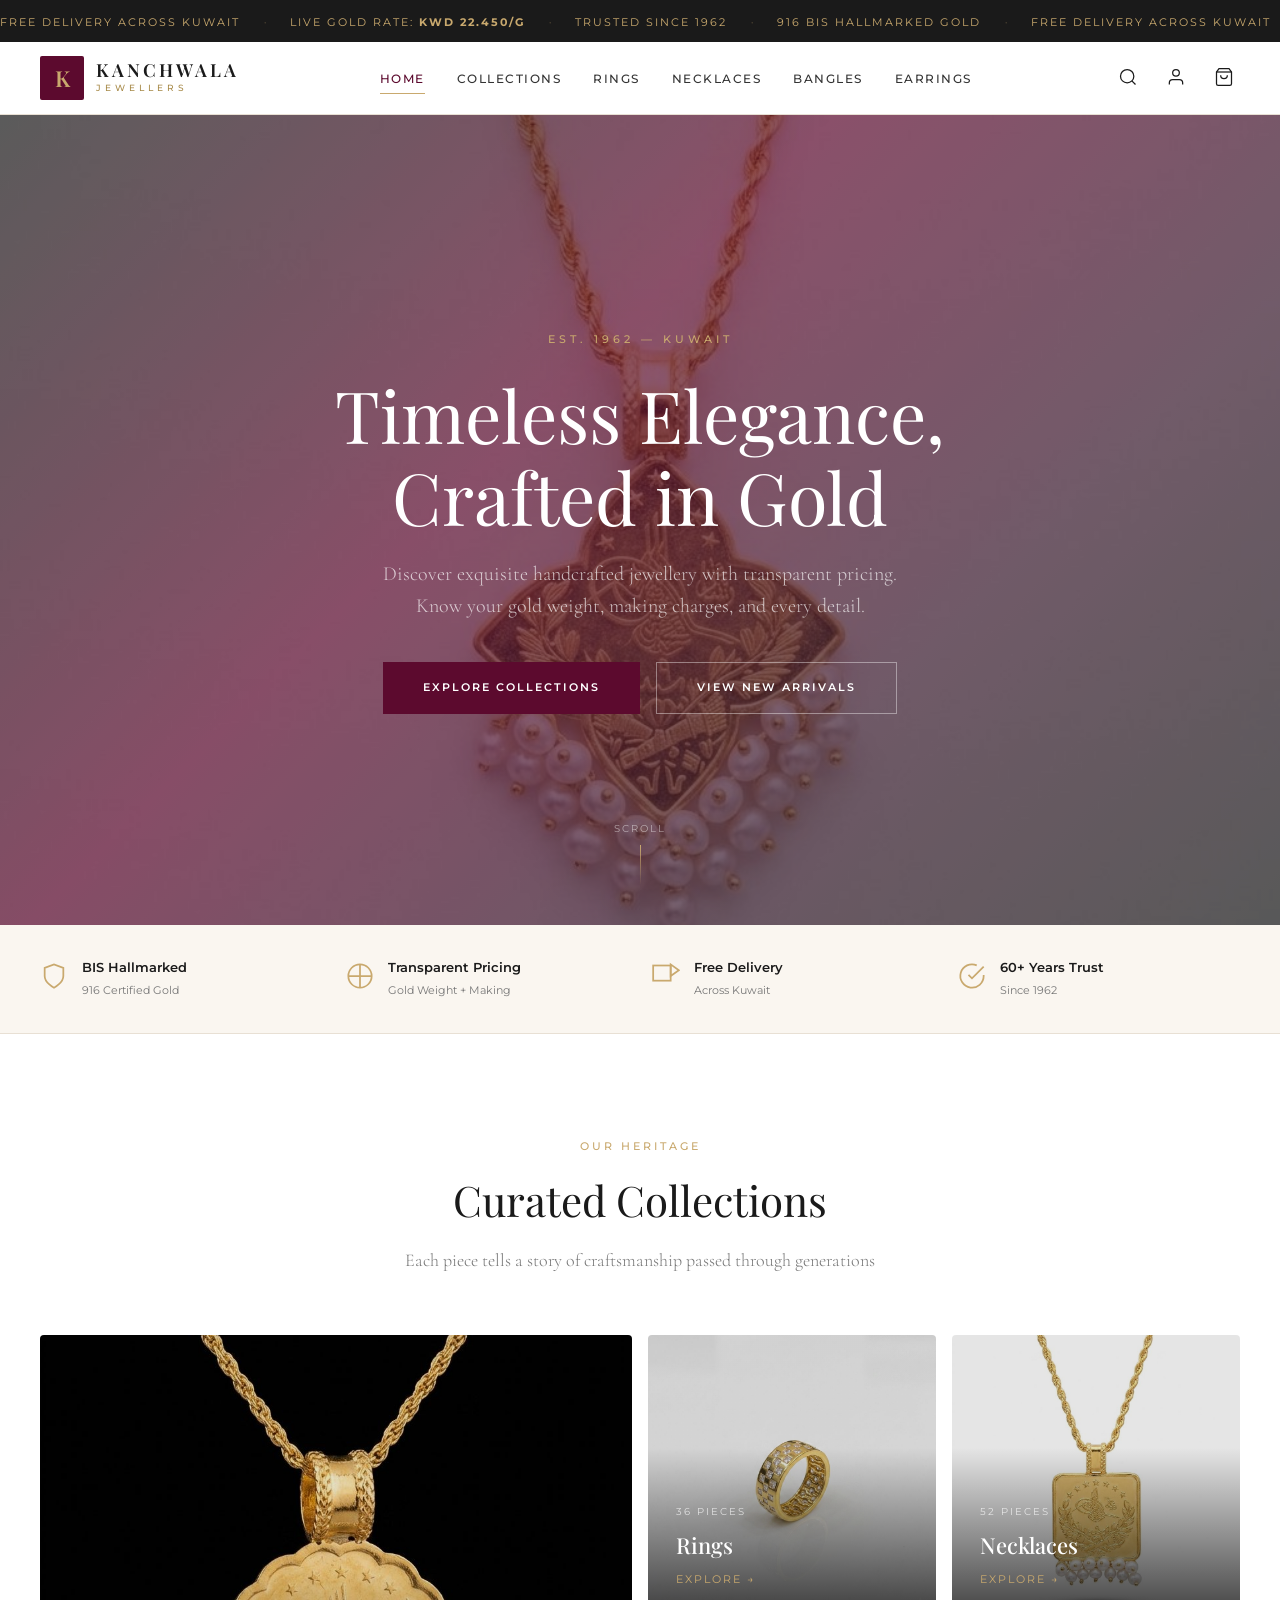
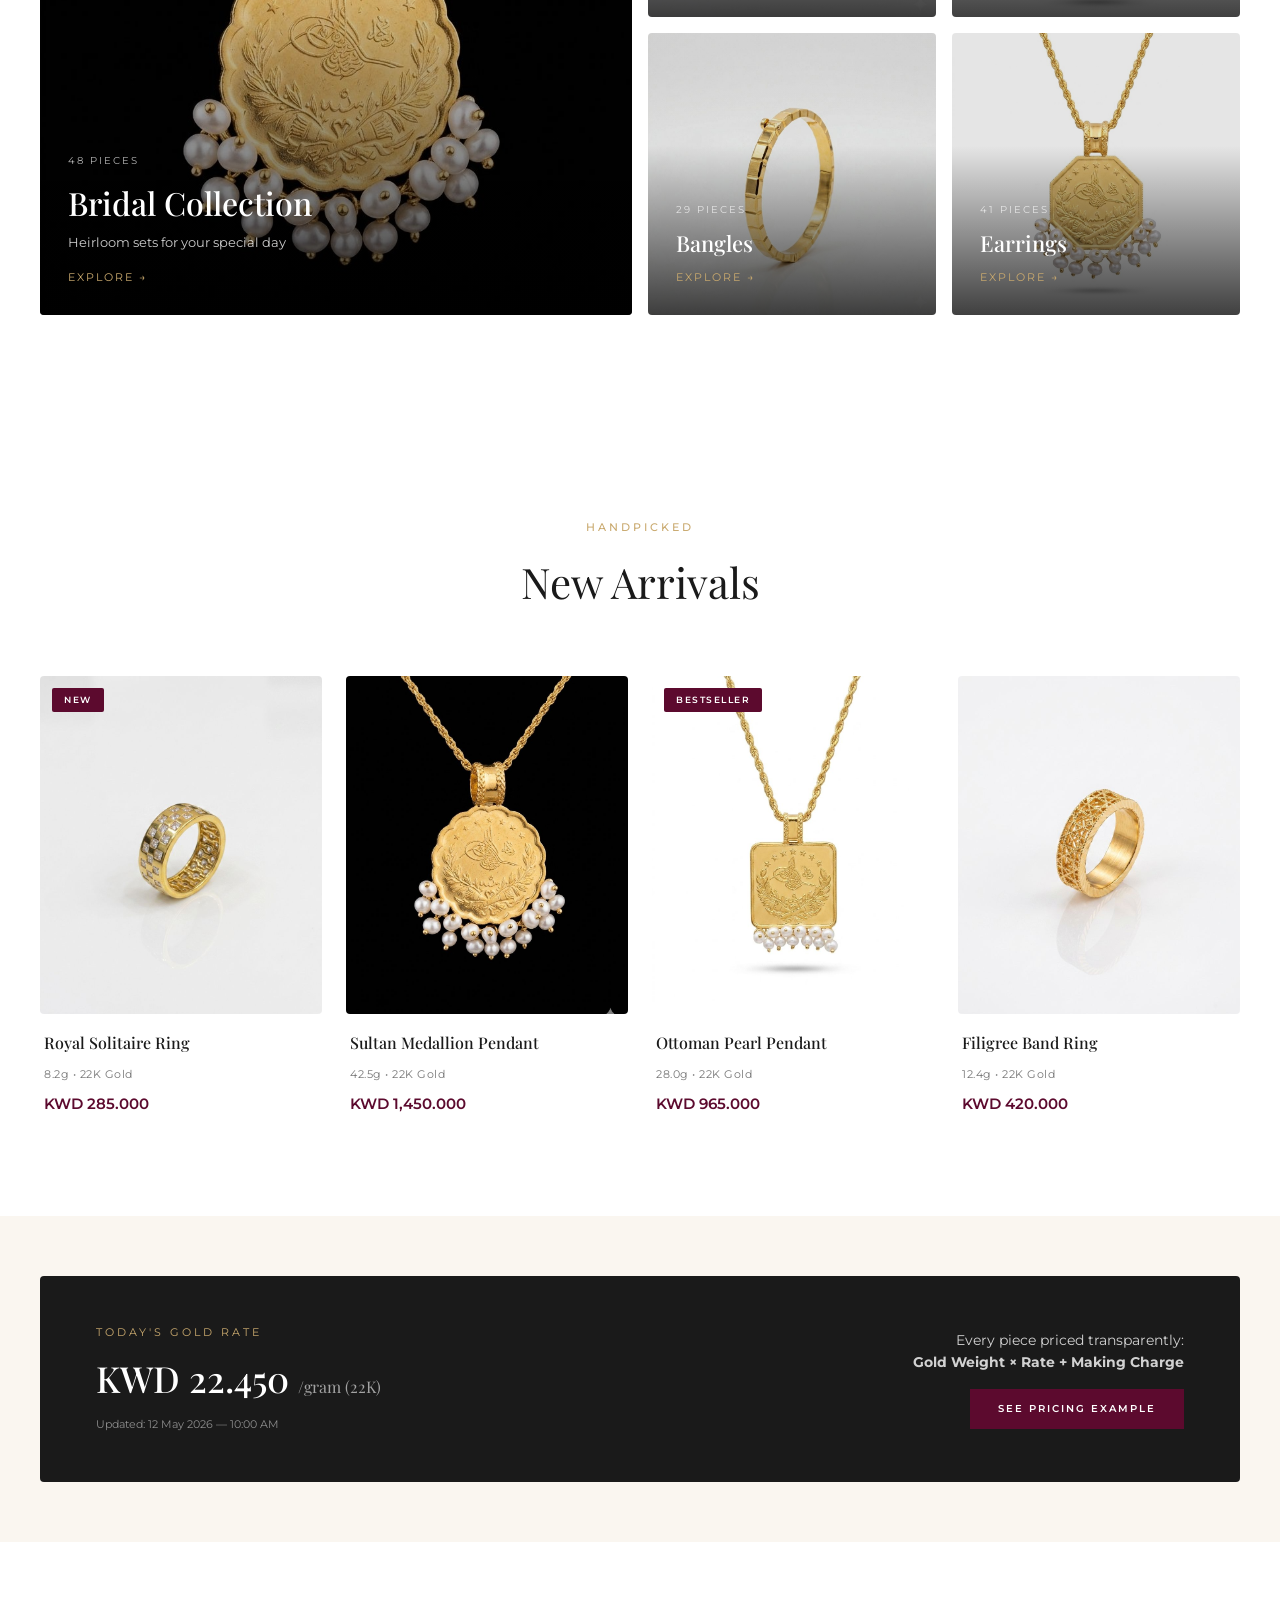
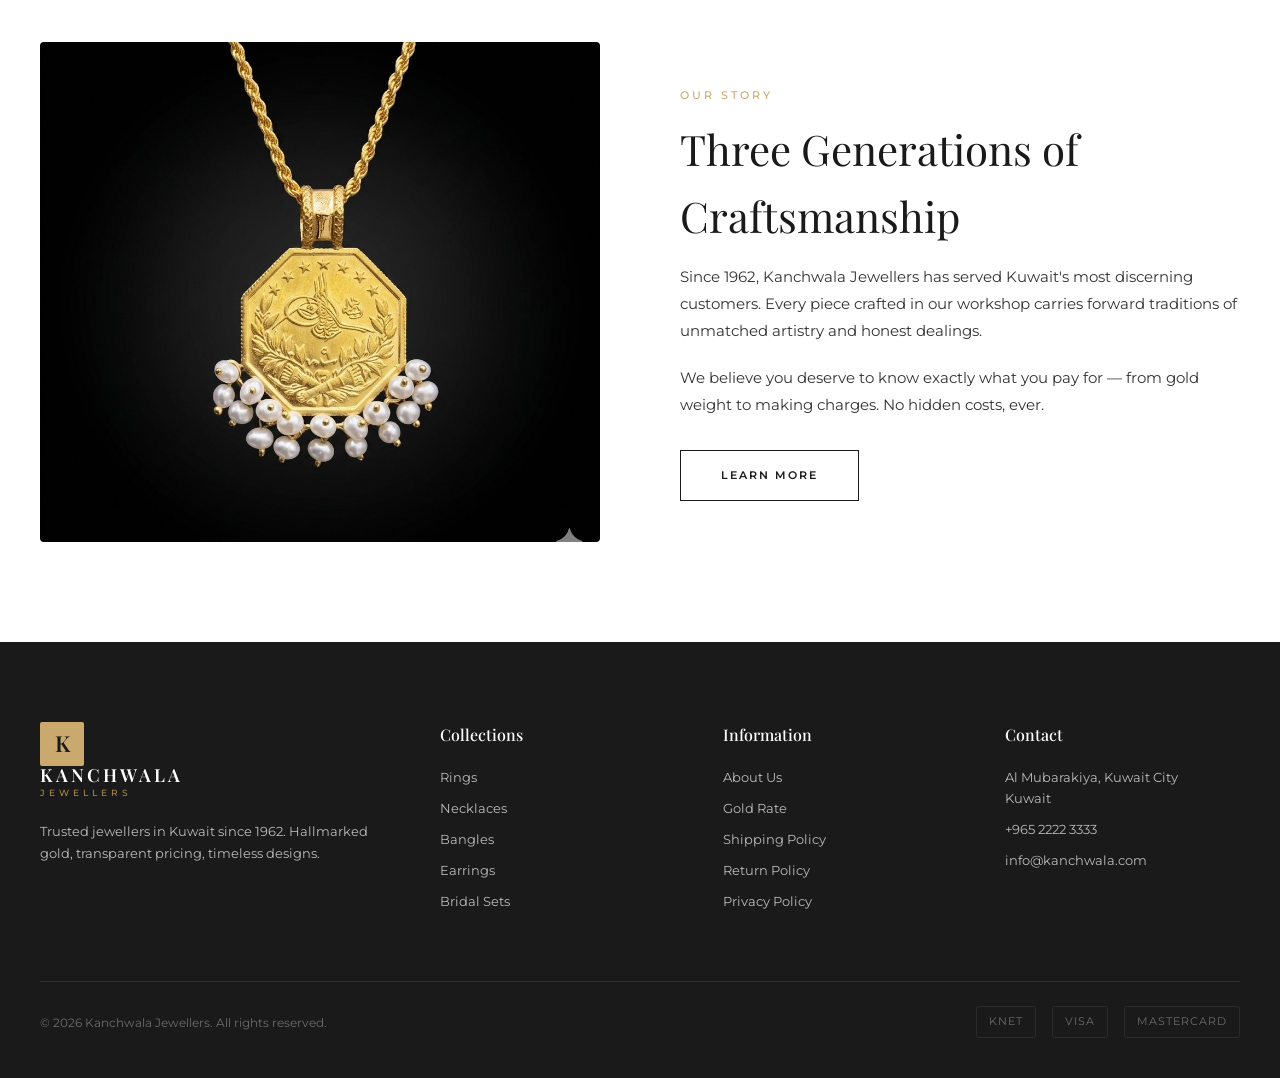
==== index.html @ 2671627a "Initial commit: Kanchwala Jewellers luxury Shopify demo 3-page luxury jewellery website (home, colle" ====
<!DOCTYPE html>
<html lang="en" dir="ltr">
<head>
  <meta charset="UTF-8">
  <meta name="viewport" content="width=device-width, initial-scale=1.0">
  <title>Kanchwala Jewellers | Luxury Gold Jewellery in Kuwait</title>
  <link rel="preconnect" href="https://fonts.googleapis.com">
  <link href="https://fonts.googleapis.com/css2?family=Playfair+Display:ital,wght@0,400;0,500;0,600;0,700;1,400&family=Cormorant+Garamond:wght@300;400;500;600&family=Montserrat:wght@300;400;500;600&display=swap" rel="stylesheet">
  <link rel="stylesheet" href="styles.css">
</head>
<body>

  <!-- Scrollable Announcement Bar -->
  <div class="announcement-bar">
    <div class="announcement-bar__track">
      <div class="announcement-bar__slide">Free Delivery Across Kuwait</div>
      <div class="announcement-bar__divider">&bull;</div>
      <div class="announcement-bar__slide">Live Gold Rate: <strong>KWD 22.450/g</strong></div>
      <div class="announcement-bar__divider">&bull;</div>
      <div class="announcement-bar__slide">Trusted Since 1962</div>
      <div class="announcement-bar__divider">&bull;</div>
      <div class="announcement-bar__slide">916 BIS Hallmarked Gold</div>
      <div class="announcement-bar__divider">&bull;</div>
      <div class="announcement-bar__slide">Free Delivery Across Kuwait</div>
      <div class="announcement-bar__divider">&bull;</div>
      <div class="announcement-bar__slide">Live Gold Rate: <strong>KWD 22.450/g</strong></div>
      <div class="announcement-bar__divider">&bull;</div>
      <div class="announcement-bar__slide">Trusted Since 1962</div>
      <div class="announcement-bar__divider">&bull;</div>
      <div class="announcement-bar__slide">916 BIS Hallmarked Gold</div>
    </div>
  </div>

  <!-- Header -->
  <header class="header">
    <div class="header__container">
      <button class="header__menu-toggle" aria-label="Menu" onclick="toggleMobileMenu()">
        <span></span><span></span><span></span>
      </button>
      <a href="index.html" class="header__logo">
        <div class="logo-mark">K</div>
        <div class="logo-text">
          <span class="logo-name">KANCHWALA</span>
          <span class="logo-tagline">JEWELLERS</span>
        </div>
      </a>
      <nav class="header__nav" id="mainNav">
        <a href="index.html" class="active">Home</a>
        <a href="collection.html">Collections</a>
        <a href="product.html">Rings</a>
        <a href="#">Necklaces</a>
        <a href="#">Bangles</a>
        <a href="#">Earrings</a>
      </nav>
      <div class="header__actions">
        <button class="header__icon" aria-label="Search">
          <svg width="20" height="20" viewBox="0 0 24 24" fill="none" stroke="currentColor" stroke-width="1.5"><circle cx="11" cy="11" r="8"/><path d="m21 21-4.35-4.35"/></svg>
        </button>
        <button class="header__icon" aria-label="Account">
          <svg width="20" height="20" viewBox="0 0 24 24" fill="none" stroke="currentColor" stroke-width="1.5"><path d="M20 21v-2a4 4 0 0 0-4-4H8a4 4 0 0 0-4 4v2"/><circle cx="12" cy="7" r="4"/></svg>
        </button>
        <button class="header__icon header__cart-btn" aria-label="Cart" onclick="openCart()">
          <svg width="20" height="20" viewBox="0 0 24 24" fill="none" stroke="currentColor" stroke-width="1.5"><path d="M6 2 3 6v14a2 2 0 0 0 2 2h14a2 2 0 0 0 2-2V6l-3-4Z"/><path d="M3 6h18"/><path d="M16 10a4 4 0 0 1-8 0"/></svg>
          <span class="cart-count" id="cartCount">0</span>
        </button>
      </div>
    </div>
  </header>

  <!-- Mobile Menu -->
  <div class="mobile-menu" id="mobileMenu">
    <div class="mobile-menu__overlay" onclick="toggleMobileMenu()"></div>
    <div class="mobile-menu__panel">
      <button class="mobile-menu__close" onclick="toggleMobileMenu()">&times;</button>
      <nav class="mobile-menu__nav">
        <a href="index.html">Home</a>
        <a href="collection.html">Collections</a>
        <a href="product.html">Rings</a>
        <a href="#">Necklaces</a>
        <a href="#">Bangles</a>
        <a href="#">Earrings</a>
      </nav>
    </div>
  </div>

  <!-- Hero Section -->
  <section class="hero">
    <div class="hero__bg">
      <div class="hero__gradient"></div>
    </div>
    <div class="hero__content">
      <span class="hero__label">Est. 1962 — Kuwait</span>
      <h1 class="hero__title">Timeless Elegance,<br>Crafted in Gold</h1>
      <p class="hero__subtitle">Discover exquisite handcrafted jewellery with transparent pricing.<br>Know your gold weight, making charges, and every detail.</p>
      <div class="hero__actions">
        <a href="collection.html" class="btn btn--primary">Explore Collections</a>
        <a href="product.html" class="btn btn--outline">View New Arrivals</a>
      </div>
    </div>
    <div class="hero__scroll-indicator">
      <span>Scroll</span>
      <div class="hero__scroll-line"></div>
    </div>
  </section>

  <!-- Trust Bar -->
  <section class="trust-bar">
    <div class="container">
      <div class="trust-bar__grid">
        <div class="trust-item">
          <div class="trust-item__icon">
            <svg width="28" height="28" viewBox="0 0 24 24" fill="none" stroke="currentColor" stroke-width="1.5"><path d="M12 22s8-4 8-10V5l-8-3-8 3v7c0 6 8 10 8 10z"/></svg>
          </div>
          <div>
            <strong>BIS Hallmarked</strong>
            <span>916 Certified Gold</span>
          </div>
        </div>
        <div class="trust-item">
          <div class="trust-item__icon">
            <svg width="28" height="28" viewBox="0 0 24 24" fill="none" stroke="currentColor" stroke-width="1.5"><path d="M12 2v20M2 12h20"/><circle cx="12" cy="12" r="10"/></svg>
          </div>
          <div>
            <strong>Transparent Pricing</strong>
            <span>Gold Weight + Making</span>
          </div>
        </div>
        <div class="trust-item">
          <div class="trust-item__icon">
            <svg width="28" height="28" viewBox="0 0 24 24" fill="none" stroke="currentColor" stroke-width="1.5"><rect x="1" y="3" width="15" height="13"/><polygon points="23 7 16 12 16 2 23 7"/></svg>
          </div>
          <div>
            <strong>Free Delivery</strong>
            <span>Across Kuwait</span>
          </div>
        </div>
        <div class="trust-item">
          <div class="trust-item__icon">
            <svg width="28" height="28" viewBox="0 0 24 24" fill="none" stroke="currentColor" stroke-width="1.5"><path d="M22 11.08V12a10 10 0 1 1-5.93-9.14"/><polyline points="22 4 12 14.01 9 11.01"/></svg>
          </div>
          <div>
            <strong>60+ Years Trust</strong>
            <span>Since 1962</span>
          </div>
        </div>
      </div>
    </div>
  </section>

  <!-- Featured Collections -->
  <section class="section featured-collections">
    <div class="container">
      <div class="section__header">
        <span class="section__label">Our Heritage</span>
        <h2 class="section__title">Curated Collections</h2>
        <p class="section__desc">Each piece tells a story of craftsmanship passed through generations</p>
      </div>
      <div class="collections-grid">
        <a href="collection.html" class="collection-card collection-card--large">
          <div class="collection-card__image collection-bg--bridal">
            <div class="collection-card__overlay"></div>
            <div class="collection-card__content">
              <span class="collection-card__count">48 Pieces</span>
              <h3>Bridal Collection</h3>
              <p>Heirloom sets for your special day</p>
              <span class="collection-card__link">Explore &rarr;</span>
            </div>
          </div>
        </a>
        <a href="collection.html" class="collection-card">
          <div class="collection-card__image collection-bg--rings">
            <div class="collection-card__overlay"></div>
            <div class="collection-card__content">
              <span class="collection-card__count">36 Pieces</span>
              <h3>Rings</h3>
              <span class="collection-card__link">Explore &rarr;</span>
            </div>
          </div>
        </a>
        <a href="collection.html" class="collection-card">
          <div class="collection-card__image collection-bg--necklaces">
            <div class="collection-card__overlay"></div>
            <div class="collection-card__content">
              <span class="collection-card__count">52 Pieces</span>
              <h3>Necklaces</h3>
              <span class="collection-card__link">Explore &rarr;</span>
            </div>
          </div>
        </a>
        <a href="collection.html" class="collection-card">
          <div class="collection-card__image collection-bg--bangles">
            <div class="collection-card__overlay"></div>
            <div class="collection-card__content">
              <span class="collection-card__count">29 Pieces</span>
              <h3>Bangles</h3>
              <span class="collection-card__link">Explore &rarr;</span>
            </div>
          </div>
        </a>
        <a href="collection.html" class="collection-card">
          <div class="collection-card__image collection-bg--earrings">
            <div class="collection-card__overlay"></div>
            <div class="collection-card__content">
              <span class="collection-card__count">41 Pieces</span>
              <h3>Earrings</h3>
              <span class="collection-card__link">Explore &rarr;</span>
            </div>
          </div>
        </a>
      </div>
    </div>
  </section>

  <!-- Featured Products -->
  <section class="section featured-products">
    <div class="container">
      <div class="section__header">
        <span class="section__label">Handpicked</span>
        <h2 class="section__title">New Arrivals</h2>
      </div>
      <div class="products-grid">
        <a href="product.html" class="product-card">
          <div class="product-card__image product-card__image--gold-1">
            <div class="product-card__badge">New</div>
          </div>
          <div class="product-card__info">
            <h3>Royal Solitaire Ring</h3>
            <div class="product-card__meta">
              <span class="product-card__weight">8.2g &bull; 22K Gold</span>
            </div>
            <div class="product-card__price">KWD 285.000</div>
          </div>
        </a>
        <a href="product.html" class="product-card">
          <div class="product-card__image product-card__image--gold-2"></div>
          <div class="product-card__info">
            <h3>Sultan Medallion Pendant</h3>
            <div class="product-card__meta">
              <span class="product-card__weight">42.5g &bull; 22K Gold</span>
            </div>
            <div class="product-card__price">KWD 1,450.000</div>
          </div>
        </a>
        <a href="product.html" class="product-card">
          <div class="product-card__image product-card__image--gold-3">
            <div class="product-card__badge">Bestseller</div>
          </div>
          <div class="product-card__info">
            <h3>Ottoman Pearl Pendant</h3>
            <div class="product-card__meta">
              <span class="product-card__weight">28.0g &bull; 22K Gold</span>
            </div>
            <div class="product-card__price">KWD 965.000</div>
          </div>
        </a>
        <a href="product.html" class="product-card">
          <div class="product-card__image product-card__image--gold-4"></div>
          <div class="product-card__info">
            <h3>Filigree Band Ring</h3>
            <div class="product-card__meta">
              <span class="product-card__weight">12.4g &bull; 22K Gold</span>
            </div>
            <div class="product-card__price">KWD 420.000</div>
          </div>
        </a>
      </div>
    </div>
  </section>

  <!-- Gold Rate Banner -->
  <section class="gold-rate-section">
    <div class="container">
      <div class="gold-rate-card">
        <div class="gold-rate-card__left">
          <span class="gold-rate-card__label">Today's Gold Rate</span>
          <div class="gold-rate-card__price">KWD 22.450 <small>/gram (22K)</small></div>
          <span class="gold-rate-card__update">Updated: 12 May 2026 — 10:00 AM</span>
        </div>
        <div class="gold-rate-card__right">
          <p>Every piece priced transparently:<br><strong>Gold Weight &times; Rate + Making Charge</strong></p>
          <a href="product.html" class="btn btn--primary btn--sm">See Pricing Example</a>
        </div>
      </div>
    </div>
  </section>

  <!-- Story Section -->
  <section class="section story-section">
    <div class="container">
      <div class="story-grid">
        <div class="story-image story-bg"></div>
        <div class="story-content">
          <span class="section__label">Our Story</span>
          <h2 class="section__title">Three Generations of Craftsmanship</h2>
          <p>Since 1962, Kanchwala Jewellers has served Kuwait's most discerning customers. Every piece crafted in our workshop carries forward traditions of unmatched artistry and honest dealings.</p>
          <p>We believe you deserve to know exactly what you pay for — from gold weight to making charges. No hidden costs, ever.</p>
          <a href="#" class="btn btn--outline">Learn More</a>
        </div>
      </div>
    </div>
  </section>

  <!-- Footer -->
  <footer class="footer">
    <div class="container">
      <div class="footer__grid">
        <div class="footer__brand">
          <div class="footer__logo">
            <div class="logo-mark">K</div>
            <div class="logo-text">
              <span class="logo-name">KANCHWALA</span>
              <span class="logo-tagline">JEWELLERS</span>
            </div>
          </div>
          <p>Trusted jewellers in Kuwait since 1962. Hallmarked gold, transparent pricing, timeless designs.</p>
        </div>
        <div class="footer__links">
          <h4>Collections</h4>
          <a href="collection.html">Rings</a>
          <a href="#">Necklaces</a>
          <a href="#">Bangles</a>
          <a href="#">Earrings</a>
          <a href="#">Bridal Sets</a>
        </div>
        <div class="footer__links">
          <h4>Information</h4>
          <a href="#">About Us</a>
          <a href="#">Gold Rate</a>
          <a href="#">Shipping Policy</a>
          <a href="#">Return Policy</a>
          <a href="#">Privacy Policy</a>
        </div>
        <div class="footer__links">
          <h4>Contact</h4>
          <p>Al Mubarakiya, Kuwait City<br>Kuwait</p>
          <p>+965 2222 3333</p>
          <p>info@kanchwala.com</p>
        </div>
      </div>
      <div class="footer__bottom">
        <p>&copy; 2026 Kanchwala Jewellers. All rights reserved.</p>
        <div class="footer__payments">
          <span>KNET</span>
          <span>Visa</span>
          <span>Mastercard</span>
        </div>
      </div>
    </div>
  </footer>

  <!-- Cart Drawer -->
  <div class="cart-drawer" id="cartDrawer">
    <div class="cart-drawer__overlay" onclick="closeCart()"></div>
    <div class="cart-drawer__panel">
      <div class="cart-drawer__header">
        <h3>Shopping Bag</h3>
        <button onclick="closeCart()" class="cart-drawer__close">&times;</button>
      </div>
      <div class="cart-drawer__items" id="cartItems"></div>
      <div class="cart-drawer__footer" id="cartFooter" style="display:none;">
        <div class="cart-drawer__totals">
          <div class="cart-drawer__total-row">
            <span>Subtotal</span>
            <span id="cartSubtotal">KWD 0.000</span>
          </div>
          <div class="cart-drawer__total-row cart-drawer__total-row--grand">
            <span>Total</span>
            <span id="cartTotal">KWD 0.000</span>
          </div>
        </div>
        <div class="civil-id-section">
          <div class="civil-id-section__header">
            <svg width="16" height="16" viewBox="0 0 24 24" fill="none" stroke="currentColor" stroke-width="2"><path d="M12 22s8-4 8-10V5l-8-3-8 3v7c0 6 8 10 8 10z"/></svg>
            <span>Civil ID Required for Checkout</span>
          </div>
          <p class="civil-id-section__note">Kuwait law requires valid Civil ID for gold purchases.</p>
          <div class="civil-id-form">
            <div class="form-group">
              <label for="civilIdName">Full Name (as on Civil ID) *</label>
              <input type="text" id="civilIdName" placeholder="Enter full name" required>
            </div>
            <div class="form-group">
              <label for="civilIdNumber">Civil ID Number *</label>
              <input type="text" id="civilIdNumber" placeholder="e.g. 281234567890" maxlength="12" required>
            </div>
            <div class="form-group">
              <label for="civilIdPhone">Phone Number *</label>
              <input type="tel" id="civilIdPhone" placeholder="+965 XXXX XXXX" required>
            </div>
            <div class="form-group">
              <label>Civil ID Image (Front &amp; Back) *</label>
              <div class="civil-id-upload" id="civilIdUpload">
                <input type="file" id="civilIdFile" accept="image/*" multiple onchange="handleCivilIdUpload(this)">
                <div class="civil-id-upload__placeholder" id="civilIdPlaceholder">
                  <svg width="28" height="28" viewBox="0 0 24 24" fill="none" stroke="currentColor" stroke-width="1.5"><rect x="3" y="3" width="18" height="18" rx="2"/><circle cx="8.5" cy="8.5" r="1.5"/><path d="m21 15-5-5L5 21"/></svg>
                  <span>Tap to upload Civil ID images</span>
                  <small>Front &amp; back required &bull; JPG, PNG</small>
                </div>
                <div class="civil-id-upload__preview" id="civilIdPreview" style="display:none;"></div>
              </div>
            </div>
            <div class="form-group form-group--checkbox">
              <label class="checkbox-label">
                <input type="checkbox" id="civilIdConsent">
                <span class="checkbox-custom"></span>
                <span class="checkbox-text">I consent to share my Civil ID details with Kanchwala Jewellers for order verification purposes as required by Kuwait law. My data will be handled per the <a href="#" style="color:var(--color-gold-dark);text-decoration:underline;">Privacy Policy</a>.</span>
              </label>
            </div>
          </div>
        </div>
        <button class="btn btn--primary btn--full" id="checkoutBtn" onclick="handleCheckout()">Proceed to Checkout</button>
        <p class="cart-drawer__secure">
          <svg width="12" height="12" viewBox="0 0 24 24" fill="none" stroke="currentColor" stroke-width="2"><rect x="3" y="11" width="18" height="11" rx="2" ry="2"/><path d="M7 11V7a5 5 0 0 1 10 0v4"/></svg>
          Secure checkout &bull; SSL encrypted
        </p>
      </div>
      <div class="cart-drawer__empty" id="cartEmpty">
        <svg width="48" height="48" viewBox="0 0 24 24" fill="none" stroke="#C9A96E" stroke-width="1"><path d="M6 2 3 6v14a2 2 0 0 0 2 2h14a2 2 0 0 0 2-2V6l-3-4Z"/><path d="M3 6h18"/><path d="M16 10a4 4 0 0 1-8 0"/></svg>
        <p>Your bag is empty</p>
        <a href="collection.html" class="btn btn--outline btn--sm">Browse Collections</a>
      </div>
    </div>
  </div>

  <script src="cart.js"></script>
</body>
</html>
---- styles.css ----
/* ========================================
   KANCHWALA JEWELLERS — Luxury Theme
   Inspired by Shopify Strass Theme
   ======================================== */

:root {
  --color-burgundy: #5C0A2E;
  --color-burgundy-light: #8B1A3A;
  --color-gold: #C9A96E;
  --color-gold-light: #D4B87C;
  --color-gold-dark: #A88B4A;
  --color-ivory: #FAF6F0;
  --color-cream: #F5EDE0;
  --color-charcoal: #1A1A1A;
  --color-dark: #111111;
  --color-text: #333333;
  --color-text-light: #777777;
  --color-border: #E8E0D4;
  --color-white: #FFFFFF;

  --font-heading: 'Playfair Display', Georgia, serif;
  --font-accent: 'Cormorant Garamond', Georgia, serif;
  --font-body: 'Montserrat', -apple-system, sans-serif;

  --header-height: 72px;
  --container-width: 1280px;
  --section-spacing: 100px;

  --ease-luxury: cubic-bezier(0.25, 0.1, 0.25, 1);
}

*, *::before, *::after {
  margin: 0;
  padding: 0;
  box-sizing: border-box;
}

html {
  scroll-behavior: smooth;
  -webkit-font-smoothing: antialiased;
}

body {
  font-family: var(--font-body);
  font-size: 14px;
  color: var(--color-text);
  background: var(--color-white);
  line-height: 1.6;
  overflow-x: hidden;
}

a {
  color: inherit;
  text-decoration: none;
}

img {
  max-width: 100%;
  display: block;
}

.container {
  max-width: var(--container-width);
  margin: 0 auto;
  padding: 0 40px;
}

/* ========================================
   SCROLLING ANNOUNCEMENT BAR
   ======================================== */
.announcement-bar {
  background: var(--color-charcoal);
  color: var(--color-gold);
  overflow: hidden;
  white-space: nowrap;
  padding: 10px 0;
}

.announcement-bar__track {
  display: inline-flex;
  align-items: center;
  gap: 24px;
  animation: marquee 30s linear infinite;
  will-change: transform;
}

.announcement-bar__slide {
  font-size: 11px;
  letter-spacing: 2px;
  text-transform: uppercase;
  font-weight: 400;
  flex-shrink: 0;
}

.announcement-bar__divider {
  font-size: 8px;
  opacity: 0.4;
  flex-shrink: 0;
}

@keyframes marquee {
  0% { transform: translateX(0); }
  100% { transform: translateX(-50%); }
}

.announcement-bar:hover .announcement-bar__track {
  animation-play-state: paused;
}

/* ========================================
   HEADER
   ======================================== */
.header {
  position: sticky;
  top: 0;
  z-index: 100;
  background: var(--color-white);
  border-bottom: 1px solid var(--color-border);
  transition: box-shadow 0.3s var(--ease-luxury);
}

.header.scrolled {
  box-shadow: 0 2px 20px rgba(0,0,0,0.06);
}

.header__container {
  max-width: var(--container-width);
  margin: 0 auto;
  padding: 0 40px;
  display: flex;
  align-items: center;
  justify-content: space-between;
  height: var(--header-height);
}

.header__menu-toggle {
  display: none;
  background: none;
  border: none;
  cursor: pointer;
  padding: 8px;
  flex-direction: column;
  gap: 5px;
}

.header__menu-toggle span {
  display: block;
  width: 20px;
  height: 1.5px;
  background: var(--color-charcoal);
  transition: 0.3s;
}

.header__logo {
  display: flex;
  align-items: center;
  gap: 12px;
}

.logo-mark {
  width: 44px;
  height: 44px;
  background: var(--color-burgundy);
  color: var(--color-gold);
  display: flex;
  align-items: center;
  justify-content: center;
  font-family: var(--font-heading);
  font-size: 22px;
  font-weight: 600;
  border-radius: 2px;
}

.logo-text {
  display: flex;
  flex-direction: column;
}

.logo-name {
  font-family: var(--font-heading);
  font-size: 18px;
  font-weight: 600;
  letter-spacing: 3px;
  color: var(--color-charcoal);
  line-height: 1.1;
}

.logo-tagline {
  font-family: var(--font-body);
  font-size: 9px;
  letter-spacing: 4px;
  color: var(--color-gold-dark);
  text-transform: uppercase;
  font-weight: 500;
}

.header__nav {
  display: flex;
  gap: 32px;
}

.header__nav a {
  font-size: 12px;
  letter-spacing: 1.5px;
  text-transform: uppercase;
  font-weight: 500;
  color: var(--color-text);
  position: relative;
  padding: 4px 0;
  transition: color 0.3s;
}

.header__nav a::after {
  content: '';
  position: absolute;
  bottom: -2px;
  left: 0;
  width: 0;
  height: 1px;
  background: var(--color-gold);
  transition: width 0.4s var(--ease-luxury);
}

.header__nav a:hover,
.header__nav a.active {
  color: var(--color-burgundy);
}

.header__nav a:hover::after,
.header__nav a.active::after {
  width: 100%;
}

.header__actions {
  display: flex;
  align-items: center;
  gap: 16px;
}

.header__icon {
  background: none;
  border: none;
  cursor: pointer;
  color: var(--color-charcoal);
  padding: 6px;
  position: relative;
  transition: color 0.3s;
}

.header__icon:hover {
  color: var(--color-burgundy);
}

.cart-count {
  position: absolute;
  top: -2px;
  right: -4px;
  background: var(--color-burgundy);
  color: var(--color-white);
  font-size: 9px;
  font-weight: 600;
  width: 18px;
  height: 18px;
  border-radius: 50%;
  display: flex;
  align-items: center;
  justify-content: center;
}

/* ========================================
   MOBILE MENU
   ======================================== */
.mobile-menu {
  position: fixed;
  top: 0;
  left: 0;
  width: 100%;
  height: 100%;
  z-index: 200;
  visibility: hidden;
}

.mobile-menu.active {
  visibility: visible;
}

.mobile-menu__overlay {
  position: absolute;
  inset: 0;
  background: rgba(0,0,0,0.5);
  opacity: 0;
  transition: opacity 0.4s;
}

.mobile-menu.active .mobile-menu__overlay {
  opacity: 1;
}

.mobile-menu__panel {
  position: absolute;
  left: 0;
  top: 0;
  width: 320px;
  height: 100%;
  background: var(--color-white);
  transform: translateX(-100%);
  transition: transform 0.4s var(--ease-luxury);
  padding: 32px;
}

.mobile-menu.active .mobile-menu__panel {
  transform: translateX(0);
}

.mobile-menu__close {
  position: absolute;
  top: 20px;
  right: 20px;
  background: none;
  border: none;
  font-size: 28px;
  cursor: pointer;
  color: var(--color-text);
}

.mobile-menu__nav {
  display: flex;
  flex-direction: column;
  gap: 24px;
  margin-top: 60px;
}

.mobile-menu__nav a {
  font-family: var(--font-heading);
  font-size: 22px;
  color: var(--color-charcoal);
  transition: color 0.3s;
}

.mobile-menu__nav a:hover {
  color: var(--color-burgundy);
}

/* ========================================
   BUTTONS
   ======================================== */
.btn {
  display: inline-flex;
  align-items: center;
  justify-content: center;
  padding: 16px 40px;
  font-family: var(--font-body);
  font-size: 11px;
  font-weight: 600;
  letter-spacing: 2px;
  text-transform: uppercase;
  border: none;
  cursor: pointer;
  transition: all 0.4s var(--ease-luxury);
  text-decoration: none;
}

.btn--primary {
  background: var(--color-burgundy);
  color: var(--color-white);
}

.btn--primary:hover {
  background: var(--color-charcoal);
}

.btn--outline {
  background: transparent;
  color: var(--color-charcoal);
  border: 1px solid var(--color-charcoal);
}

.btn--outline:hover {
  background: var(--color-charcoal);
  color: var(--color-white);
}

.btn--sm {
  padding: 12px 28px;
  font-size: 10px;
}

.btn--full {
  width: 100%;
}

/* ========================================
   HERO SECTION
   ======================================== */
.hero {
  position: relative;
  height: 90vh;
  min-height: 600px;
  display: flex;
  align-items: center;
  justify-content: center;
  overflow: hidden;
}

.hero__bg {
  position: absolute;
  inset: 0;
  background: linear-gradient(135deg, #1A1A1A 0%, #5C0A2E 40%, #3A1A2E 70%, #1A1A1A 100%);
}

.hero__gradient {
  position: absolute;
  inset: 0;
  background: url('images/pendant-4-white.jpeg') center/cover;
  opacity: 0.3;
}

.hero__content {
  position: relative;
  z-index: 2;
  text-align: center;
  padding: 0 20px;
}

.hero__label {
  display: inline-block;
  font-size: 11px;
  letter-spacing: 4px;
  text-transform: uppercase;
  color: var(--color-gold);
  margin-bottom: 24px;
  font-weight: 500;
}

.hero__title {
  font-family: var(--font-heading);
  font-size: clamp(40px, 6vw, 72px);
  font-weight: 400;
  color: var(--color-white);
  line-height: 1.15;
  margin-bottom: 20px;
}

.hero__subtitle {
  font-family: var(--font-accent);
  font-size: clamp(16px, 2vw, 20px);
  color: rgba(255,255,255,0.7);
  font-weight: 300;
  max-width: 560px;
  margin: 0 auto 40px;
  line-height: 1.6;
}

.hero__actions {
  display: flex;
  gap: 16px;
  justify-content: center;
  flex-wrap: wrap;
}

.hero__actions .btn--outline {
  color: var(--color-white);
  border-color: rgba(255,255,255,0.4);
}

.hero__actions .btn--outline:hover {
  background: var(--color-white);
  color: var(--color-charcoal);
  border-color: var(--color-white);
}

.hero__scroll-indicator {
  position: absolute;
  bottom: 40px;
  left: 50%;
  transform: translateX(-50%);
  display: flex;
  flex-direction: column;
  align-items: center;
  gap: 8px;
  z-index: 2;
}

.hero__scroll-indicator span {
  font-size: 10px;
  letter-spacing: 2px;
  text-transform: uppercase;
  color: rgba(255,255,255,0.5);
}

.hero__scroll-line {
  width: 1px;
  height: 40px;
  background: linear-gradient(to bottom, var(--color-gold), transparent);
  animation: scrollPulse 2s ease-in-out infinite;
}

@keyframes scrollPulse {
  0%, 100% { opacity: 0.3; }
  50% { opacity: 1; }
}

/* ========================================
   TRUST BAR
   ======================================== */
.trust-bar {
  background: var(--color-ivory);
  padding: 32px 0;
  border-bottom: 1px solid var(--color-border);
}

.trust-bar__grid {
  display: grid;
  grid-template-columns: repeat(4, 1fr);
  gap: 24px;
}

.trust-item {
  display: flex;
  align-items: center;
  gap: 14px;
}

.trust-item__icon {
  color: var(--color-gold);
  flex-shrink: 0;
}

.trust-item strong {
  display: block;
  font-size: 13px;
  font-weight: 600;
  color: var(--color-charcoal);
}

.trust-item span {
  font-size: 11px;
  color: var(--color-text-light);
}

/* ========================================
   SECTIONS
   ======================================== */
.section {
  padding: var(--section-spacing) 0;
}

.section__header {
  text-align: center;
  margin-bottom: 60px;
}

.section__label {
  display: inline-block;
  font-size: 11px;
  letter-spacing: 3px;
  text-transform: uppercase;
  color: var(--color-gold);
  font-weight: 500;
  margin-bottom: 12px;
}

.section__title {
  font-family: var(--font-heading);
  font-size: clamp(28px, 4vw, 42px);
  font-weight: 400;
  color: var(--color-charcoal);
  margin-bottom: 12px;
}

.section__desc {
  font-family: var(--font-accent);
  font-size: 18px;
  color: var(--color-text-light);
  font-weight: 300;
}

/* ========================================
   COLLECTIONS GRID
   ======================================== */
.collections-grid {
  display: grid;
  grid-template-columns: repeat(4, 1fr);
  grid-template-rows: auto auto;
  gap: 16px;
}

.collection-card {
  position: relative;
  overflow: hidden;
  border-radius: 4px;
}

.collection-card--large {
  grid-column: 1 / 3;
  grid-row: 1 / 3;
}

.collection-card__image {
  position: relative;
  width: 100%;
  height: 100%;
  min-height: 280px;
  overflow: hidden;
}

.collection-card--large .collection-card__image {
  min-height: 580px;
}

/* Collection Background Gradients */
.collection-bg--bridal {
  background: url('images/pendant-1-black.jpeg') center/cover !important;
}
.collection-bg--rings {
  background: url('images/ring-1.jpeg') center/cover !important;
}
.collection-bg--necklaces {
  background: url('images/pendant-3-white.jpeg') center/cover !important;
}
.collection-bg--bangles {
  background: url('images/bangle-1.jpeg') center/cover !important;
}
.collection-bg--earrings {
  background: url('images/pendant-6-white.jpeg') center/cover !important;
}

.collection-card__overlay {
  position: absolute;
  inset: 0;
  background: linear-gradient(to top, rgba(0,0,0,0.75) 0%, rgba(0,0,0,0.1) 60%);
  z-index: 1;
}

.collection-card__content {
  position: absolute;
  bottom: 0;
  left: 0;
  right: 0;
  padding: 28px;
  color: var(--color-white);
  z-index: 2;
}

.collection-card__count {
  font-size: 10px;
  letter-spacing: 2px;
  text-transform: uppercase;
  opacity: 0.7;
  margin-bottom: 8px;
  display: block;
}

.collection-card__content h3 {
  font-family: var(--font-heading);
  font-size: 22px;
  font-weight: 500;
  margin-bottom: 4px;
}

.collection-card--large .collection-card__content h3 {
  font-size: 32px;
}

.collection-card__content p {
  font-size: 13px;
  opacity: 0.8;
  margin-bottom: 12px;
}

.collection-card__link {
  font-size: 11px;
  letter-spacing: 2px;
  text-transform: uppercase;
  color: var(--color-gold);
  transition: letter-spacing 0.3s;
}

.collection-card:hover .collection-card__link {
  letter-spacing: 4px;
}

/* ========================================
   PRODUCT CARD PLACEHOLDER IMAGES
   ======================================== */
.product-card__image--gold-1 {
  background: url('images/ring-1.jpeg') center/cover !important;
}
.product-card__image--gold-2 {
  background: url('images/pendant-1-black.jpeg') center/cover !important;
}
.product-card__image--gold-3 {
  background: url('images/pendant-3-white.jpeg') center/cover !important;
}
.product-card__image--gold-4 {
  background: url('images/ring-2.jpeg') center/cover !important;
}
.product-card__image--gold-5 {
  background: url('images/pendant-5-black.jpeg') center/cover !important;
}
.product-card__image--gold-6 {
  background: url('images/pendant-6-white.jpeg') center/cover !important;
}
.product-card__image--gold-7 {
  background: url('images/ring-3.jpeg') center/cover !important;
}
.product-card__image--gold-8 {
  background: url('images/pendant-2-black.jpeg') center/cover !important;
}

/* ========================================
   PRODUCTS GRID
   ======================================== */
.products-grid {
  display: grid;
  grid-template-columns: repeat(4, 1fr);
  gap: 24px;
}

.product-card {
  display: block;
  transition: transform 0.4s var(--ease-luxury);
}

.product-card:hover {
  transform: translateY(-4px);
}

.product-card__image {
  position: relative;
  padding-bottom: 120%;
  border-radius: 4px;
  overflow: hidden;
  margin-bottom: 16px;
}

.product-card__badge {
  position: absolute;
  top: 12px;
  left: 12px;
  background: var(--color-burgundy);
  color: var(--color-white);
  font-size: 9px;
  letter-spacing: 1.5px;
  text-transform: uppercase;
  padding: 5px 12px;
  border-radius: 2px;
  font-weight: 600;
  z-index: 2;
}

.product-card__info {
  padding: 0 4px;
}

.product-card__info h3 {
  font-family: var(--font-heading);
  font-size: 16px;
  font-weight: 500;
  color: var(--color-charcoal);
  margin-bottom: 6px;
}

.product-card__meta {
  margin-bottom: 8px;
}

.product-card__weight {
  font-size: 11px;
  color: var(--color-text-light);
  letter-spacing: 0.5px;
}

.product-card__price {
  font-size: 15px;
  font-weight: 600;
  color: var(--color-burgundy);
}

/* ========================================
   GOLD RATE SECTION
   ======================================== */
.gold-rate-section {
  padding: 60px 0;
  background: var(--color-ivory);
}

.gold-rate-card {
  display: flex;
  align-items: center;
  justify-content: space-between;
  background: var(--color-charcoal);
  padding: 48px 56px;
  border-radius: 4px;
  color: var(--color-white);
}

.gold-rate-card__label {
  font-size: 11px;
  letter-spacing: 3px;
  text-transform: uppercase;
  color: var(--color-gold);
  display: block;
  margin-bottom: 8px;
}

.gold-rate-card__price {
  font-family: var(--font-heading);
  font-size: 36px;
  font-weight: 500;
  margin-bottom: 4px;
}

.gold-rate-card__price small {
  font-size: 16px;
  opacity: 0.6;
  font-weight: 300;
}

.gold-rate-card__update {
  font-size: 11px;
  opacity: 0.5;
}

.gold-rate-card__right {
  text-align: right;
}

.gold-rate-card__right p {
  font-size: 14px;
  opacity: 0.8;
  margin-bottom: 16px;
  line-height: 1.6;
}

/* ========================================
   STORY SECTION
   ======================================== */
.story-grid {
  display: grid;
  grid-template-columns: 1fr 1fr;
  gap: 80px;
  align-items: center;
}

.story-image {
  height: 500px;
  border-radius: 4px;
  overflow: hidden;
}

.story-bg {
  background: url('images/pendant-7-black.jpeg') center/cover;
}

.story-content p {
  font-size: 15px;
  line-height: 1.8;
  color: var(--color-text);
  margin-bottom: 20px;
}

.story-content .btn {
  margin-top: 12px;
}

/* ========================================
   FOOTER
   ======================================== */
.footer {
  background: var(--color-charcoal);
  color: rgba(255,255,255,0.7);
  padding: 80px 0 40px;
}

.footer__grid {
  display: grid;
  grid-template-columns: 1.5fr 1fr 1fr 1fr;
  gap: 48px;
  margin-bottom: 60px;
}

.footer__logo {
  margin-bottom: 20px;
}

.footer__logo .logo-mark {
  background: var(--color-gold);
  color: var(--color-charcoal);
}

.footer__logo .logo-name {
  color: var(--color-white);
}

.footer__brand p {
  font-size: 13px;
  line-height: 1.7;
}

.footer__links h4 {
  color: var(--color-white);
  font-family: var(--font-heading);
  font-size: 16px;
  font-weight: 500;
  margin-bottom: 20px;
}

.footer__links a,
.footer__links p {
  display: block;
  font-size: 13px;
  margin-bottom: 10px;
  transition: color 0.3s;
  line-height: 1.6;
}

.footer__links a:hover {
  color: var(--color-gold);
}

.footer__bottom {
  border-top: 1px solid rgba(255,255,255,0.1);
  padding-top: 24px;
  display: flex;
  justify-content: space-between;
  align-items: center;
}

.footer__bottom p {
  font-size: 12px;
  opacity: 0.5;
}

.footer__payments {
  display: flex;
  gap: 16px;
}

.footer__payments span {
  font-size: 11px;
  letter-spacing: 1px;
  text-transform: uppercase;
  opacity: 0.5;
  padding: 6px 12px;
  border: 1px solid rgba(255,255,255,0.15);
  border-radius: 3px;
}

/* ========================================
   CART DRAWER
   ======================================== */
.cart-drawer {
  position: fixed;
  top: 0;
  right: 0;
  width: 100%;
  height: 100%;
  z-index: 300;
  visibility: hidden;
  pointer-events: none;
}

.cart-drawer.active {
  visibility: visible;
  pointer-events: auto;
}

.cart-drawer__overlay {
  position: absolute;
  inset: 0;
  background: rgba(0,0,0,0.5);
  opacity: 0;
  transition: opacity 0.4s;
}

.cart-drawer.active .cart-drawer__overlay {
  opacity: 1;
}

.cart-drawer__panel {
  position: absolute;
  top: 0;
  right: 0;
  width: 440px;
  max-width: 92vw;
  height: 100%;
  background: var(--color-white);
  transform: translateX(100%);
  transition: transform 0.4s var(--ease-luxury);
  display: flex;
  flex-direction: column;
}

.cart-drawer.active .cart-drawer__panel {
  transform: translateX(0);
}

.cart-drawer__header {
  display: flex;
  align-items: center;
  justify-content: space-between;
  padding: 24px 28px;
  border-bottom: 1px solid var(--color-border);
  flex-shrink: 0;
}

.cart-drawer__header h3 {
  font-family: var(--font-heading);
  font-size: 20px;
  font-weight: 500;
}

.cart-drawer__close {
  background: none;
  border: none;
  font-size: 28px;
  cursor: pointer;
  color: var(--color-text);
  padding: 4px;
  line-height: 1;
}

.cart-drawer__items {
  flex: 1;
  overflow-y: auto;
  padding: 20px 28px;
}

.cart-drawer__empty {
  flex: 1;
  display: flex;
  flex-direction: column;
  align-items: center;
  justify-content: center;
  gap: 16px;
  padding: 40px;
  text-align: center;
}

.cart-drawer__empty p {
  font-family: var(--font-accent);
  font-size: 18px;
  color: var(--color-text-light);
}

/* Cart Item */
.cart-item {
  display: flex;
  gap: 16px;
  padding: 20px 0;
  border-bottom: 1px solid var(--color-border);
}

.cart-item__image {
  width: 80px;
  height: 100px;
  border-radius: 3px;
  flex-shrink: 0;
  display: flex;
  align-items: center;
  justify-content: center;
}

.cart-item__details {
  flex: 1;
}

.cart-item__name {
  font-family: var(--font-heading);
  font-size: 15px;
  font-weight: 500;
  margin-bottom: 4px;
}

.cart-item__meta {
  font-size: 11px;
  color: var(--color-text-light);
  margin-bottom: 8px;
}

.cart-item__pricing {
  font-size: 11px;
  color: var(--color-text-light);
  line-height: 1.8;
}

.cart-item__pricing strong {
  color: var(--color-burgundy);
  font-size: 14px;
}

.cart-item__remove {
  background: none;
  border: none;
  font-size: 11px;
  color: var(--color-text-light);
  cursor: pointer;
  text-decoration: underline;
  margin-top: 8px;
  padding: 0;
  font-family: var(--font-body);
}

.cart-item__remove:hover {
  color: var(--color-burgundy);
}

/* Cart Footer */
.cart-drawer__footer {
  padding: 24px 28px;
  border-top: 1px solid var(--color-border);
  background: var(--color-ivory);
  overflow-y: auto;
  max-height: 75vh;
}

.cart-drawer__totals {
  margin-bottom: 24px;
}

.cart-drawer__total-row {
  display: flex;
  justify-content: space-between;
  font-size: 13px;
  margin-bottom: 8px;
}

.cart-drawer__total-row--grand {
  font-size: 16px;
  font-weight: 600;
  color: var(--color-charcoal);
  padding-top: 12px;
  border-top: 1px solid var(--color-border);
  margin-top: 8px;
}

/* Civil ID Section */
.civil-id-section {
  background: var(--color-white);
  border: 1px solid var(--color-border);
  border-radius: 4px;
  padding: 20px;
  margin-bottom: 20px;
}

.civil-id-section__header {
  display: flex;
  align-items: center;
  gap: 8px;
  font-size: 12px;
  font-weight: 600;
  letter-spacing: 0.5px;
  text-transform: uppercase;
  color: var(--color-burgundy);
  margin-bottom: 8px;
}

.civil-id-section__note {
  font-size: 11px;
  color: var(--color-text-light);
  margin-bottom: 16px;
  line-height: 1.5;
}

.civil-id-form {
  display: flex;
  flex-direction: column;
  gap: 12px;
}

.form-group label {
  display: block;
  font-size: 11px;
  font-weight: 600;
  letter-spacing: 0.5px;
  color: var(--color-text);
  margin-bottom: 6px;
  text-transform: uppercase;
}

.form-group input[type="text"],
.form-group input[type="tel"] {
  width: 100%;
  padding: 12px 14px;
  border: 1px solid var(--color-border);
  border-radius: 3px;
  font-family: var(--font-body);
  font-size: 13px;
  color: var(--color-charcoal);
  transition: border-color 0.3s;
  background: var(--color-white);
}

.form-group input:focus {
  outline: none;
  border-color: var(--color-gold);
}

.form-group input.error {
  border-color: #c0392b;
}

/* Civil ID Image Upload */
.civil-id-upload {
  position: relative;
  border: 2px dashed var(--color-border);
  border-radius: 4px;
  cursor: pointer;
  transition: border-color 0.3s;
  overflow: hidden;
}

.civil-id-upload:hover {
  border-color: var(--color-gold);
}

.civil-id-upload.error {
  border-color: #c0392b;
}

.civil-id-upload input[type="file"] {
  position: absolute;
  inset: 0;
  opacity: 0;
  cursor: pointer;
  z-index: 2;
  width: 100%;
  height: 100%;
}

.civil-id-upload__placeholder {
  display: flex;
  flex-direction: column;
  align-items: center;
  justify-content: center;
  padding: 24px 16px;
  gap: 8px;
  color: var(--color-text-light);
}

.civil-id-upload__placeholder span {
  font-size: 12px;
  font-weight: 500;
  text-transform: none;
}

.civil-id-upload__placeholder small {
  font-size: 10px;
  opacity: 0.6;
}

.civil-id-upload__preview {
  display: flex;
  gap: 8px;
  padding: 12px;
  flex-wrap: wrap;
}

.civil-id-upload__preview img {
  width: 80px;
  height: 56px;
  object-fit: cover;
  border-radius: 3px;
  border: 1px solid var(--color-border);
}

.civil-id-upload__preview .upload-change {
  display: flex;
  align-items: center;
  font-size: 10px;
  color: var(--color-gold-dark);
  text-decoration: underline;
  cursor: pointer;
}

/* Consent Checkbox */
.form-group--checkbox {
  margin-top: 4px;
}

.form-group--checkbox label.checkbox-label {
  text-transform: none;
  font-weight: 400;
}

.checkbox-label {
  display: flex;
  align-items: flex-start;
  gap: 10px;
  cursor: pointer;
  font-size: 11px;
  line-height: 1.5;
  color: var(--color-text);
}

.checkbox-label input[type="checkbox"] {
  display: none;
}

.checkbox-custom {
  width: 18px;
  height: 18px;
  min-width: 18px;
  border: 1.5px solid var(--color-border);
  border-radius: 3px;
  display: flex;
  align-items: center;
  justify-content: center;
  transition: all 0.2s;
  margin-top: 1px;
}

.checkbox-label input:checked + .checkbox-custom {
  background: var(--color-burgundy);
  border-color: var(--color-burgundy);
}

.checkbox-label input:checked + .checkbox-custom::after {
  content: '';
  width: 5px;
  height: 9px;
  border: solid white;
  border-width: 0 2px 2px 0;
  transform: rotate(45deg);
  margin-bottom: 2px;
}

.checkbox-custom.error {
  border-color: #c0392b;
}

.checkbox-text {
  flex: 1;
}

.cart-drawer__secure {
  text-align: center;
  font-size: 11px;
  color: var(--color-text-light);
  margin-top: 12px;
  display: flex;
  align-items: center;
  justify-content: center;
  gap: 6px;
}

/* ========================================
   COLLECTION PAGE
   ======================================== */
.page-header {
  background: var(--color-charcoal);
  padding: 60px 0 50px;
  text-align: center;
  position: relative;
  overflow: hidden;
}

.page-header__bg {
  position: absolute;
  inset: 0;
}

.page-header__bg {
  opacity: 0.35;
}

.page-header .container {
  position: relative;
  z-index: 2;
}

.page-header .breadcrumb {
  font-size: 11px;
  letter-spacing: 1px;
  text-transform: uppercase;
  color: rgba(255,255,255,0.4);
  margin-bottom: 16px;
}

.page-header .breadcrumb a {
  color: var(--color-gold);
  transition: opacity 0.3s;
}

.page-header h1 {
  font-family: var(--font-heading);
  font-size: clamp(32px, 4vw, 48px);
  font-weight: 400;
  color: var(--color-white);
  margin-bottom: 8px;
}

.page-header p {
  font-family: var(--font-accent);
  font-size: 18px;
  color: rgba(255,255,255,0.5);
  font-weight: 300;
}

.collection-toolbar {
  display: flex;
  justify-content: space-between;
  align-items: center;
  padding: 24px 0;
  border-bottom: 1px solid var(--color-border);
  margin-bottom: 40px;
}

.collection-toolbar__count {
  font-size: 12px;
  color: var(--color-text-light);
}

.collection-toolbar__sort {
  display: flex;
  align-items: center;
  gap: 8px;
  font-size: 12px;
  color: var(--color-text-light);
}

.collection-toolbar__sort select {
  padding: 8px 12px;
  border: 1px solid var(--color-border);
  border-radius: 3px;
  font-family: var(--font-body);
  font-size: 12px;
  color: var(--color-text);
  background: var(--color-white);
  cursor: pointer;
}

/* ========================================
   PRODUCT PAGE
   ======================================== */
.product-page {
  padding: 40px 0 80px;
}

.product-layout {
  display: grid;
  grid-template-columns: 1fr 1fr;
  gap: 60px;
  align-items: start;
}

.product-gallery {
  position: sticky;
  top: calc(var(--header-height) + 40px);
}

.product-gallery__main {
  width: 100%;
  padding-bottom: 120%;
  border-radius: 4px;
  position: relative;
  margin-bottom: 12px;
  overflow: hidden;
  transition: background 0.5s var(--ease-luxury);
}

.product-gallery__main--hero {
  background: url('images/ring-1.jpeg') center/cover;
}

.product-gallery__jewel-icon {
  position: absolute;
  inset: 0;
  display: flex;
  align-items: center;
  justify-content: center;
  opacity: 0.5;
}

.product-gallery__thumbs {
  display: flex;
  gap: 8px;
}

.product-gallery__thumb {
  width: 80px;
  height: 80px;
  border-radius: 3px;
  border: 2px solid transparent;
  cursor: pointer;
  transition: border-color 0.3s;
  overflow: hidden;
}

.product-gallery__thumb img {
  width: 100%;
  height: 100%;
  object-fit: cover;
}

.product-gallery__thumb.active,
.product-gallery__thumb:hover {
  border-color: var(--color-gold);
}

.product-info {
  padding-top: 10px;
}

.product-info__brand {
  font-size: 11px;
  letter-spacing: 2px;
  text-transform: uppercase;
  color: var(--color-gold);
  font-weight: 500;
  margin-bottom: 8px;
}

.product-info__title {
  font-family: var(--font-heading);
  font-size: 32px;
  font-weight: 500;
  color: var(--color-charcoal);
  margin-bottom: 8px;
  line-height: 1.2;
}

.product-info__sku {
  font-size: 11px;
  color: var(--color-text-light);
  margin-bottom: 16px;
}

.product-info__price-main {
  font-family: var(--font-heading);
  font-size: 32px;
  color: var(--color-burgundy);
  font-weight: 600;
  margin-bottom: 20px;
}

/* Collapsible Pricing Breakdown */
.pricing-breakdown {
  background: var(--color-ivory);
  border: 1px solid var(--color-border);
  border-radius: 4px;
  margin-bottom: 28px;
  overflow: hidden;
}

.pricing-breakdown__toggle {
  display: flex;
  align-items: center;
  justify-content: space-between;
  width: 100%;
  padding: 18px 24px;
  background: none;
  border: none;
  cursor: pointer;
  font-family: var(--font-body);
  transition: background 0.2s;
}

.pricing-breakdown__toggle:hover {
  background: rgba(201,169,110,0.08);
}

.pricing-breakdown__toggle-left {
  display: flex;
  align-items: center;
  gap: 8px;
  font-size: 11px;
  letter-spacing: 1.5px;
  text-transform: uppercase;
  color: var(--color-gold-dark);
  font-weight: 600;
}

.pricing-breakdown__toggle-arrow {
  width: 20px;
  height: 20px;
  display: flex;
  align-items: center;
  justify-content: center;
  color: var(--color-gold-dark);
  transition: transform 0.3s var(--ease-luxury);
}

.pricing-breakdown.open .pricing-breakdown__toggle-arrow {
  transform: rotate(180deg);
}

.pricing-breakdown__body {
  max-height: 0;
  overflow: hidden;
  transition: max-height 0.4s var(--ease-luxury);
}

.pricing-breakdown.open .pricing-breakdown__body {
  max-height: 500px;
}

.pricing-breakdown__inner {
  padding: 0 24px 24px;
}

.pricing-breakdown__row {
  display: flex;
  justify-content: space-between;
  align-items: center;
  padding: 10px 0;
  font-size: 13px;
}

.pricing-breakdown__row:not(:last-child) {
  border-bottom: 1px solid var(--color-border);
}

.pricing-breakdown__label {
  color: var(--color-text);
}

.pricing-breakdown__label small {
  display: block;
  font-size: 11px;
  color: var(--color-text-light);
  font-weight: 400;
  margin-top: 2px;
}

.pricing-breakdown__value {
  font-weight: 600;
  color: var(--color-charcoal);
  text-align: right;
}

.pricing-breakdown__total {
  display: flex;
  justify-content: space-between;
  align-items: center;
  padding-top: 16px;
  margin-top: 8px;
  border-top: 2px solid var(--color-gold);
}

.pricing-breakdown__total-label {
  font-family: var(--font-heading);
  font-size: 14px;
  color: var(--color-charcoal);
}

.pricing-breakdown__total-value {
  font-family: var(--font-heading);
  font-size: 22px;
  color: var(--color-burgundy);
  font-weight: 600;
}

.pricing-breakdown__rate-note {
  font-size: 10px;
  color: var(--color-text-light);
  margin-top: 12px;
  text-align: center;
  font-style: italic;
}

/* Product Options */
.product-options {
  margin-bottom: 24px;
}

.product-option {
  margin-bottom: 20px;
}

.product-option__label {
  font-size: 11px;
  font-weight: 600;
  letter-spacing: 1px;
  text-transform: uppercase;
  color: var(--color-text);
  margin-bottom: 10px;
}

.size-selector {
  display: flex;
  gap: 8px;
  flex-wrap: wrap;
}

.size-btn {
  width: 44px;
  height: 44px;
  display: flex;
  align-items: center;
  justify-content: center;
  border: 1px solid var(--color-border);
  background: var(--color-white);
  font-size: 13px;
  font-family: var(--font-body);
  cursor: pointer;
  border-radius: 3px;
  transition: all 0.3s;
}

.size-btn:hover {
  border-color: var(--color-gold);
}

.size-btn.active {
  border-color: var(--color-burgundy);
  background: var(--color-burgundy);
  color: var(--color-white);
}

/* Add to Cart */
.product-actions {
  display: flex;
  gap: 12px;
  margin-bottom: 28px;
}

.quantity-selector {
  display: flex;
  align-items: center;
  border: 1px solid var(--color-border);
  border-radius: 3px;
}

.quantity-selector button {
  width: 44px;
  height: 52px;
  background: none;
  border: none;
  font-size: 18px;
  cursor: pointer;
  color: var(--color-text);
  transition: background 0.3s;
  font-family: var(--font-body);
}

.quantity-selector button:hover {
  background: var(--color-ivory);
}

.quantity-selector input {
  width: 44px;
  height: 52px;
  text-align: center;
  border: none;
  border-left: 1px solid var(--color-border);
  border-right: 1px solid var(--color-border);
  font-family: var(--font-body);
  font-size: 14px;
  color: var(--color-charcoal);
}

.quantity-selector input:focus {
  outline: none;
}

.btn--add-to-cart {
  flex: 1;
  background: var(--color-burgundy);
  color: var(--color-white);
  display: flex;
  align-items: center;
  justify-content: center;
  gap: 10px;
  font-size: 12px;
  font-weight: 600;
  letter-spacing: 2px;
  text-transform: uppercase;
  border: none;
  cursor: pointer;
  border-radius: 3px;
  transition: all 0.4s var(--ease-luxury);
  font-family: var(--font-body);
  padding: 16px 32px;
}

.btn--add-to-cart:hover {
  background: var(--color-charcoal);
}

/* Product Description */
.product-description {
  padding-top: 28px;
  border-top: 1px solid var(--color-border);
}

.product-description__title {
  font-family: var(--font-heading);
  font-size: 18px;
  font-weight: 500;
  margin-bottom: 16px;
  color: var(--color-charcoal);
}

.product-description p {
  font-size: 14px;
  line-height: 1.8;
  color: var(--color-text);
  margin-bottom: 16px;
}

.product-features {
  list-style: none;
  margin-top: 20px;
}

.product-features li {
  font-size: 13px;
  padding: 8px 0;
  border-bottom: 1px solid var(--color-border);
  display: flex;
  justify-content: space-between;
}

.product-features li strong {
  color: var(--color-charcoal);
}

/* ========================================
   HORIZONTAL CAROUSEL — You May Also Like
   ======================================== */
.carousel-section {
  overflow: hidden;
}

.carousel-wrapper {
  position: relative;
}

.carousel-track {
  display: flex;
  gap: 24px;
  overflow-x: auto;
  scroll-snap-type: x mandatory;
  scroll-behavior: smooth;
  -webkit-overflow-scrolling: touch;
  padding: 4px 0 20px;
  scrollbar-width: none;
}

.carousel-track::-webkit-scrollbar {
  display: none;
}

.carousel-track .product-card {
  min-width: 260px;
  max-width: 280px;
  flex-shrink: 0;
  scroll-snap-align: start;
}

.carousel-controls {
  display: flex;
  justify-content: center;
  gap: 12px;
  margin-top: 24px;
}

.carousel-btn {
  width: 44px;
  height: 44px;
  border-radius: 50%;
  border: 1px solid var(--color-border);
  background: var(--color-white);
  display: flex;
  align-items: center;
  justify-content: center;
  cursor: pointer;
  transition: all 0.3s;
  color: var(--color-charcoal);
}

.carousel-btn:hover {
  background: var(--color-charcoal);
  color: var(--color-white);
  border-color: var(--color-charcoal);
}

/* ========================================
   RESPONSIVE
   ======================================== */
@media (max-width: 1024px) {
  .container {
    padding: 0 24px;
  }

  .header__nav {
    display: none;
  }

  .header__menu-toggle {
    display: flex;
  }

  .collections-grid {
    grid-template-columns: 1fr 1fr;
  }

  .collection-card--large {
    grid-column: 1 / 3;
    grid-row: auto;
  }

  .collection-card--large .collection-card__image {
    min-height: 360px;
  }

  .products-grid {
    grid-template-columns: repeat(2, 1fr);
  }

  .product-layout {
    grid-template-columns: 1fr;
    gap: 40px;
  }

  .product-gallery {
    position: static;
  }

  .gold-rate-card {
    flex-direction: column;
    text-align: center;
    gap: 24px;
  }

  .gold-rate-card__right {
    text-align: center;
  }

  .story-grid {
    grid-template-columns: 1fr;
    gap: 40px;
  }

  .story-image {
    height: 350px;
  }

  .footer__grid {
    grid-template-columns: 1fr 1fr;
    gap: 32px;
  }
}

@media (max-width: 768px) {
  :root {
    --section-spacing: 60px;
    --header-height: 60px;
  }

  .header__container {
    padding: 0 16px;
  }

  .trust-bar__grid {
    grid-template-columns: 1fr 1fr;
    gap: 16px;
  }

  .collections-grid {
    grid-template-columns: 1fr;
  }

  .collection-card--large {
    grid-column: auto;
  }

  .collection-card--large .collection-card__image {
    min-height: 300px;
  }

  .collection-card__image {
    min-height: 240px;
  }

  .products-grid {
    grid-template-columns: repeat(2, 1fr);
    gap: 16px;
  }

  .hero {
    height: 80vh;
  }

  .hero__actions {
    flex-direction: column;
    align-items: center;
  }

  .footer__grid {
    grid-template-columns: 1fr;
    gap: 24px;
  }

  .footer__bottom {
    flex-direction: column;
    gap: 16px;
    text-align: center;
  }

  .carousel-track .product-card {
    min-width: 200px;
    max-width: 220px;
  }
}

@media (max-width: 480px) {
  .header__container {
    padding: 0 12px;
  }

  .logo-name {
    font-size: 14px;
    letter-spacing: 2px;
  }

  .logo-tagline {
    font-size: 8px;
    letter-spacing: 3px;
  }

  .logo-mark {
    width: 36px;
    height: 36px;
    font-size: 18px;
  }

  .trust-bar__grid {
    grid-template-columns: 1fr;
  }

  .products-grid {
    grid-template-columns: 1fr 1fr;
    gap: 12px;
  }

  .product-card__info h3 {
    font-size: 13px;
  }

  .product-card__price {
    font-size: 13px;
  }

  .pricing-breakdown__inner {
    padding: 0 16px 16px;
  }

  .cart-drawer__panel {
    width: 100%;
    max-width: 100vw;
  }

  .cart-drawer__items,
  .cart-drawer__footer {
    padding-left: 16px;
    padding-right: 16px;
  }

  .carousel-track .product-card {
    min-width: 160px;
    max-width: 180px;
  }
}
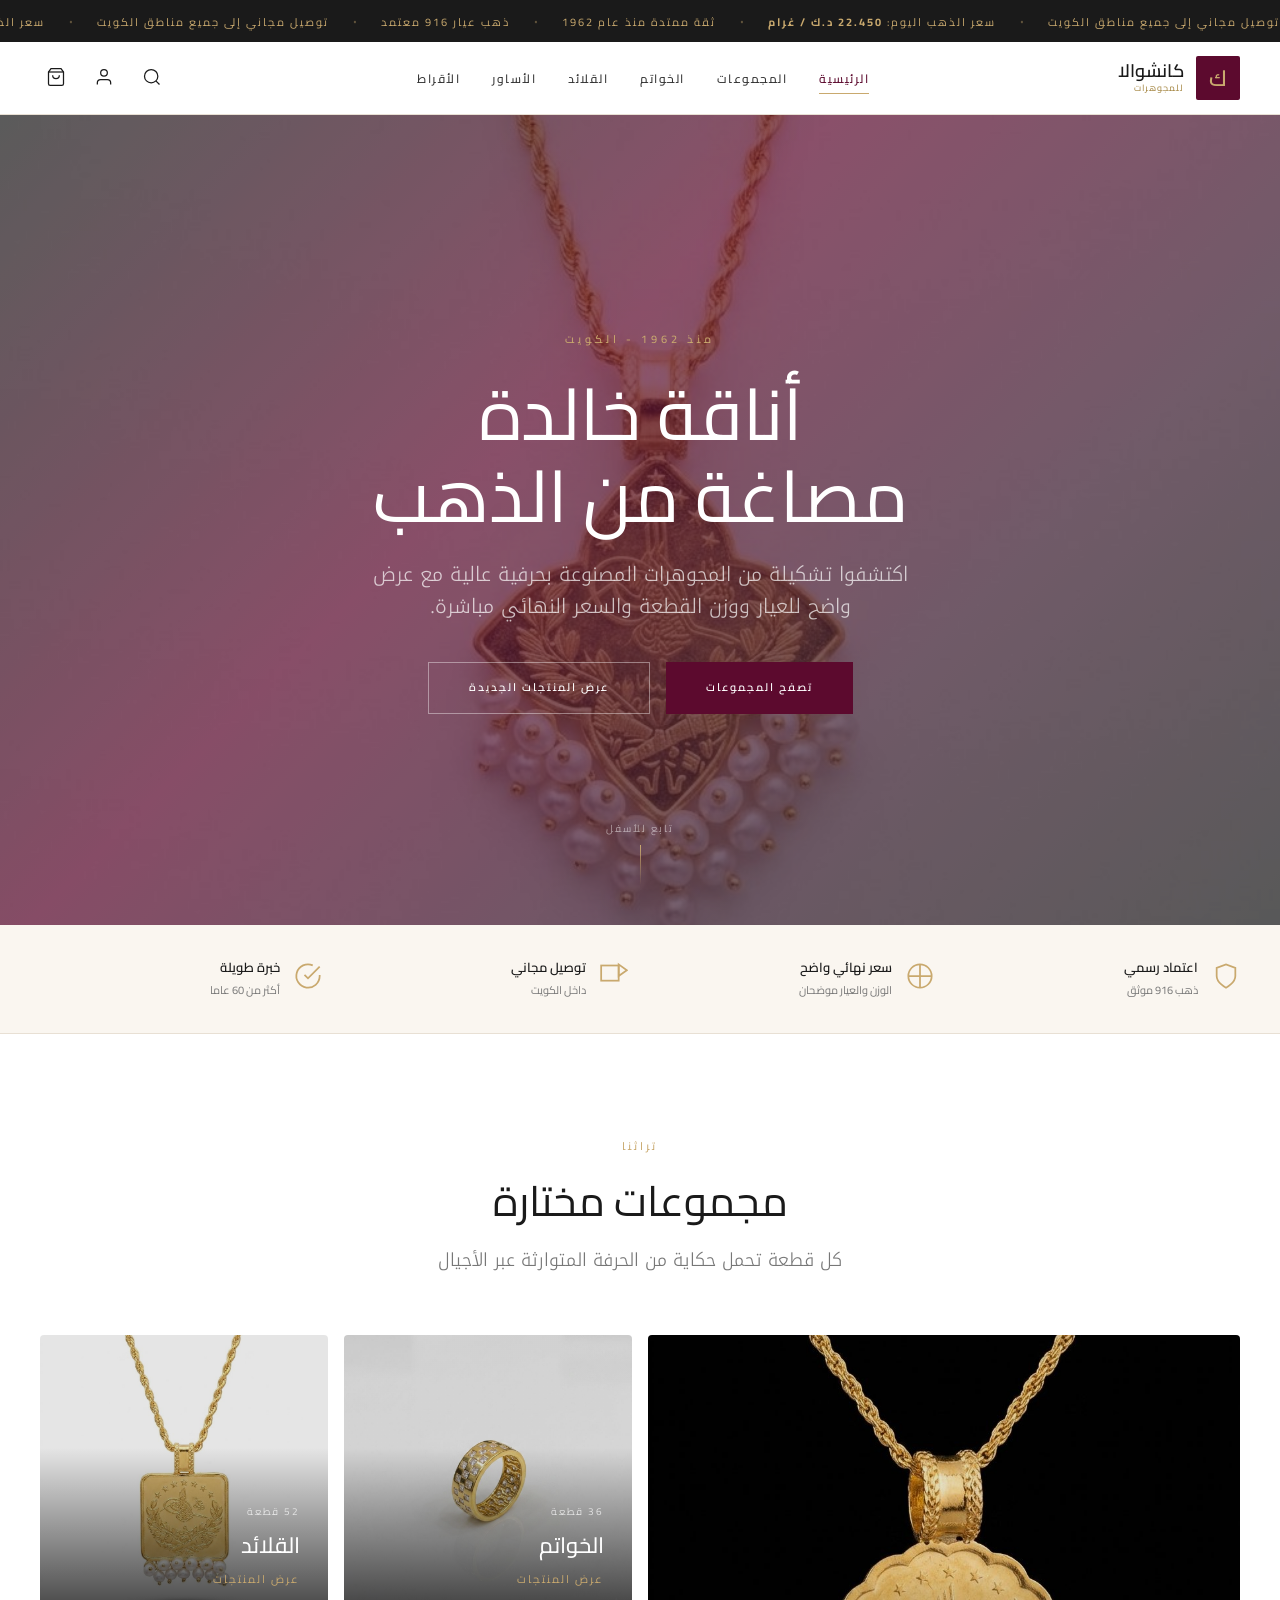
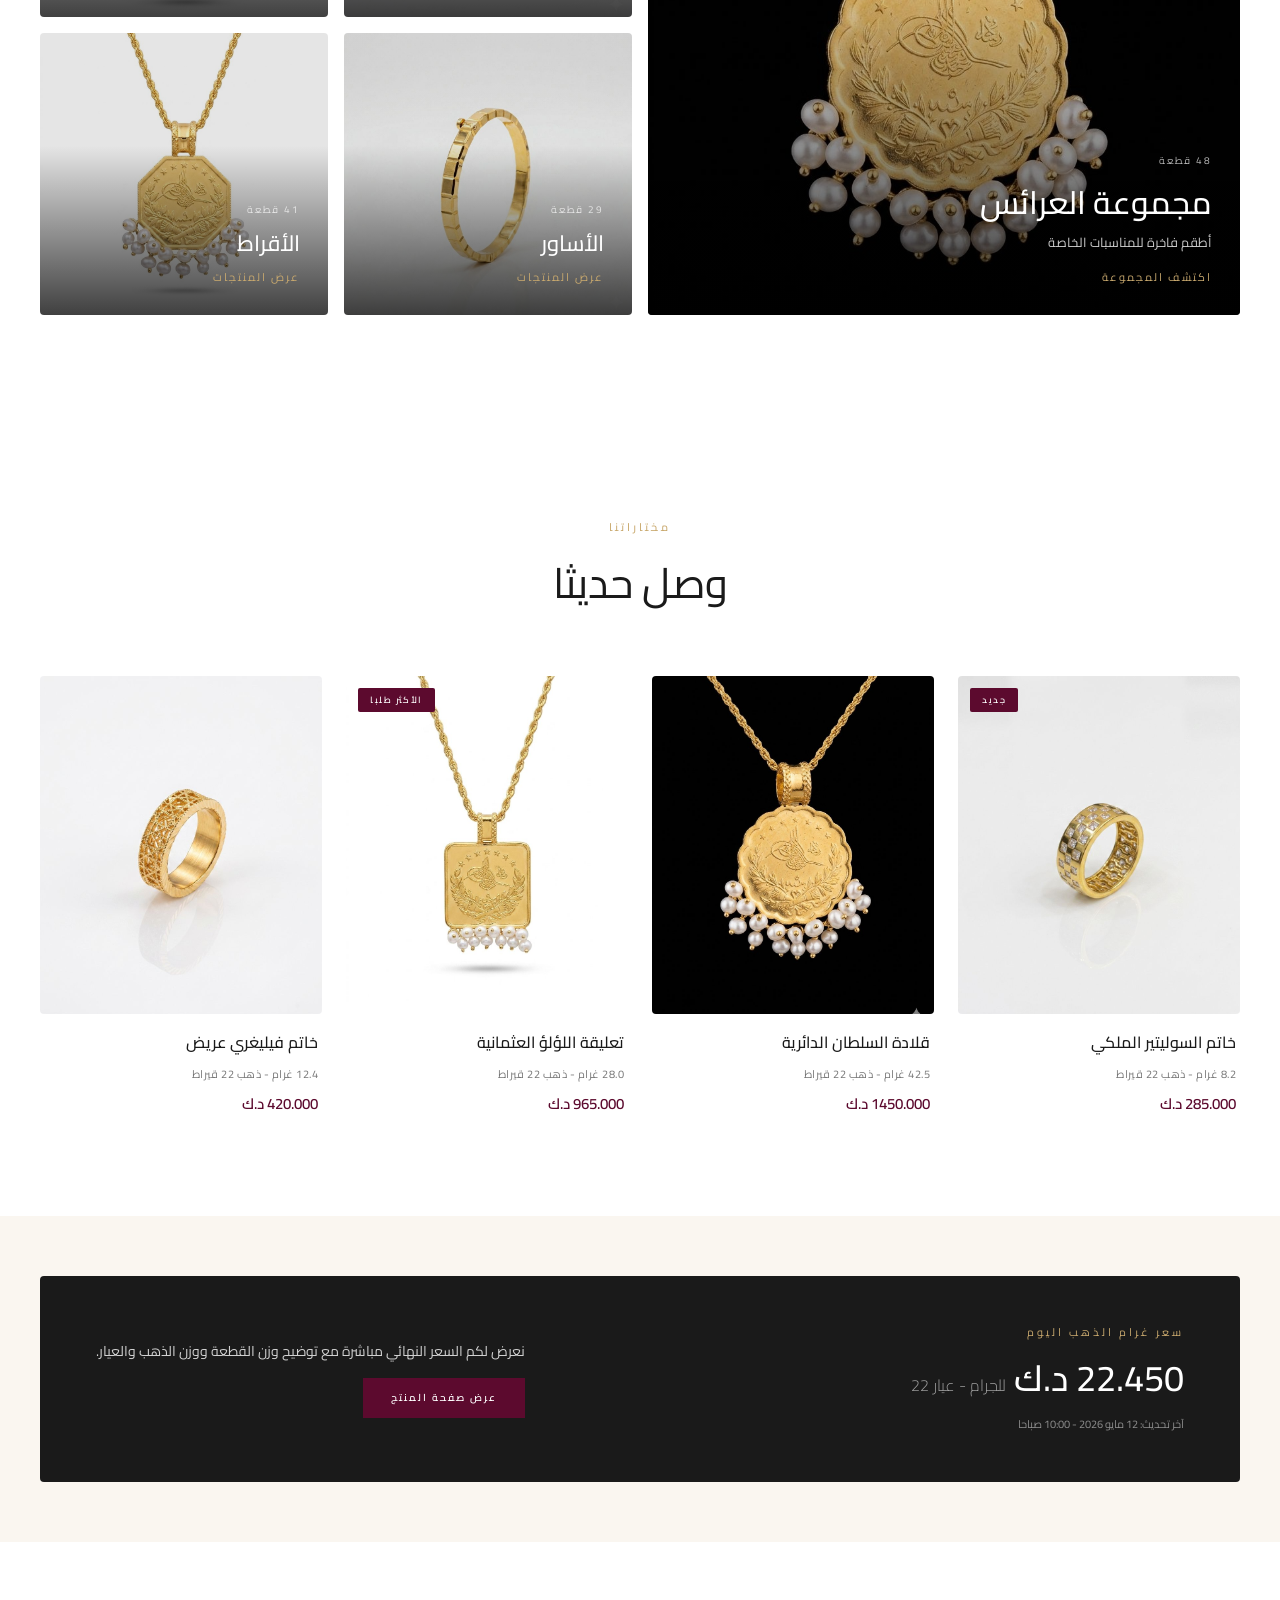
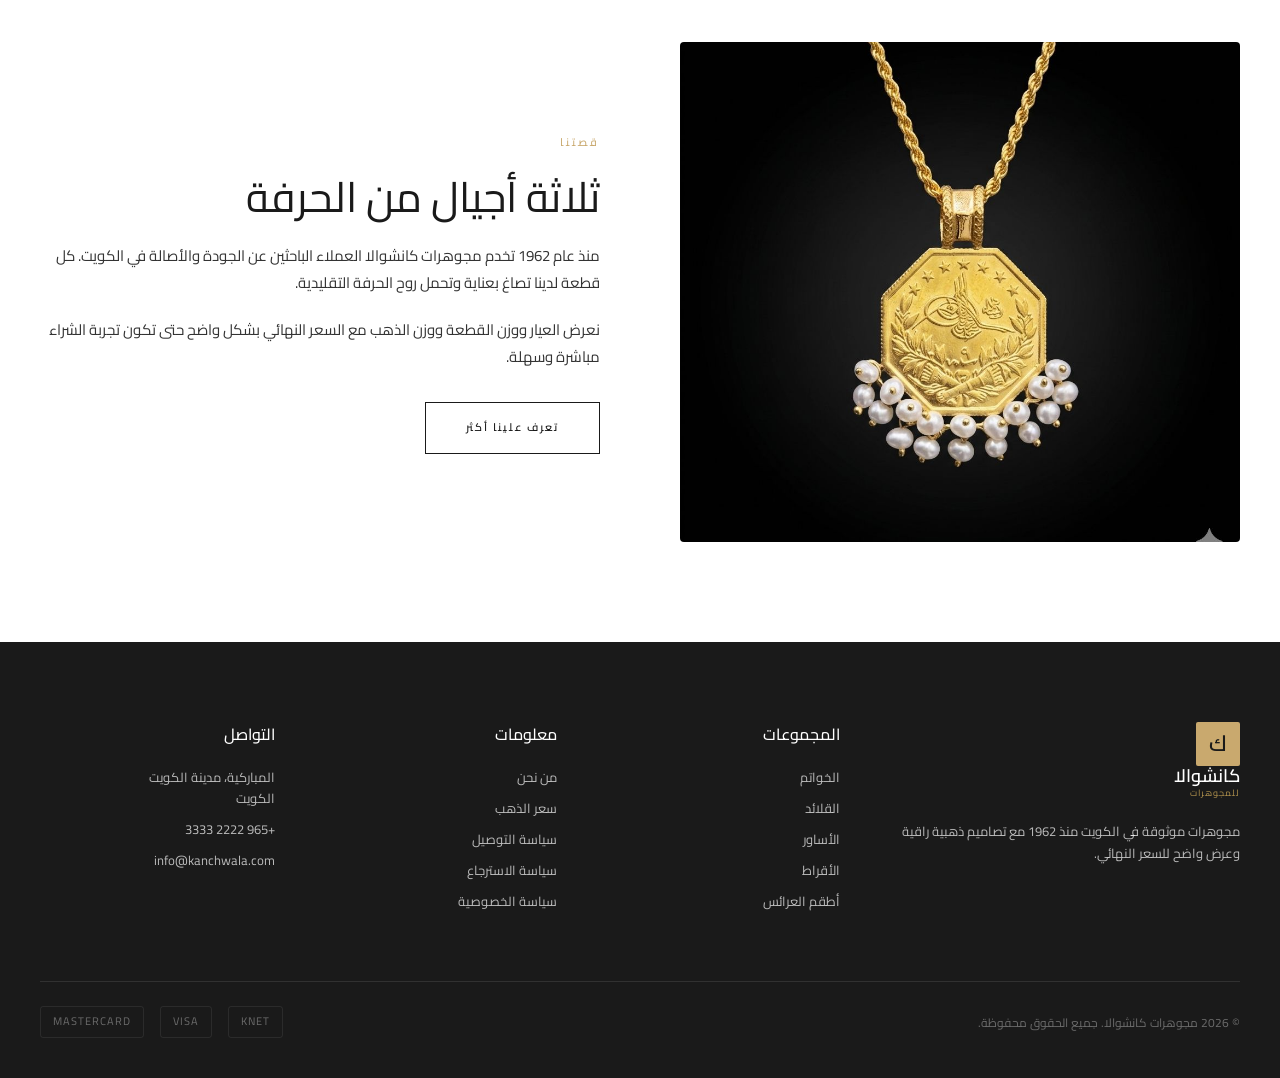
==== commit 53529e45: "Translate storefront to Kuwaiti Arabic and RTL" ====
--- a/index.html
+++ b/index.html
@@ -1,65 +1,64 @@
 <!DOCTYPE html>
-<html lang="en" dir="ltr">
+<html lang="ar" dir="rtl">
 <head>
   <meta charset="UTF-8">
   <meta name="viewport" content="width=device-width, initial-scale=1.0">
-  <title>Kanchwala Jewellers | Luxury Gold Jewellery in Kuwait</title>
+  <title>مجوهرات كانشوالا | ذهب فاخر في الكويت</title>
   <link rel="preconnect" href="https://fonts.googleapis.com">
-  <link href="https://fonts.googleapis.com/css2?family=Playfair+Display:ital,wght@0,400;0,500;0,600;0,700;1,400&family=Cormorant+Garamond:wght@300;400;500;600&family=Montserrat:wght@300;400;500;600&display=swap" rel="stylesheet">
+  <link rel="preconnect" href="https://fonts.gstatic.com" crossorigin>
+  <link href="https://fonts.googleapis.com/css2?family=Cairo:wght@400;500;600;700;800&family=Noto+Kufi+Arabic:wght@400;500;700&display=swap" rel="stylesheet">
   <link rel="stylesheet" href="styles.css">
 </head>
 <body>
 
-  <!-- Scrollable Announcement Bar -->
   <div class="announcement-bar">
     <div class="announcement-bar__track">
-      <div class="announcement-bar__slide">Free Delivery Across Kuwait</div>
-      <div class="announcement-bar__divider">&bull;</div>
-      <div class="announcement-bar__slide">Live Gold Rate: <strong>KWD 22.450/g</strong></div>
-      <div class="announcement-bar__divider">&bull;</div>
-      <div class="announcement-bar__slide">Trusted Since 1962</div>
-      <div class="announcement-bar__divider">&bull;</div>
-      <div class="announcement-bar__slide">916 BIS Hallmarked Gold</div>
-      <div class="announcement-bar__divider">&bull;</div>
-      <div class="announcement-bar__slide">Free Delivery Across Kuwait</div>
-      <div class="announcement-bar__divider">&bull;</div>
-      <div class="announcement-bar__slide">Live Gold Rate: <strong>KWD 22.450/g</strong></div>
-      <div class="announcement-bar__divider">&bull;</div>
-      <div class="announcement-bar__slide">Trusted Since 1962</div>
-      <div class="announcement-bar__divider">&bull;</div>
-      <div class="announcement-bar__slide">916 BIS Hallmarked Gold</div>
+      <div class="announcement-bar__slide">توصيل مجاني إلى جميع مناطق الكويت</div>
+      <div class="announcement-bar__divider">&bull;</div>
+      <div class="announcement-bar__slide">سعر الذهب اليوم: <strong>22.450 د.ك / غرام</strong></div>
+      <div class="announcement-bar__divider">&bull;</div>
+      <div class="announcement-bar__slide">ثقة ممتدة منذ عام 1962</div>
+      <div class="announcement-bar__divider">&bull;</div>
+      <div class="announcement-bar__slide">ذهب عيار 916 معتمد</div>
+      <div class="announcement-bar__divider">&bull;</div>
+      <div class="announcement-bar__slide">توصيل مجاني إلى جميع مناطق الكويت</div>
+      <div class="announcement-bar__divider">&bull;</div>
+      <div class="announcement-bar__slide">سعر الذهب اليوم: <strong>22.450 د.ك / غرام</strong></div>
+      <div class="announcement-bar__divider">&bull;</div>
+      <div class="announcement-bar__slide">ثقة ممتدة منذ عام 1962</div>
+      <div class="announcement-bar__divider">&bull;</div>
+      <div class="announcement-bar__slide">ذهب عيار 916 معتمد</div>
     </div>
   </div>
 
-  <!-- Header -->
   <header class="header">
     <div class="header__container">
-      <button class="header__menu-toggle" aria-label="Menu" onclick="toggleMobileMenu()">
+      <button class="header__menu-toggle" aria-label="القائمة" onclick="toggleMobileMenu()">
         <span></span><span></span><span></span>
       </button>
       <a href="index.html" class="header__logo">
-        <div class="logo-mark">K</div>
+        <div class="logo-mark">ك</div>
         <div class="logo-text">
-          <span class="logo-name">KANCHWALA</span>
-          <span class="logo-tagline">JEWELLERS</span>
+          <span class="logo-name">كانشوالا</span>
+          <span class="logo-tagline">للمجوهرات</span>
         </div>
       </a>
       <nav class="header__nav" id="mainNav">
-        <a href="index.html" class="active">Home</a>
-        <a href="collection.html">Collections</a>
-        <a href="product.html">Rings</a>
-        <a href="#">Necklaces</a>
-        <a href="#">Bangles</a>
-        <a href="#">Earrings</a>
+        <a href="index.html" class="active">الرئيسية</a>
+        <a href="collection.html">المجموعات</a>
+        <a href="product.html">الخواتم</a>
+        <a href="#">القلائد</a>
+        <a href="#">الأساور</a>
+        <a href="#">الأقراط</a>
       </nav>
       <div class="header__actions">
-        <button class="header__icon" aria-label="Search">
+        <button class="header__icon" aria-label="بحث">
           <svg width="20" height="20" viewBox="0 0 24 24" fill="none" stroke="currentColor" stroke-width="1.5"><circle cx="11" cy="11" r="8"/><path d="m21 21-4.35-4.35"/></svg>
         </button>
-        <button class="header__icon" aria-label="Account">
+        <button class="header__icon" aria-label="الحساب">
           <svg width="20" height="20" viewBox="0 0 24 24" fill="none" stroke="currentColor" stroke-width="1.5"><path d="M20 21v-2a4 4 0 0 0-4-4H8a4 4 0 0 0-4 4v2"/><circle cx="12" cy="7" r="4"/></svg>
         </button>
-        <button class="header__icon header__cart-btn" aria-label="Cart" onclick="openCart()">
+        <button class="header__icon header__cart-btn" aria-label="السلة" onclick="openCart()">
           <svg width="20" height="20" viewBox="0 0 24 24" fill="none" stroke="currentColor" stroke-width="1.5"><path d="M6 2 3 6v14a2 2 0 0 0 2 2h14a2 2 0 0 0 2-2V6l-3-4Z"/><path d="M3 6h18"/><path d="M16 10a4 4 0 0 1-8 0"/></svg>
           <span class="cart-count" id="cartCount">0</span>
         </button>
@@ -67,43 +66,40 @@
     </div>
   </header>
 
-  <!-- Mobile Menu -->
   <div class="mobile-menu" id="mobileMenu">
     <div class="mobile-menu__overlay" onclick="toggleMobileMenu()"></div>
     <div class="mobile-menu__panel">
-      <button class="mobile-menu__close" onclick="toggleMobileMenu()">&times;</button>
+      <button class="mobile-menu__close" aria-label="إغلاق" onclick="toggleMobileMenu()">&times;</button>
       <nav class="mobile-menu__nav">
-        <a href="index.html">Home</a>
-        <a href="collection.html">Collections</a>
-        <a href="product.html">Rings</a>
-        <a href="#">Necklaces</a>
-        <a href="#">Bangles</a>
-        <a href="#">Earrings</a>
+        <a href="index.html">الرئيسية</a>
+        <a href="collection.html">المجموعات</a>
+        <a href="product.html">الخواتم</a>
+        <a href="#">القلائد</a>
+        <a href="#">الأساور</a>
+        <a href="#">الأقراط</a>
       </nav>
     </div>
   </div>
 
-  <!-- Hero Section -->
   <section class="hero">
     <div class="hero__bg">
       <div class="hero__gradient"></div>
     </div>
     <div class="hero__content">
-      <span class="hero__label">Est. 1962 — Kuwait</span>
-      <h1 class="hero__title">Timeless Elegance,<br>Crafted in Gold</h1>
-      <p class="hero__subtitle">Discover exquisite handcrafted jewellery with transparent pricing.<br>Know your gold weight, making charges, and every detail.</p>
+      <span class="hero__label">منذ 1962 - الكويت</span>
+      <h1 class="hero__title">أناقة خالدة<br>مصاغة من الذهب</h1>
+      <p class="hero__subtitle">اكتشفوا تشكيلة من المجوهرات المصنوعة بحرفية عالية مع عرض واضح للعيار ووزن القطعة والسعر النهائي مباشرة.</p>
       <div class="hero__actions">
-        <a href="collection.html" class="btn btn--primary">Explore Collections</a>
-        <a href="product.html" class="btn btn--outline">View New Arrivals</a>
+        <a href="collection.html" class="btn btn--primary">تصفح المجموعات</a>
+        <a href="product.html" class="btn btn--outline">عرض المنتجات الجديدة</a>
       </div>
     </div>
     <div class="hero__scroll-indicator">
-      <span>Scroll</span>
+      <span>تابع للأسفل</span>
       <div class="hero__scroll-line"></div>
     </div>
   </section>
 
-  <!-- Trust Bar -->
   <section class="trust-bar">
     <div class="container">
       <div class="trust-bar__grid">
@@ -112,8 +108,8 @@
             <svg width="28" height="28" viewBox="0 0 24 24" fill="none" stroke="currentColor" stroke-width="1.5"><path d="M12 22s8-4 8-10V5l-8-3-8 3v7c0 6 8 10 8 10z"/></svg>
           </div>
           <div>
-            <strong>BIS Hallmarked</strong>
-            <span>916 Certified Gold</span>
+            <strong>اعتماد رسمي</strong>
+            <span>ذهب 916 موثق</span>
           </div>
         </div>
         <div class="trust-item">
@@ -121,8 +117,8 @@
             <svg width="28" height="28" viewBox="0 0 24 24" fill="none" stroke="currentColor" stroke-width="1.5"><path d="M12 2v20M2 12h20"/><circle cx="12" cy="12" r="10"/></svg>
           </div>
           <div>
-            <strong>Transparent Pricing</strong>
-            <span>Gold Weight + Making</span>
+            <strong>سعر نهائي واضح</strong>
+            <span>الوزن والعيار موضحان</span>
           </div>
         </div>
         <div class="trust-item">
@@ -130,8 +126,8 @@
             <svg width="28" height="28" viewBox="0 0 24 24" fill="none" stroke="currentColor" stroke-width="1.5"><rect x="1" y="3" width="15" height="13"/><polygon points="23 7 16 12 16 2 23 7"/></svg>
           </div>
           <div>
-            <strong>Free Delivery</strong>
-            <span>Across Kuwait</span>
+            <strong>توصيل مجاني</strong>
+            <span>داخل الكويت</span>
           </div>
         </div>
         <div class="trust-item">
@@ -139,31 +135,30 @@
             <svg width="28" height="28" viewBox="0 0 24 24" fill="none" stroke="currentColor" stroke-width="1.5"><path d="M22 11.08V12a10 10 0 1 1-5.93-9.14"/><polyline points="22 4 12 14.01 9 11.01"/></svg>
           </div>
           <div>
-            <strong>60+ Years Trust</strong>
-            <span>Since 1962</span>
-          </div>
-        </div>
-      </div>
-    </div>
-  </section>
-
-  <!-- Featured Collections -->
+            <strong>خبرة طويلة</strong>
+            <span>أكثر من 60 عاما</span>
+          </div>
+        </div>
+      </div>
+    </div>
+  </section>
+
   <section class="section featured-collections">
     <div class="container">
       <div class="section__header">
-        <span class="section__label">Our Heritage</span>
-        <h2 class="section__title">Curated Collections</h2>
-        <p class="section__desc">Each piece tells a story of craftsmanship passed through generations</p>
+        <span class="section__label">تراثنا</span>
+        <h2 class="section__title">مجموعات مختارة</h2>
+        <p class="section__desc">كل قطعة تحمل حكاية من الحرفة المتوارثة عبر الأجيال</p>
       </div>
       <div class="collections-grid">
         <a href="collection.html" class="collection-card collection-card--large">
           <div class="collection-card__image collection-bg--bridal">
             <div class="collection-card__overlay"></div>
             <div class="collection-card__content">
-              <span class="collection-card__count">48 Pieces</span>
-              <h3>Bridal Collection</h3>
-              <p>Heirloom sets for your special day</p>
-              <span class="collection-card__link">Explore &rarr;</span>
+              <span class="collection-card__count">48 قطعة</span>
+              <h3>مجموعة العرائس</h3>
+              <p>أطقم فاخرة للمناسبات الخاصة</p>
+              <span class="collection-card__link">اكتشف المجموعة</span>
             </div>
           </div>
         </a>
@@ -171,9 +166,9 @@
           <div class="collection-card__image collection-bg--rings">
             <div class="collection-card__overlay"></div>
             <div class="collection-card__content">
-              <span class="collection-card__count">36 Pieces</span>
-              <h3>Rings</h3>
-              <span class="collection-card__link">Explore &rarr;</span>
+              <span class="collection-card__count">36 قطعة</span>
+              <h3>الخواتم</h3>
+              <span class="collection-card__link">عرض المنتجات</span>
             </div>
           </div>
         </a>
@@ -181,9 +176,9 @@
           <div class="collection-card__image collection-bg--necklaces">
             <div class="collection-card__overlay"></div>
             <div class="collection-card__content">
-              <span class="collection-card__count">52 Pieces</span>
-              <h3>Necklaces</h3>
-              <span class="collection-card__link">Explore &rarr;</span>
+              <span class="collection-card__count">52 قطعة</span>
+              <h3>القلائد</h3>
+              <span class="collection-card__link">عرض المنتجات</span>
             </div>
           </div>
         </a>
@@ -191,9 +186,9 @@
           <div class="collection-card__image collection-bg--bangles">
             <div class="collection-card__overlay"></div>
             <div class="collection-card__content">
-              <span class="collection-card__count">29 Pieces</span>
-              <h3>Bangles</h3>
-              <span class="collection-card__link">Explore &rarr;</span>
+              <span class="collection-card__count">29 قطعة</span>
+              <h3>الأساور</h3>
+              <span class="collection-card__link">عرض المنتجات</span>
             </div>
           </div>
         </a>
@@ -201,144 +196,140 @@
           <div class="collection-card__image collection-bg--earrings">
             <div class="collection-card__overlay"></div>
             <div class="collection-card__content">
-              <span class="collection-card__count">41 Pieces</span>
-              <h3>Earrings</h3>
-              <span class="collection-card__link">Explore &rarr;</span>
-            </div>
-          </div>
-        </a>
-      </div>
-    </div>
-  </section>
-
-  <!-- Featured Products -->
+              <span class="collection-card__count">41 قطعة</span>
+              <h3>الأقراط</h3>
+              <span class="collection-card__link">عرض المنتجات</span>
+            </div>
+          </div>
+        </a>
+      </div>
+    </div>
+  </section>
+
   <section class="section featured-products">
     <div class="container">
       <div class="section__header">
-        <span class="section__label">Handpicked</span>
-        <h2 class="section__title">New Arrivals</h2>
+        <span class="section__label">مختاراتنا</span>
+        <h2 class="section__title">وصل حديثا</h2>
       </div>
       <div class="products-grid">
         <a href="product.html" class="product-card">
           <div class="product-card__image product-card__image--gold-1">
-            <div class="product-card__badge">New</div>
+            <div class="product-card__badge">جديد</div>
           </div>
           <div class="product-card__info">
-            <h3>Royal Solitaire Ring</h3>
+            <h3>خاتم السوليتير الملكي</h3>
             <div class="product-card__meta">
-              <span class="product-card__weight">8.2g &bull; 22K Gold</span>
-            </div>
-            <div class="product-card__price">KWD 285.000</div>
+              <span class="product-card__weight">8.2 غرام - ذهب 22 قيراط</span>
+            </div>
+            <div class="product-card__price">285.000 د.ك</div>
           </div>
         </a>
         <a href="product.html" class="product-card">
           <div class="product-card__image product-card__image--gold-2"></div>
           <div class="product-card__info">
-            <h3>Sultan Medallion Pendant</h3>
+            <h3>قلادة السلطان الدائرية</h3>
             <div class="product-card__meta">
-              <span class="product-card__weight">42.5g &bull; 22K Gold</span>
-            </div>
-            <div class="product-card__price">KWD 1,450.000</div>
+              <span class="product-card__weight">42.5 غرام - ذهب 22 قيراط</span>
+            </div>
+            <div class="product-card__price">1450.000 د.ك</div>
           </div>
         </a>
         <a href="product.html" class="product-card">
           <div class="product-card__image product-card__image--gold-3">
-            <div class="product-card__badge">Bestseller</div>
+            <div class="product-card__badge">الأكثر طلبا</div>
           </div>
           <div class="product-card__info">
-            <h3>Ottoman Pearl Pendant</h3>
+            <h3>تعليقة اللؤلؤ العثمانية</h3>
             <div class="product-card__meta">
-              <span class="product-card__weight">28.0g &bull; 22K Gold</span>
-            </div>
-            <div class="product-card__price">KWD 965.000</div>
+              <span class="product-card__weight">28.0 غرام - ذهب 22 قيراط</span>
+            </div>
+            <div class="product-card__price">965.000 د.ك</div>
           </div>
         </a>
         <a href="product.html" class="product-card">
           <div class="product-card__image product-card__image--gold-4"></div>
           <div class="product-card__info">
-            <h3>Filigree Band Ring</h3>
+            <h3>خاتم فيليغري عريض</h3>
             <div class="product-card__meta">
-              <span class="product-card__weight">12.4g &bull; 22K Gold</span>
-            </div>
-            <div class="product-card__price">KWD 420.000</div>
-          </div>
-        </a>
-      </div>
-    </div>
-  </section>
-
-  <!-- Gold Rate Banner -->
+              <span class="product-card__weight">12.4 غرام - ذهب 22 قيراط</span>
+            </div>
+            <div class="product-card__price">420.000 د.ك</div>
+          </div>
+        </a>
+      </div>
+    </div>
+  </section>
+
   <section class="gold-rate-section">
     <div class="container">
       <div class="gold-rate-card">
         <div class="gold-rate-card__left">
-          <span class="gold-rate-card__label">Today's Gold Rate</span>
-          <div class="gold-rate-card__price">KWD 22.450 <small>/gram (22K)</small></div>
-          <span class="gold-rate-card__update">Updated: 12 May 2026 — 10:00 AM</span>
+          <span class="gold-rate-card__label">سعر غرام الذهب اليوم</span>
+          <div class="gold-rate-card__price">22.450 د.ك <small>للجرام - عيار 22</small></div>
+          <span class="gold-rate-card__update">آخر تحديث: 12 مايو 2026 - 10:00 صباحا</span>
         </div>
         <div class="gold-rate-card__right">
-          <p>Every piece priced transparently:<br><strong>Gold Weight &times; Rate + Making Charge</strong></p>
-          <a href="product.html" class="btn btn--primary btn--sm">See Pricing Example</a>
-        </div>
-      </div>
-    </div>
-  </section>
-
-  <!-- Story Section -->
+          <p>نعرض لكم السعر النهائي مباشرة مع توضيح وزن القطعة ووزن الذهب والعيار.</p>
+          <a href="product.html" class="btn btn--primary btn--sm">عرض صفحة المنتج</a>
+        </div>
+      </div>
+    </div>
+  </section>
+
   <section class="section story-section">
     <div class="container">
       <div class="story-grid">
         <div class="story-image story-bg"></div>
         <div class="story-content">
-          <span class="section__label">Our Story</span>
-          <h2 class="section__title">Three Generations of Craftsmanship</h2>
-          <p>Since 1962, Kanchwala Jewellers has served Kuwait's most discerning customers. Every piece crafted in our workshop carries forward traditions of unmatched artistry and honest dealings.</p>
-          <p>We believe you deserve to know exactly what you pay for — from gold weight to making charges. No hidden costs, ever.</p>
-          <a href="#" class="btn btn--outline">Learn More</a>
-        </div>
-      </div>
-    </div>
-  </section>
-
-  <!-- Footer -->
+          <span class="section__label">قصتنا</span>
+          <h2 class="section__title">ثلاثة أجيال من الحرفة</h2>
+          <p>منذ عام 1962 تخدم مجوهرات كانشوالا العملاء الباحثين عن الجودة والأصالة في الكويت. كل قطعة لدينا تصاغ بعناية وتحمل روح الحرفة التقليدية.</p>
+          <p>نعرض العيار ووزن القطعة ووزن الذهب مع السعر النهائي بشكل واضح حتى تكون تجربة الشراء مباشرة وسهلة.</p>
+          <a href="#" class="btn btn--outline">تعرف علينا أكثر</a>
+        </div>
+      </div>
+    </div>
+  </section>
+
   <footer class="footer">
     <div class="container">
       <div class="footer__grid">
         <div class="footer__brand">
           <div class="footer__logo">
-            <div class="logo-mark">K</div>
+            <div class="logo-mark">ك</div>
             <div class="logo-text">
-              <span class="logo-name">KANCHWALA</span>
-              <span class="logo-tagline">JEWELLERS</span>
-            </div>
-          </div>
-          <p>Trusted jewellers in Kuwait since 1962. Hallmarked gold, transparent pricing, timeless designs.</p>
+              <span class="logo-name">كانشوالا</span>
+              <span class="logo-tagline">للمجوهرات</span>
+            </div>
+          </div>
+          <p>مجوهرات موثوقة في الكويت منذ 1962 مع تصاميم ذهبية راقية وعرض واضح للسعر النهائي.</p>
         </div>
         <div class="footer__links">
-          <h4>Collections</h4>
-          <a href="collection.html">Rings</a>
-          <a href="#">Necklaces</a>
-          <a href="#">Bangles</a>
-          <a href="#">Earrings</a>
-          <a href="#">Bridal Sets</a>
+          <h4>المجموعات</h4>
+          <a href="collection.html">الخواتم</a>
+          <a href="#">القلائد</a>
+          <a href="#">الأساور</a>
+          <a href="#">الأقراط</a>
+          <a href="#">أطقم العرائس</a>
         </div>
         <div class="footer__links">
-          <h4>Information</h4>
-          <a href="#">About Us</a>
-          <a href="#">Gold Rate</a>
-          <a href="#">Shipping Policy</a>
-          <a href="#">Return Policy</a>
-          <a href="#">Privacy Policy</a>
+          <h4>معلومات</h4>
+          <a href="#">من نحن</a>
+          <a href="#">سعر الذهب</a>
+          <a href="#">سياسة التوصيل</a>
+          <a href="#">سياسة الاسترجاع</a>
+          <a href="#">سياسة الخصوصية</a>
         </div>
         <div class="footer__links">
-          <h4>Contact</h4>
-          <p>Al Mubarakiya, Kuwait City<br>Kuwait</p>
+          <h4>التواصل</h4>
+          <p>المباركية، مدينة الكويت<br>الكويت</p>
           <p>+965 2222 3333</p>
           <p>info@kanchwala.com</p>
         </div>
       </div>
       <div class="footer__bottom">
-        <p>&copy; 2026 Kanchwala Jewellers. All rights reserved.</p>
+        <p>© 2026 مجوهرات كانشوالا. جميع الحقوق محفوظة.</p>
         <div class="footer__payments">
           <span>KNET</span>
           <span>Visa</span>
@@ -348,76 +339,84 @@
     </div>
   </footer>
 
-  <!-- Cart Drawer -->
   <div class="cart-drawer" id="cartDrawer">
     <div class="cart-drawer__overlay" onclick="closeCart()"></div>
     <div class="cart-drawer__panel">
       <div class="cart-drawer__header">
-        <h3>Shopping Bag</h3>
-        <button onclick="closeCart()" class="cart-drawer__close">&times;</button>
+        <h3>سلة التسوق</h3>
+        <button onclick="closeCart()" class="cart-drawer__close" aria-label="إغلاق">&times;</button>
       </div>
       <div class="cart-drawer__items" id="cartItems"></div>
       <div class="cart-drawer__footer" id="cartFooter" style="display:none;">
         <div class="cart-drawer__totals">
           <div class="cart-drawer__total-row">
-            <span>Subtotal</span>
-            <span id="cartSubtotal">KWD 0.000</span>
+            <span>المجموع الفرعي</span>
+            <span id="cartSubtotal">0.000 د.ك</span>
           </div>
           <div class="cart-drawer__total-row cart-drawer__total-row--grand">
-            <span>Total</span>
-            <span id="cartTotal">KWD 0.000</span>
-          </div>
-        </div>
-        <div class="civil-id-section">
-          <div class="civil-id-section__header">
-            <svg width="16" height="16" viewBox="0 0 24 24" fill="none" stroke="currentColor" stroke-width="2"><path d="M12 22s8-4 8-10V5l-8-3-8 3v7c0 6 8 10 8 10z"/></svg>
-            <span>Civil ID Required for Checkout</span>
-          </div>
-          <p class="civil-id-section__note">Kuwait law requires valid Civil ID for gold purchases.</p>
-          <div class="civil-id-form">
-            <div class="form-group">
-              <label for="civilIdName">Full Name (as on Civil ID) *</label>
-              <input type="text" id="civilIdName" placeholder="Enter full name" required>
-            </div>
-            <div class="form-group">
-              <label for="civilIdNumber">Civil ID Number *</label>
-              <input type="text" id="civilIdNumber" placeholder="e.g. 281234567890" maxlength="12" required>
-            </div>
-            <div class="form-group">
-              <label for="civilIdPhone">Phone Number *</label>
-              <input type="tel" id="civilIdPhone" placeholder="+965 XXXX XXXX" required>
-            </div>
-            <div class="form-group">
-              <label>Civil ID Image (Front &amp; Back) *</label>
-              <div class="civil-id-upload" id="civilIdUpload">
-                <input type="file" id="civilIdFile" accept="image/*" multiple onchange="handleCivilIdUpload(this)">
-                <div class="civil-id-upload__placeholder" id="civilIdPlaceholder">
-                  <svg width="28" height="28" viewBox="0 0 24 24" fill="none" stroke="currentColor" stroke-width="1.5"><rect x="3" y="3" width="18" height="18" rx="2"/><circle cx="8.5" cy="8.5" r="1.5"/><path d="m21 15-5-5L5 21"/></svg>
-                  <span>Tap to upload Civil ID images</span>
-                  <small>Front &amp; back required &bull; JPG, PNG</small>
+            <span>الإجمالي</span>
+            <span id="cartTotal">0.000 د.ك</span>
+          </div>
+        </div>
+        <div class="civil-id-section" id="civilIdSection">
+          <button class="civil-id-section__toggle" onclick="toggleCivilId()">
+            <div class="civil-id-section__toggle-left">
+              <svg width="16" height="16" viewBox="0 0 24 24" fill="none" stroke="currentColor" stroke-width="2"><path d="M12 22s8-4 8-10V5l-8-3-8 3v7c0 6 8 10 8 10z"/></svg>
+              <span>البطاقة المدنية مطلوبة لإتمام الطلب</span>
+            </div>
+            <div class="civil-id-section__toggle-arrow">
+              <svg width="16" height="16" viewBox="0 0 24 24" fill="none" stroke="currentColor" stroke-width="2"><polyline points="6 9 12 15 18 9"/></svg>
+            </div>
+          </button>
+          <div class="civil-id-section__body">
+            <div class="civil-id-section__inner">
+              <p class="civil-id-section__note">يشترط القانون الكويتي وجود بطاقة مدنية سارية لشراء الذهب.</p>
+              <div class="civil-id-form">
+                <div class="form-group">
+                  <label for="civilIdName">الاسم الكامل كما هو في البطاقة *</label>
+                  <input type="text" id="civilIdName" placeholder="اكتب الاسم الكامل" required>
                 </div>
-                <div class="civil-id-upload__preview" id="civilIdPreview" style="display:none;"></div>
+                <div class="form-group">
+                  <label for="civilIdNumber">رقم البطاقة المدنية *</label>
+                  <input type="text" id="civilIdNumber" placeholder="مثال: 281234567890" maxlength="12" required>
+                </div>
+                <div class="form-group">
+                  <label for="civilIdPhone">رقم الهاتف *</label>
+                  <input type="tel" id="civilIdPhone" placeholder="+965 XXXX XXXX" required>
+                </div>
+                <div class="form-group">
+                  <label>صورة البطاقة المدنية من الأمام والخلف *</label>
+                  <div class="civil-id-upload" id="civilIdUpload">
+                    <input type="file" id="civilIdFile" accept="image/*" multiple onchange="handleCivilIdUpload(this)">
+                    <div class="civil-id-upload__placeholder" id="civilIdPlaceholder">
+                      <svg width="28" height="28" viewBox="0 0 24 24" fill="none" stroke="currentColor" stroke-width="1.5"><rect x="3" y="3" width="18" height="18" rx="2"/><circle cx="8.5" cy="8.5" r="1.5"/><path d="m21 15-5-5L5 21"/></svg>
+                      <span>اضغط لرفع صور البطاقة المدنية</span>
+                      <small>الصورتان مطلوبة - JPG أو PNG</small>
+                    </div>
+                    <div class="civil-id-upload__preview" id="civilIdPreview" style="display:none;"></div>
+                  </div>
+                </div>
+                <div class="form-group form-group--checkbox">
+                  <label class="checkbox-label">
+                    <input type="checkbox" id="civilIdConsent">
+                    <span class="checkbox-custom"></span>
+                    <span class="checkbox-text">أوافق على مشاركة بيانات البطاقة المدنية مع مجوهرات كانشوالا لأغراض التحقق من الطلب حسب متطلبات القانون الكويتي، وسيتم التعامل مع البيانات وفقا لـ <a href="#" style="color:var(--color-gold-dark);text-decoration:underline;">سياسة الخصوصية</a>.</span>
+                  </label>
+                </div>
               </div>
             </div>
-            <div class="form-group form-group--checkbox">
-              <label class="checkbox-label">
-                <input type="checkbox" id="civilIdConsent">
-                <span class="checkbox-custom"></span>
-                <span class="checkbox-text">I consent to share my Civil ID details with Kanchwala Jewellers for order verification purposes as required by Kuwait law. My data will be handled per the <a href="#" style="color:var(--color-gold-dark);text-decoration:underline;">Privacy Policy</a>.</span>
-              </label>
-            </div>
-          </div>
-        </div>
-        <button class="btn btn--primary btn--full" id="checkoutBtn" onclick="handleCheckout()">Proceed to Checkout</button>
+          </div>
+        </div>
+        <button class="btn btn--primary btn--full" id="checkoutBtn" onclick="handleCheckout()">إتمام الطلب</button>
         <p class="cart-drawer__secure">
           <svg width="12" height="12" viewBox="0 0 24 24" fill="none" stroke="currentColor" stroke-width="2"><rect x="3" y="11" width="18" height="11" rx="2" ry="2"/><path d="M7 11V7a5 5 0 0 1 10 0v4"/></svg>
-          Secure checkout &bull; SSL encrypted
+          دفع آمن - اتصال مشفر
         </p>
       </div>
       <div class="cart-drawer__empty" id="cartEmpty">
         <svg width="48" height="48" viewBox="0 0 24 24" fill="none" stroke="#C9A96E" stroke-width="1"><path d="M6 2 3 6v14a2 2 0 0 0 2 2h14a2 2 0 0 0 2-2V6l-3-4Z"/><path d="M3 6h18"/><path d="M16 10a4 4 0 0 1-8 0"/></svg>
-        <p>Your bag is empty</p>
-        <a href="collection.html" class="btn btn--outline btn--sm">Browse Collections</a>
+        <p>السلة فارغة حاليا</p>
+        <a href="collection.html" class="btn btn--outline btn--sm">تصفح المجموعات</a>
       </div>
     </div>
   </div>
--- a/styles.css
+++ b/styles.css
@@ -18,9 +18,9 @@
   --color-border: #E8E0D4;
   --color-white: #FFFFFF;
 
-  --font-heading: 'Playfair Display', Georgia, serif;
-  --font-accent: 'Cormorant Garamond', Georgia, serif;
-  --font-body: 'Montserrat', -apple-system, sans-serif;
+  --font-heading: 'Cairo', 'Noto Kufi Arabic', sans-serif;
+  --font-accent: 'Noto Kufi Arabic', 'Cairo', sans-serif;
+  --font-body: 'Cairo', -apple-system, sans-serif;
 
   --header-height: 72px;
   --container-width: 1280px;
@@ -38,6 +38,7 @@
 html {
   scroll-behavior: smooth;
   -webkit-font-smoothing: antialiased;
+  direction: rtl;
 }
 
 body {
@@ -47,6 +48,7 @@
   background: var(--color-white);
   line-height: 1.6;
   overflow-x: hidden;
+  text-align: right;
 }
 
 a {
@@ -180,7 +182,7 @@
   font-family: var(--font-heading);
   font-size: 18px;
   font-weight: 600;
-  letter-spacing: 3px;
+  letter-spacing: 0;
   color: var(--color-charcoal);
   line-height: 1.1;
 }
@@ -188,9 +190,8 @@
 .logo-tagline {
   font-family: var(--font-body);
   font-size: 9px;
-  letter-spacing: 4px;
+  letter-spacing: 1px;
   color: var(--color-gold-dark);
-  text-transform: uppercase;
   font-weight: 500;
 }
 
@@ -298,12 +299,12 @@
 
 .mobile-menu__panel {
   position: absolute;
-  left: 0;
+  right: 0;
   top: 0;
   width: 320px;
   height: 100%;
   background: var(--color-white);
-  transform: translateX(-100%);
+  transform: translateX(100%);
   transition: transform 0.4s var(--ease-luxury);
   padding: 32px;
 }
@@ -315,7 +316,7 @@
 .mobile-menu__close {
   position: absolute;
   top: 20px;
-  right: 20px;
+  left: 20px;
   background: none;
   border: none;
   font-size: 28px;
@@ -640,6 +641,7 @@
   padding: 28px;
   color: var(--color-white);
   z-index: 2;
+  text-align: right;
 }
 
 .collection-card__count {
@@ -751,6 +753,7 @@
 
 .product-card__info {
   padding: 0 4px;
+  text-align: right;
 }
 
 .product-card__info h3 {
@@ -913,6 +916,7 @@
   margin-bottom: 10px;
   transition: color 0.3s;
   line-height: 1.6;
+  text-align: right;
 }
 
 .footer__links a:hover {
@@ -1083,6 +1087,7 @@
   font-size: 11px;
   color: var(--color-text-light);
   line-height: 1.8;
+  text-align: right;
 }
 
 .cart-item__pricing strong {
@@ -1140,11 +1145,23 @@
   background: var(--color-white);
   border: 1px solid var(--color-border);
   border-radius: 4px;
-  padding: 20px;
   margin-bottom: 20px;
-}
-
-.civil-id-section__header {
+  overflow: hidden;
+}
+
+.civil-id-section__toggle {
+  display: flex;
+  align-items: center;
+  justify-content: space-between;
+  width: 100%;
+  padding: 16px 20px;
+  border: none;
+  background: none;
+  cursor: pointer;
+  font-family: var(--font-body);
+}
+
+.civil-id-section__toggle-left {
   display: flex;
   align-items: center;
   gap: 8px;
@@ -1153,7 +1170,27 @@
   letter-spacing: 0.5px;
   text-transform: uppercase;
   color: var(--color-burgundy);
-  margin-bottom: 8px;
+}
+
+.civil-id-section__toggle-arrow {
+  transition: transform 0.3s var(--ease-luxury);
+  color: var(--color-burgundy);
+}
+
+.civil-id-section.open .civil-id-section__toggle-arrow {
+  transform: rotate(180deg);
+}
+
+.civil-id-section__body {
+  display: none;
+}
+
+.civil-id-section.open .civil-id-section__body {
+  display: block;
+}
+
+.civil-id-section__inner {
+  padding: 0 20px 20px;
 }
 
 .civil-id-section__note {
@@ -1292,6 +1329,7 @@
   font-size: 11px;
   line-height: 1.5;
   color: var(--color-text);
+  text-align: right;
 }
 
 .checkbox-label input[type="checkbox"] {
@@ -1533,6 +1571,32 @@
   color: var(--color-burgundy);
   font-weight: 600;
   margin-bottom: 20px;
+}
+
+.product-price-summary {
+  background: var(--color-ivory);
+  border: 1px solid var(--color-border);
+  border-radius: 4px;
+  padding: 18px 24px;
+  margin-bottom: 28px;
+}
+
+.product-price-summary__row {
+  display: flex;
+  justify-content: space-between;
+  align-items: center;
+  gap: 16px;
+  padding: 10px 0;
+  font-size: 13px;
+}
+
+.product-price-summary__row + .product-price-summary__row {
+  border-top: 1px solid var(--color-border);
+}
+
+.product-price-summary__row strong {
+  color: var(--color-charcoal);
+  font-weight: 700;
 }
 
 /* Collapsible Pricing Breakdown */
@@ -1798,6 +1862,7 @@
   line-height: 1.8;
   color: var(--color-text);
   margin-bottom: 16px;
+  text-align: right;
 }
 
 .product-features {
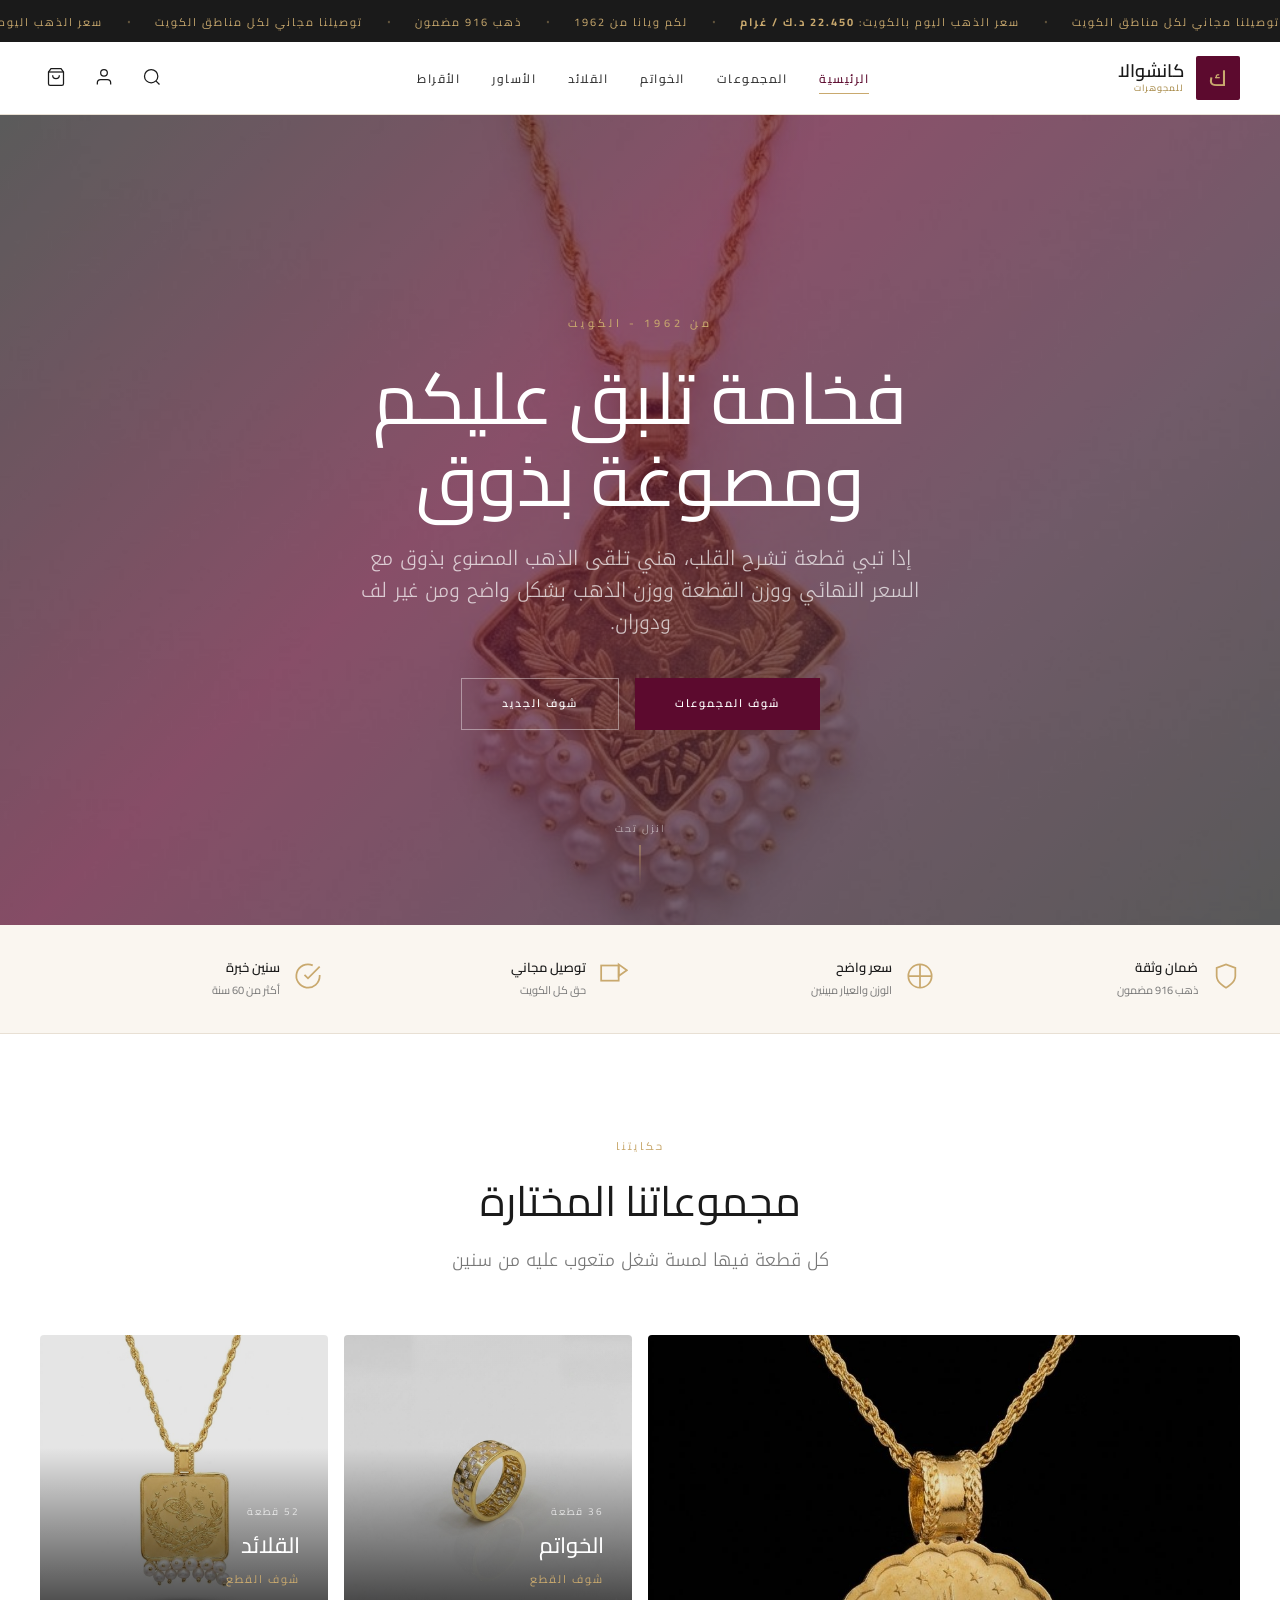
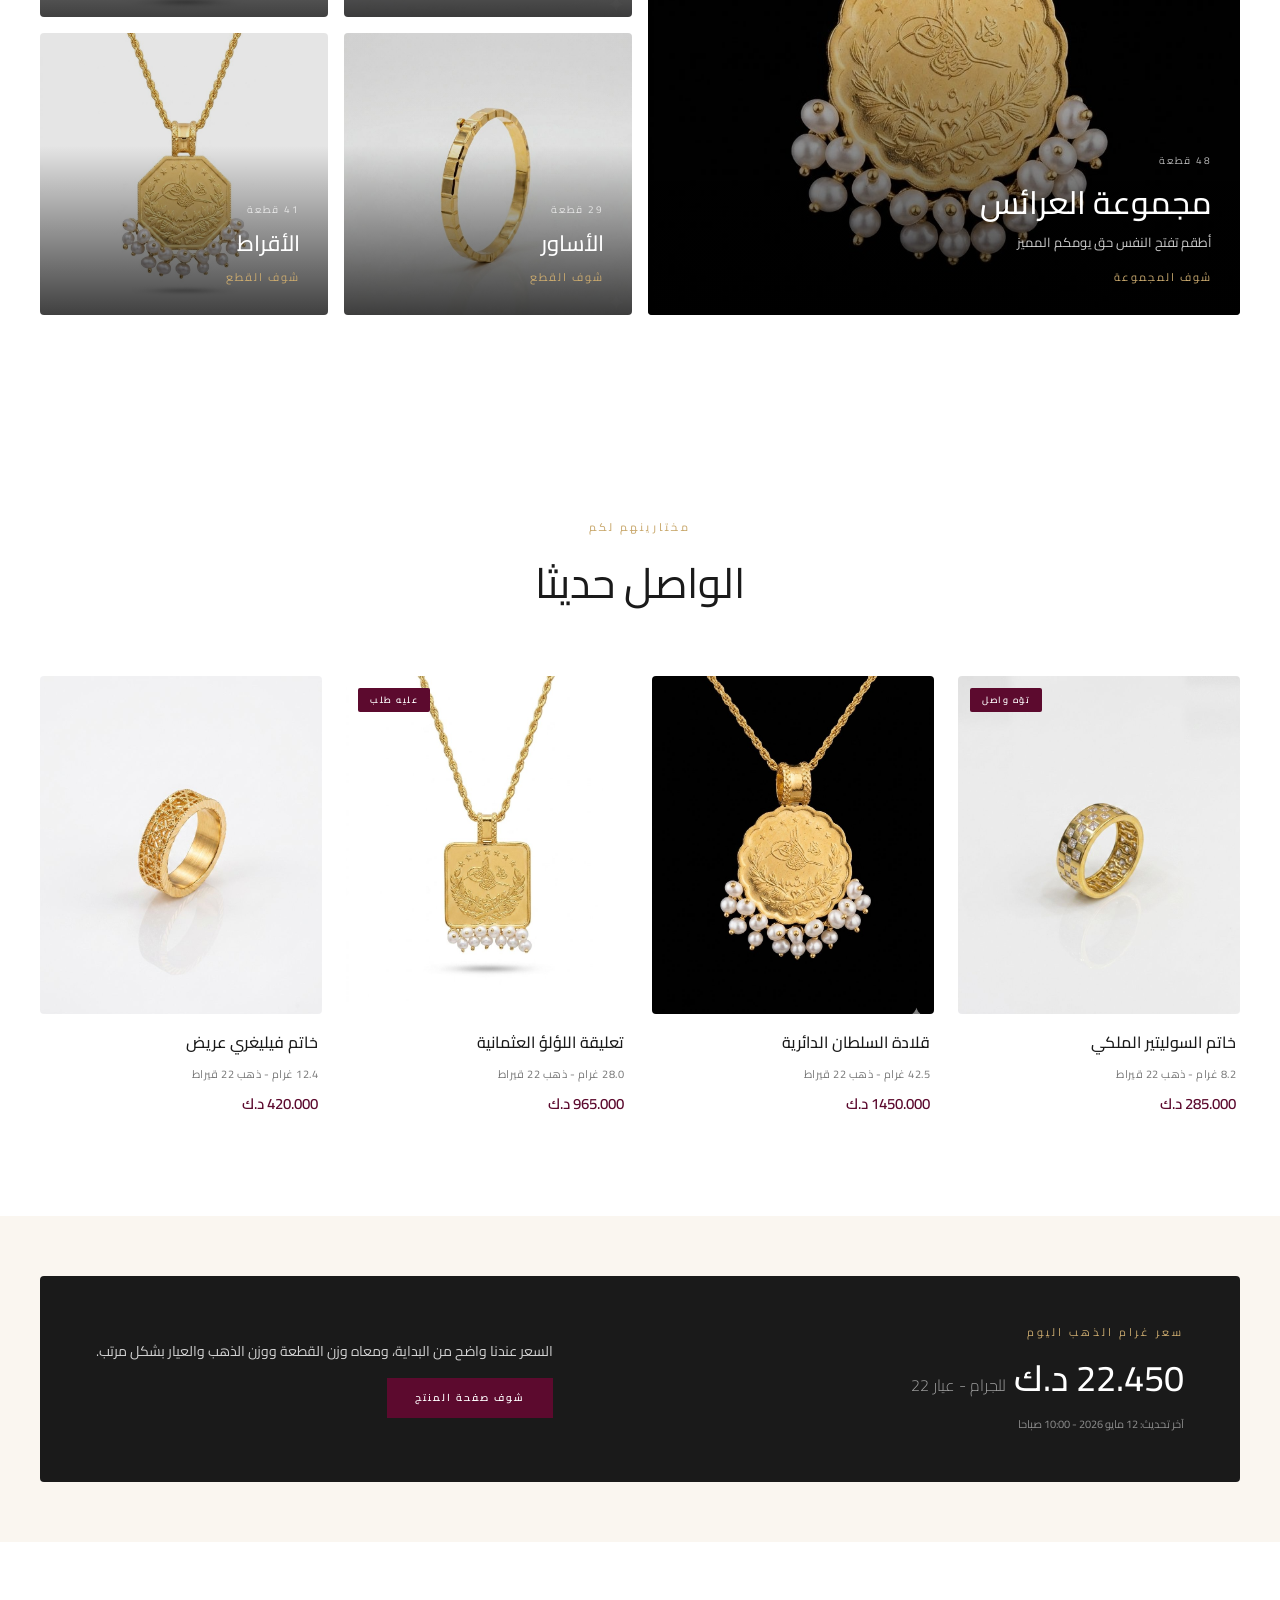
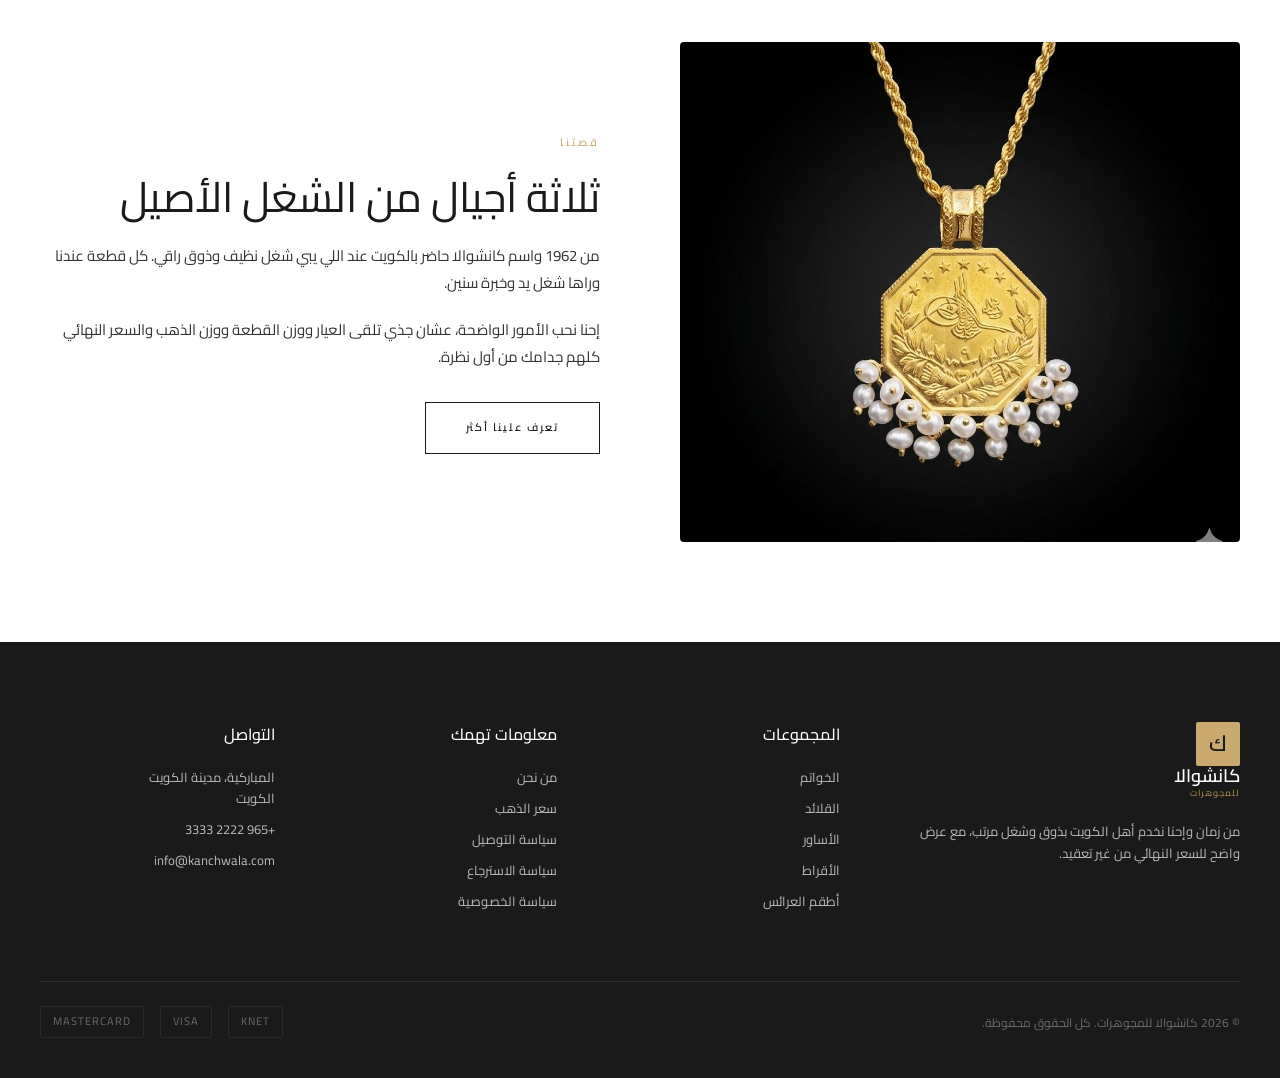
==== commit 64fdad40: "Convert storefront to Kuwaiti Arabic UI" ====
--- a/index.html
+++ b/index.html
@@ -3,7 +3,7 @@
 <head>
   <meta charset="UTF-8">
   <meta name="viewport" content="width=device-width, initial-scale=1.0">
-  <title>مجوهرات كانشوالا | ذهب فاخر في الكويت</title>
+  <title>كانشوالا للمجوهرات | ذهب وفخامة على الذوق الكويتي</title>
   <link rel="preconnect" href="https://fonts.googleapis.com">
   <link rel="preconnect" href="https://fonts.gstatic.com" crossorigin>
   <link href="https://fonts.googleapis.com/css2?family=Cairo:wght@400;500;600;700;800&family=Noto+Kufi+Arabic:wght@400;500;700&display=swap" rel="stylesheet">
@@ -13,21 +13,21 @@
 
   <div class="announcement-bar">
     <div class="announcement-bar__track">
-      <div class="announcement-bar__slide">توصيل مجاني إلى جميع مناطق الكويت</div>
-      <div class="announcement-bar__divider">&bull;</div>
-      <div class="announcement-bar__slide">سعر الذهب اليوم: <strong>22.450 د.ك / غرام</strong></div>
-      <div class="announcement-bar__divider">&bull;</div>
-      <div class="announcement-bar__slide">ثقة ممتدة منذ عام 1962</div>
-      <div class="announcement-bar__divider">&bull;</div>
-      <div class="announcement-bar__slide">ذهب عيار 916 معتمد</div>
-      <div class="announcement-bar__divider">&bull;</div>
-      <div class="announcement-bar__slide">توصيل مجاني إلى جميع مناطق الكويت</div>
-      <div class="announcement-bar__divider">&bull;</div>
-      <div class="announcement-bar__slide">سعر الذهب اليوم: <strong>22.450 د.ك / غرام</strong></div>
-      <div class="announcement-bar__divider">&bull;</div>
-      <div class="announcement-bar__slide">ثقة ممتدة منذ عام 1962</div>
-      <div class="announcement-bar__divider">&bull;</div>
-      <div class="announcement-bar__slide">ذهب عيار 916 معتمد</div>
+      <div class="announcement-bar__slide">توصيلنا مجاني لكل مناطق الكويت</div>
+      <div class="announcement-bar__divider">&bull;</div>
+      <div class="announcement-bar__slide">سعر الذهب اليوم بالكويت: <strong>22.450 د.ك / غرام</strong></div>
+      <div class="announcement-bar__divider">&bull;</div>
+      <div class="announcement-bar__slide">لكم ويانا من 1962</div>
+      <div class="announcement-bar__divider">&bull;</div>
+      <div class="announcement-bar__slide">ذهب 916 مضمون</div>
+      <div class="announcement-bar__divider">&bull;</div>
+      <div class="announcement-bar__slide">توصيلنا مجاني لكل مناطق الكويت</div>
+      <div class="announcement-bar__divider">&bull;</div>
+      <div class="announcement-bar__slide">سعر الذهب اليوم بالكويت: <strong>22.450 د.ك / غرام</strong></div>
+      <div class="announcement-bar__divider">&bull;</div>
+      <div class="announcement-bar__slide">لكم ويانا من 1962</div>
+      <div class="announcement-bar__divider">&bull;</div>
+      <div class="announcement-bar__slide">ذهب 916 مضمون</div>
     </div>
   </div>
 
@@ -86,16 +86,16 @@
       <div class="hero__gradient"></div>
     </div>
     <div class="hero__content">
-      <span class="hero__label">منذ 1962 - الكويت</span>
-      <h1 class="hero__title">أناقة خالدة<br>مصاغة من الذهب</h1>
-      <p class="hero__subtitle">اكتشفوا تشكيلة من المجوهرات المصنوعة بحرفية عالية مع عرض واضح للعيار ووزن القطعة والسعر النهائي مباشرة.</p>
+      <span class="hero__label">من 1962 - الكويت</span>
+      <h1 class="hero__title">فخامة تلبق عليكم<br>ومصوغة بذوق</h1>
+      <p class="hero__subtitle">إذا تبي قطعة تشرح القلب، هني تلقى الذهب المصنوع بذوق مع السعر النهائي ووزن القطعة ووزن الذهب بشكل واضح ومن غير لف ودوران.</p>
       <div class="hero__actions">
-        <a href="collection.html" class="btn btn--primary">تصفح المجموعات</a>
-        <a href="product.html" class="btn btn--outline">عرض المنتجات الجديدة</a>
+        <a href="collection.html" class="btn btn--primary">شوف المجموعات</a>
+        <a href="product.html" class="btn btn--outline">شوف الجديد</a>
       </div>
     </div>
     <div class="hero__scroll-indicator">
-      <span>تابع للأسفل</span>
+      <span>انزل تحت</span>
       <div class="hero__scroll-line"></div>
     </div>
   </section>
@@ -108,8 +108,8 @@
             <svg width="28" height="28" viewBox="0 0 24 24" fill="none" stroke="currentColor" stroke-width="1.5"><path d="M12 22s8-4 8-10V5l-8-3-8 3v7c0 6 8 10 8 10z"/></svg>
           </div>
           <div>
-            <strong>اعتماد رسمي</strong>
-            <span>ذهب 916 موثق</span>
+            <strong>ضمان وثقة</strong>
+            <span>ذهب 916 مضمون</span>
           </div>
         </div>
         <div class="trust-item">
@@ -117,8 +117,8 @@
             <svg width="28" height="28" viewBox="0 0 24 24" fill="none" stroke="currentColor" stroke-width="1.5"><path d="M12 2v20M2 12h20"/><circle cx="12" cy="12" r="10"/></svg>
           </div>
           <div>
-            <strong>سعر نهائي واضح</strong>
-            <span>الوزن والعيار موضحان</span>
+            <strong>سعر واضح</strong>
+            <span>الوزن والعيار مبينين</span>
           </div>
         </div>
         <div class="trust-item">
@@ -127,7 +127,7 @@
           </div>
           <div>
             <strong>توصيل مجاني</strong>
-            <span>داخل الكويت</span>
+            <span>حق كل الكويت</span>
           </div>
         </div>
         <div class="trust-item">
@@ -135,8 +135,8 @@
             <svg width="28" height="28" viewBox="0 0 24 24" fill="none" stroke="currentColor" stroke-width="1.5"><path d="M22 11.08V12a10 10 0 1 1-5.93-9.14"/><polyline points="22 4 12 14.01 9 11.01"/></svg>
           </div>
           <div>
-            <strong>خبرة طويلة</strong>
-            <span>أكثر من 60 عاما</span>
+            <strong>سنين خبرة</strong>
+            <span>أكثر من 60 سنة</span>
           </div>
         </div>
       </div>
@@ -146,9 +146,9 @@
   <section class="section featured-collections">
     <div class="container">
       <div class="section__header">
-        <span class="section__label">تراثنا</span>
-        <h2 class="section__title">مجموعات مختارة</h2>
-        <p class="section__desc">كل قطعة تحمل حكاية من الحرفة المتوارثة عبر الأجيال</p>
+        <span class="section__label">حكايتنا</span>
+        <h2 class="section__title">مجموعاتنا المختارة</h2>
+        <p class="section__desc">كل قطعة فيها لمسة شغل متعوب عليه من سنين</p>
       </div>
       <div class="collections-grid">
         <a href="collection.html" class="collection-card collection-card--large">
@@ -157,8 +157,8 @@
             <div class="collection-card__content">
               <span class="collection-card__count">48 قطعة</span>
               <h3>مجموعة العرائس</h3>
-              <p>أطقم فاخرة للمناسبات الخاصة</p>
-              <span class="collection-card__link">اكتشف المجموعة</span>
+              <p>أطقم تفتح النفس حق يومكم المميز</p>
+              <span class="collection-card__link">شوف المجموعة</span>
             </div>
           </div>
         </a>
@@ -168,7 +168,7 @@
             <div class="collection-card__content">
               <span class="collection-card__count">36 قطعة</span>
               <h3>الخواتم</h3>
-              <span class="collection-card__link">عرض المنتجات</span>
+              <span class="collection-card__link">شوف القطع</span>
             </div>
           </div>
         </a>
@@ -178,7 +178,7 @@
             <div class="collection-card__content">
               <span class="collection-card__count">52 قطعة</span>
               <h3>القلائد</h3>
-              <span class="collection-card__link">عرض المنتجات</span>
+              <span class="collection-card__link">شوف القطع</span>
             </div>
           </div>
         </a>
@@ -188,7 +188,7 @@
             <div class="collection-card__content">
               <span class="collection-card__count">29 قطعة</span>
               <h3>الأساور</h3>
-              <span class="collection-card__link">عرض المنتجات</span>
+              <span class="collection-card__link">شوف القطع</span>
             </div>
           </div>
         </a>
@@ -198,7 +198,7 @@
             <div class="collection-card__content">
               <span class="collection-card__count">41 قطعة</span>
               <h3>الأقراط</h3>
-              <span class="collection-card__link">عرض المنتجات</span>
+              <span class="collection-card__link">شوف القطع</span>
             </div>
           </div>
         </a>
@@ -209,13 +209,13 @@
   <section class="section featured-products">
     <div class="container">
       <div class="section__header">
-        <span class="section__label">مختاراتنا</span>
-        <h2 class="section__title">وصل حديثا</h2>
+        <span class="section__label">مختارينهم لكم</span>
+        <h2 class="section__title">الواصل حديثا</h2>
       </div>
       <div class="products-grid">
         <a href="product.html" class="product-card">
           <div class="product-card__image product-card__image--gold-1">
-            <div class="product-card__badge">جديد</div>
+            <div class="product-card__badge">توّه واصل</div>
           </div>
           <div class="product-card__info">
             <h3>خاتم السوليتير الملكي</h3>
@@ -237,7 +237,7 @@
         </a>
         <a href="product.html" class="product-card">
           <div class="product-card__image product-card__image--gold-3">
-            <div class="product-card__badge">الأكثر طلبا</div>
+            <div class="product-card__badge">عليه طلب</div>
           </div>
           <div class="product-card__info">
             <h3>تعليقة اللؤلؤ العثمانية</h3>
@@ -270,8 +270,8 @@
           <span class="gold-rate-card__update">آخر تحديث: 12 مايو 2026 - 10:00 صباحا</span>
         </div>
         <div class="gold-rate-card__right">
-          <p>نعرض لكم السعر النهائي مباشرة مع توضيح وزن القطعة ووزن الذهب والعيار.</p>
-          <a href="product.html" class="btn btn--primary btn--sm">عرض صفحة المنتج</a>
+          <p>السعر عندنا واضح من البداية، ومعاه وزن القطعة ووزن الذهب والعيار بشكل مرتب.</p>
+          <a href="product.html" class="btn btn--primary btn--sm">شوف صفحة المنتج</a>
         </div>
       </div>
     </div>
@@ -283,9 +283,9 @@
         <div class="story-image story-bg"></div>
         <div class="story-content">
           <span class="section__label">قصتنا</span>
-          <h2 class="section__title">ثلاثة أجيال من الحرفة</h2>
-          <p>منذ عام 1962 تخدم مجوهرات كانشوالا العملاء الباحثين عن الجودة والأصالة في الكويت. كل قطعة لدينا تصاغ بعناية وتحمل روح الحرفة التقليدية.</p>
-          <p>نعرض العيار ووزن القطعة ووزن الذهب مع السعر النهائي بشكل واضح حتى تكون تجربة الشراء مباشرة وسهلة.</p>
+          <h2 class="section__title">ثلاثة أجيال من الشغل الأصيل</h2>
+          <p>من 1962 واسم كانشوالا حاضر بالكويت عند اللي يبي شغل نظيف وذوق راقي. كل قطعة عندنا وراها شغل يد وخبرة سنين.</p>
+          <p>إحنا نحب الأمور الواضحة، عشان جذي تلقى العيار ووزن القطعة ووزن الذهب والسعر النهائي كلهم جدامك من أول نظرة.</p>
           <a href="#" class="btn btn--outline">تعرف علينا أكثر</a>
         </div>
       </div>
@@ -303,7 +303,7 @@
               <span class="logo-tagline">للمجوهرات</span>
             </div>
           </div>
-          <p>مجوهرات موثوقة في الكويت منذ 1962 مع تصاميم ذهبية راقية وعرض واضح للسعر النهائي.</p>
+          <p>من زمان وإحنا نخدم أهل الكويت بذوق وشغل مرتب، مع عرض واضح للسعر النهائي من غير تعقيد.</p>
         </div>
         <div class="footer__links">
           <h4>المجموعات</h4>
@@ -314,7 +314,7 @@
           <a href="#">أطقم العرائس</a>
         </div>
         <div class="footer__links">
-          <h4>معلومات</h4>
+          <h4>معلومات تهمك</h4>
           <a href="#">من نحن</a>
           <a href="#">سعر الذهب</a>
           <a href="#">سياسة التوصيل</a>
@@ -329,7 +329,7 @@
         </div>
       </div>
       <div class="footer__bottom">
-        <p>© 2026 مجوهرات كانشوالا. جميع الحقوق محفوظة.</p>
+        <p>© 2026 كانشوالا للمجوهرات. كل الحقوق محفوظة.</p>
         <div class="footer__payments">
           <span>KNET</span>
           <span>Visa</span>
@@ -343,7 +343,7 @@
     <div class="cart-drawer__overlay" onclick="closeCart()"></div>
     <div class="cart-drawer__panel">
       <div class="cart-drawer__header">
-        <h3>سلة التسوق</h3>
+        <h3>السلة</h3>
         <button onclick="closeCart()" class="cart-drawer__close" aria-label="إغلاق">&times;</button>
       </div>
       <div class="cart-drawer__items" id="cartItems"></div>
@@ -362,7 +362,7 @@
           <button class="civil-id-section__toggle" onclick="toggleCivilId()">
             <div class="civil-id-section__toggle-left">
               <svg width="16" height="16" viewBox="0 0 24 24" fill="none" stroke="currentColor" stroke-width="2"><path d="M12 22s8-4 8-10V5l-8-3-8 3v7c0 6 8 10 8 10z"/></svg>
-              <span>البطاقة المدنية مطلوبة لإتمام الطلب</span>
+              <span>البطاقة المدنية مطلوبة عشان نكمّل الطلب</span>
             </div>
             <div class="civil-id-section__toggle-arrow">
               <svg width="16" height="16" viewBox="0 0 24 24" fill="none" stroke="currentColor" stroke-width="2"><polyline points="6 9 12 15 18 9"/></svg>
@@ -370,7 +370,7 @@
           </button>
           <div class="civil-id-section__body">
             <div class="civil-id-section__inner">
-              <p class="civil-id-section__note">يشترط القانون الكويتي وجود بطاقة مدنية سارية لشراء الذهب.</p>
+              <p class="civil-id-section__note">حسب القانون بالكويت لازم تكون عندك بطاقة مدنية سارية عشان شراء الذهب.</p>
               <div class="civil-id-form">
                 <div class="form-group">
                   <label for="civilIdName">الاسم الكامل كما هو في البطاقة *</label>
@@ -390,7 +390,7 @@
                     <input type="file" id="civilIdFile" accept="image/*" multiple onchange="handleCivilIdUpload(this)">
                     <div class="civil-id-upload__placeholder" id="civilIdPlaceholder">
                       <svg width="28" height="28" viewBox="0 0 24 24" fill="none" stroke="currentColor" stroke-width="1.5"><rect x="3" y="3" width="18" height="18" rx="2"/><circle cx="8.5" cy="8.5" r="1.5"/><path d="m21 15-5-5L5 21"/></svg>
-                      <span>اضغط لرفع صور البطاقة المدنية</span>
+                      <span>اضغط وحط صور البطاقة المدنية</span>
                       <small>الصورتان مطلوبة - JPG أو PNG</small>
                     </div>
                     <div class="civil-id-upload__preview" id="civilIdPreview" style="display:none;"></div>
@@ -400,23 +400,23 @@
                   <label class="checkbox-label">
                     <input type="checkbox" id="civilIdConsent">
                     <span class="checkbox-custom"></span>
-                    <span class="checkbox-text">أوافق على مشاركة بيانات البطاقة المدنية مع مجوهرات كانشوالا لأغراض التحقق من الطلب حسب متطلبات القانون الكويتي، وسيتم التعامل مع البيانات وفقا لـ <a href="#" style="color:var(--color-gold-dark);text-decoration:underline;">سياسة الخصوصية</a>.</span>
+                    <span class="checkbox-text">أوافق إن بيانات البطاقة المدنية تنرسل لكانشوالا عشان التحقق من الطلب حسب متطلبات القانون الكويتي، وبيتم التعامل معاها حسب <a href="#" style="color:var(--color-gold-dark);text-decoration:underline;">سياسة الخصوصية</a>.</span>
                   </label>
                 </div>
               </div>
             </div>
           </div>
         </div>
-        <button class="btn btn--primary btn--full" id="checkoutBtn" onclick="handleCheckout()">إتمام الطلب</button>
+        <button class="btn btn--primary btn--full" id="checkoutBtn" onclick="handleCheckout()">كمّل الطلب</button>
         <p class="cart-drawer__secure">
           <svg width="12" height="12" viewBox="0 0 24 24" fill="none" stroke="currentColor" stroke-width="2"><rect x="3" y="11" width="18" height="11" rx="2" ry="2"/><path d="M7 11V7a5 5 0 0 1 10 0v4"/></svg>
-          دفع آمن - اتصال مشفر
+          دفع آمن - اتصال مشفّر
         </p>
       </div>
       <div class="cart-drawer__empty" id="cartEmpty">
         <svg width="48" height="48" viewBox="0 0 24 24" fill="none" stroke="#C9A96E" stroke-width="1"><path d="M6 2 3 6v14a2 2 0 0 0 2 2h14a2 2 0 0 0 2-2V6l-3-4Z"/><path d="M3 6h18"/><path d="M16 10a4 4 0 0 1-8 0"/></svg>
-        <p>السلة فارغة حاليا</p>
-        <a href="collection.html" class="btn btn--outline btn--sm">تصفح المجموعات</a>
+        <p>السلة للحين فاضية</p>
+        <a href="collection.html" class="btn btn--outline btn--sm">شوف المجموعات</a>
       </div>
     </div>
   </div>
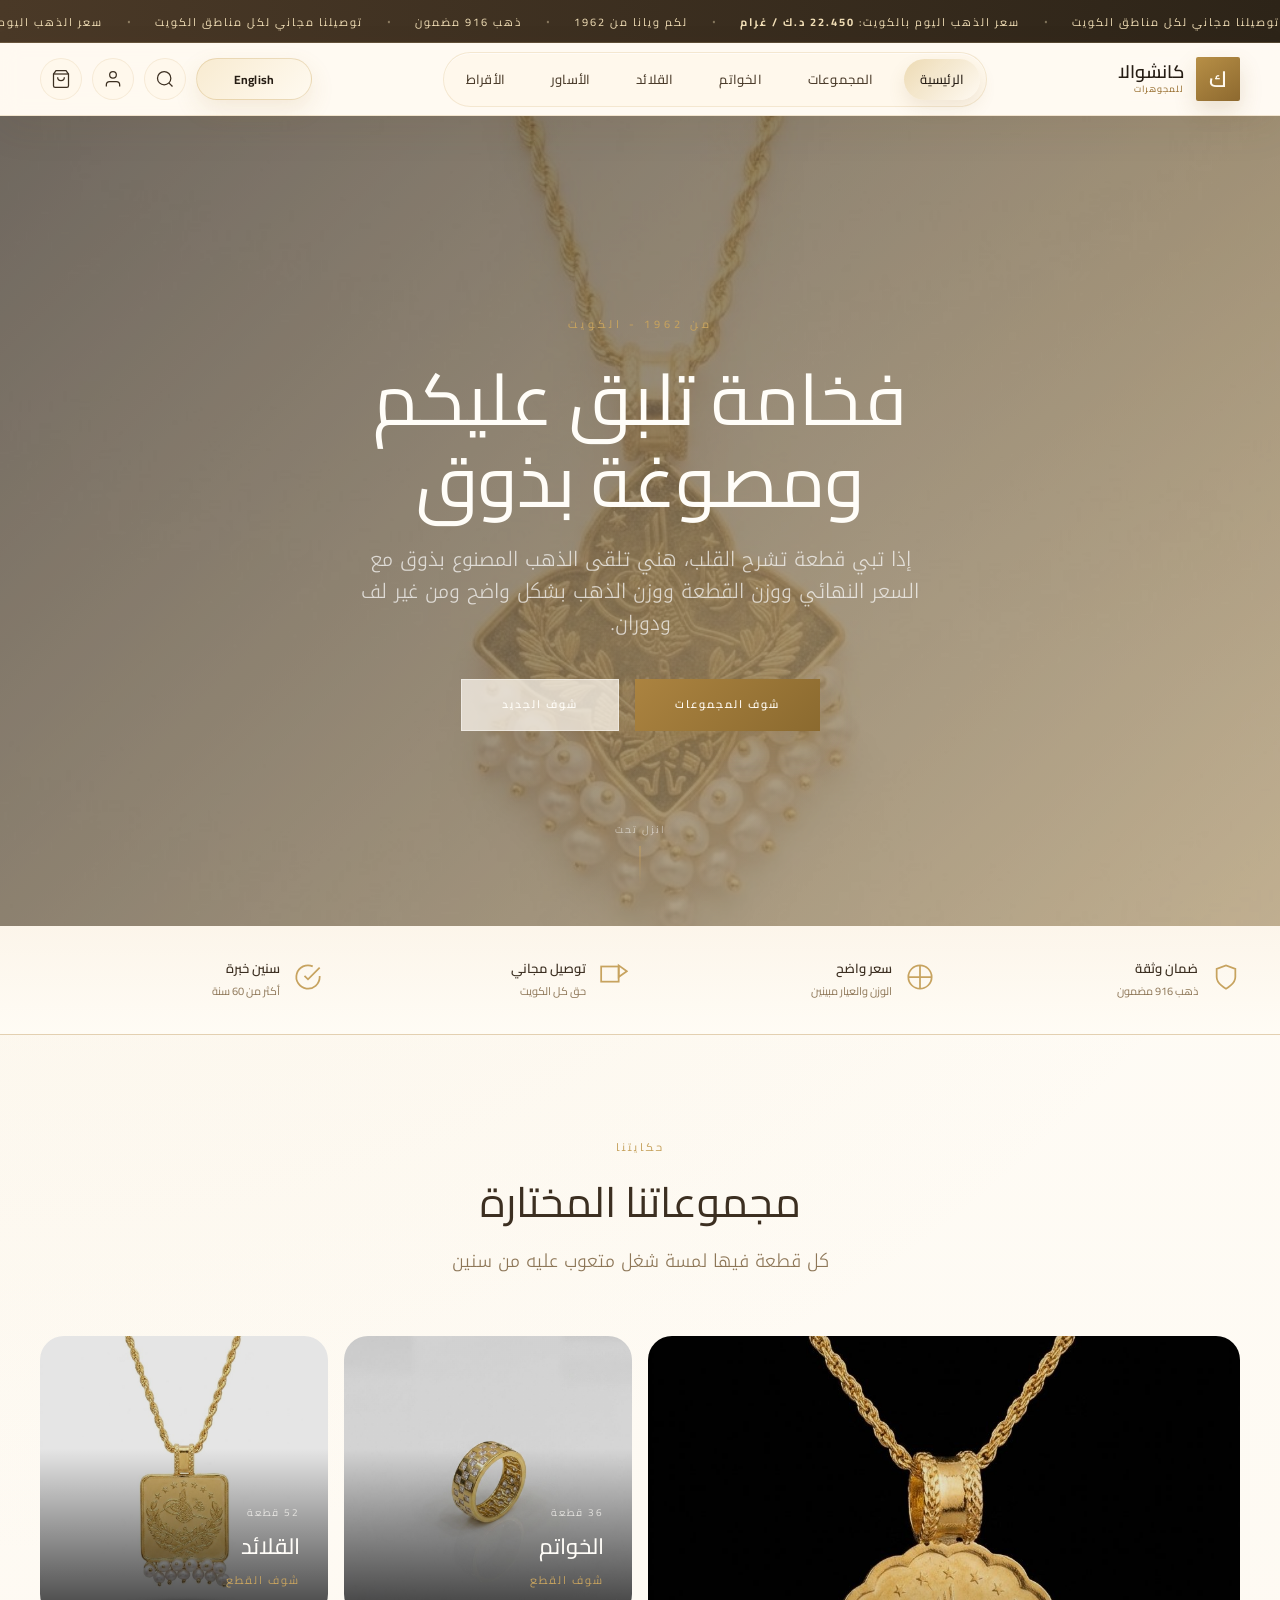
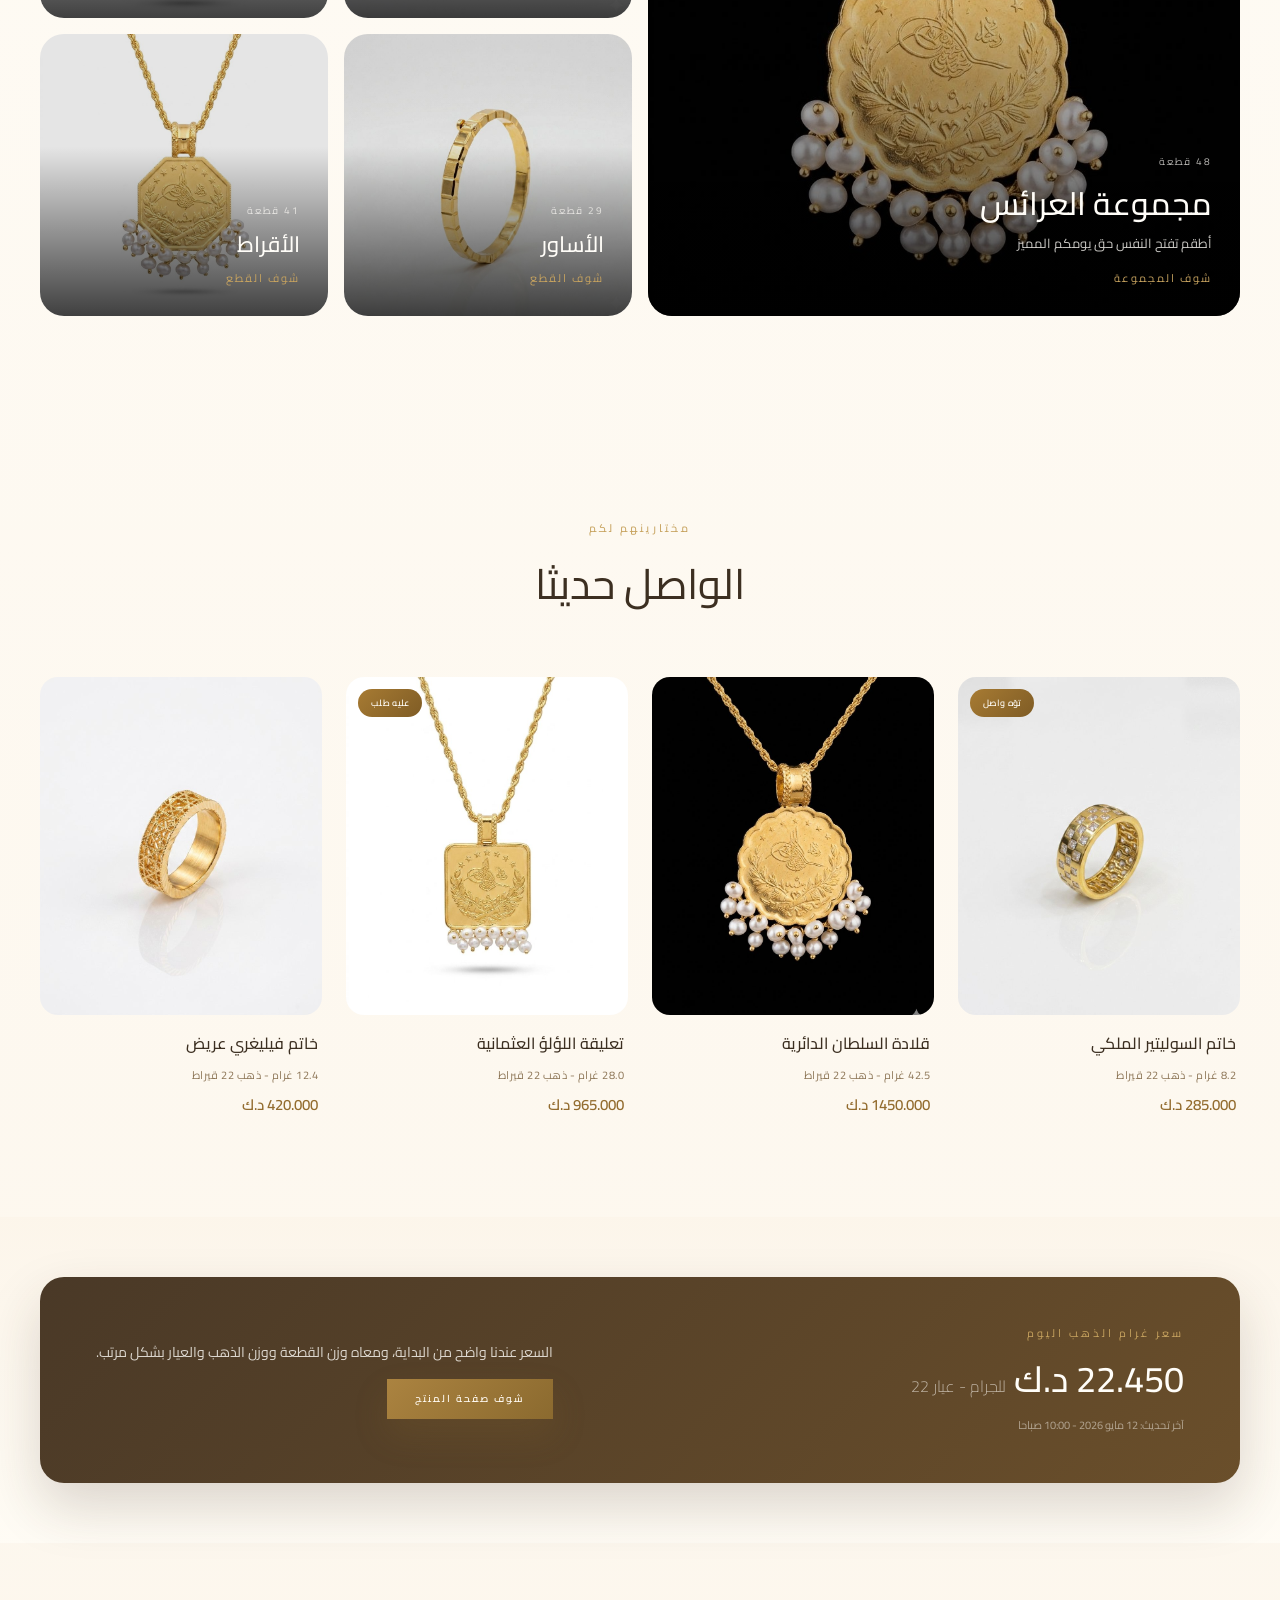
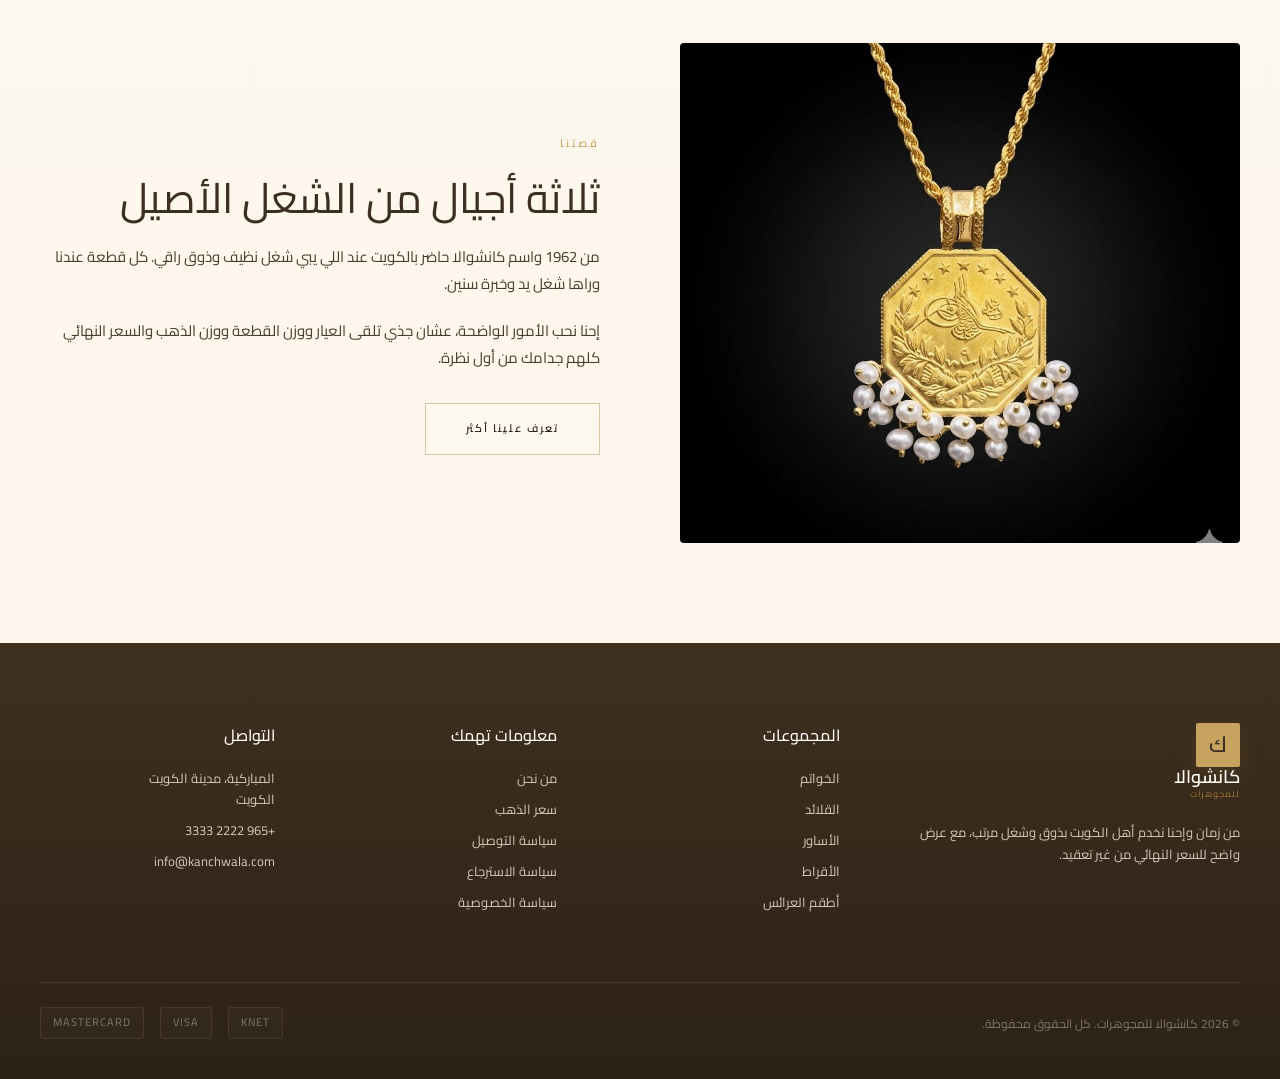
==== commit ea8ccf02: "Add bilingual switch and warm beige gold redesign" ====
--- a/index.html
+++ b/index.html
@@ -3,62 +3,62 @@
 <head>
   <meta charset="UTF-8">
   <meta name="viewport" content="width=device-width, initial-scale=1.0">
-  <title>كانشوالا للمجوهرات | ذهب وفخامة على الذوق الكويتي</title>
+  <title data-en-title="Kanchwala Jewellery | Gold and elegance, Kuwait style">كانشوالا للمجوهرات | ذهب وفخامة على الذوق الكويتي</title>
   <link rel="preconnect" href="https://fonts.googleapis.com">
   <link rel="preconnect" href="https://fonts.gstatic.com" crossorigin>
   <link href="https://fonts.googleapis.com/css2?family=Cairo:wght@400;500;600;700;800&family=Noto+Kufi+Arabic:wght@400;500;700&display=swap" rel="stylesheet">
   <link rel="stylesheet" href="styles.css">
 </head>
 <body>
-
   <div class="announcement-bar">
     <div class="announcement-bar__track">
-      <div class="announcement-bar__slide">توصيلنا مجاني لكل مناطق الكويت</div>
-      <div class="announcement-bar__divider">&bull;</div>
-      <div class="announcement-bar__slide">سعر الذهب اليوم بالكويت: <strong>22.450 د.ك / غرام</strong></div>
-      <div class="announcement-bar__divider">&bull;</div>
-      <div class="announcement-bar__slide">لكم ويانا من 1962</div>
-      <div class="announcement-bar__divider">&bull;</div>
-      <div class="announcement-bar__slide">ذهب 916 مضمون</div>
-      <div class="announcement-bar__divider">&bull;</div>
-      <div class="announcement-bar__slide">توصيلنا مجاني لكل مناطق الكويت</div>
-      <div class="announcement-bar__divider">&bull;</div>
-      <div class="announcement-bar__slide">سعر الذهب اليوم بالكويت: <strong>22.450 د.ك / غرام</strong></div>
-      <div class="announcement-bar__divider">&bull;</div>
-      <div class="announcement-bar__slide">لكم ويانا من 1962</div>
-      <div class="announcement-bar__divider">&bull;</div>
-      <div class="announcement-bar__slide">ذهب 916 مضمون</div>
+      <div class="announcement-bar__slide" data-en="Free delivery all across Kuwait">توصيلنا مجاني لكل مناطق الكويت</div>
+      <div class="announcement-bar__divider">&bull;</div>
+      <div class="announcement-bar__slide" data-en-html="Today&apos;s gold rate in Kuwait: <strong>KWD 22.450 / gram</strong>">سعر الذهب اليوم بالكويت: <strong>22.450 د.ك / غرام</strong></div>
+      <div class="announcement-bar__divider">&bull;</div>
+      <div class="announcement-bar__slide" data-en="Trusted by you since 1962">لكم ويانا من 1962</div>
+      <div class="announcement-bar__divider">&bull;</div>
+      <div class="announcement-bar__slide" data-en="Guaranteed 916 gold">ذهب 916 مضمون</div>
+      <div class="announcement-bar__divider">&bull;</div>
+      <div class="announcement-bar__slide" data-en="Free delivery all across Kuwait">توصيلنا مجاني لكل مناطق الكويت</div>
+      <div class="announcement-bar__divider">&bull;</div>
+      <div class="announcement-bar__slide" data-en-html="Today&apos;s gold rate in Kuwait: <strong>KWD 22.450 / gram</strong>">سعر الذهب اليوم بالكويت: <strong>22.450 د.ك / غرام</strong></div>
+      <div class="announcement-bar__divider">&bull;</div>
+      <div class="announcement-bar__slide" data-en="Trusted by you since 1962">لكم ويانا من 1962</div>
+      <div class="announcement-bar__divider">&bull;</div>
+      <div class="announcement-bar__slide" data-en="Guaranteed 916 gold">ذهب 916 مضمون</div>
     </div>
   </div>
 
   <header class="header">
     <div class="header__container">
-      <button class="header__menu-toggle" aria-label="القائمة" onclick="toggleMobileMenu()">
+      <button class="header__menu-toggle" data-en-aria="Menu" aria-label="القائمة" onclick="toggleMobileMenu()">
         <span></span><span></span><span></span>
       </button>
       <a href="index.html" class="header__logo">
         <div class="logo-mark">ك</div>
         <div class="logo-text">
-          <span class="logo-name">كانشوالا</span>
-          <span class="logo-tagline">للمجوهرات</span>
+          <span class="logo-name" data-en="Kanchwala">كانشوالا</span>
+          <span class="logo-tagline" data-en="Jewellery">للمجوهرات</span>
         </div>
       </a>
       <nav class="header__nav" id="mainNav">
-        <a href="index.html" class="active">الرئيسية</a>
-        <a href="collection.html">المجموعات</a>
-        <a href="product.html">الخواتم</a>
-        <a href="#">القلائد</a>
-        <a href="#">الأساور</a>
-        <a href="#">الأقراط</a>
+        <a href="index.html" class="active" data-en="Home">الرئيسية</a>
+        <a href="collection.html" data-en="Collections">المجموعات</a>
+        <a href="product.html" data-en="Rings">الخواتم</a>
+        <a href="#" data-en="Necklaces">القلائد</a>
+        <a href="#" data-en="Bangles">الأساور</a>
+        <a href="#" data-en="Earrings">الأقراط</a>
       </nav>
       <div class="header__actions">
-        <button class="header__icon" aria-label="بحث">
+        <button class="lang-switch" data-lang-toggle type="button" onclick="toggleLanguage()" aria-label="Switch to English">English</button>
+        <button class="header__icon" data-en-aria="Search" aria-label="بحث">
           <svg width="20" height="20" viewBox="0 0 24 24" fill="none" stroke="currentColor" stroke-width="1.5"><circle cx="11" cy="11" r="8"/><path d="m21 21-4.35-4.35"/></svg>
         </button>
-        <button class="header__icon" aria-label="الحساب">
+        <button class="header__icon" data-en-aria="Account" aria-label="الحساب">
           <svg width="20" height="20" viewBox="0 0 24 24" fill="none" stroke="currentColor" stroke-width="1.5"><path d="M20 21v-2a4 4 0 0 0-4-4H8a4 4 0 0 0-4 4v2"/><circle cx="12" cy="7" r="4"/></svg>
         </button>
-        <button class="header__icon header__cart-btn" aria-label="السلة" onclick="openCart()">
+        <button class="header__icon header__cart-btn" data-en-aria="Cart" aria-label="السلة" onclick="openCart()">
           <svg width="20" height="20" viewBox="0 0 24 24" fill="none" stroke="currentColor" stroke-width="1.5"><path d="M6 2 3 6v14a2 2 0 0 0 2 2h14a2 2 0 0 0 2-2V6l-3-4Z"/><path d="M3 6h18"/><path d="M16 10a4 4 0 0 1-8 0"/></svg>
           <span class="cart-count" id="cartCount">0</span>
         </button>
@@ -69,14 +69,17 @@
   <div class="mobile-menu" id="mobileMenu">
     <div class="mobile-menu__overlay" onclick="toggleMobileMenu()"></div>
     <div class="mobile-menu__panel">
-      <button class="mobile-menu__close" aria-label="إغلاق" onclick="toggleMobileMenu()">&times;</button>
+      <button class="mobile-menu__close" data-en-aria="Close" aria-label="إغلاق" onclick="toggleMobileMenu()">&times;</button>
+      <div class="mobile-menu__utility">
+        <button class="lang-switch lang-switch--mobile" data-lang-toggle type="button" onclick="toggleLanguage()" aria-label="Switch to English">English</button>
+      </div>
       <nav class="mobile-menu__nav">
-        <a href="index.html">الرئيسية</a>
-        <a href="collection.html">المجموعات</a>
-        <a href="product.html">الخواتم</a>
-        <a href="#">القلائد</a>
-        <a href="#">الأساور</a>
-        <a href="#">الأقراط</a>
+        <a href="index.html" data-en="Home">الرئيسية</a>
+        <a href="collection.html" data-en="Collections">المجموعات</a>
+        <a href="product.html" data-en="Rings">الخواتم</a>
+        <a href="#" data-en="Necklaces">القلائد</a>
+        <a href="#" data-en="Bangles">الأساور</a>
+        <a href="#" data-en="Earrings">الأقراط</a>
       </nav>
     </div>
   </div>
@@ -86,16 +89,16 @@
       <div class="hero__gradient"></div>
     </div>
     <div class="hero__content">
-      <span class="hero__label">من 1962 - الكويت</span>
-      <h1 class="hero__title">فخامة تلبق عليكم<br>ومصوغة بذوق</h1>
-      <p class="hero__subtitle">إذا تبي قطعة تشرح القلب، هني تلقى الذهب المصنوع بذوق مع السعر النهائي ووزن القطعة ووزن الذهب بشكل واضح ومن غير لف ودوران.</p>
+      <span class="hero__label" data-en="Since 1962 - Kuwait">من 1962 - الكويت</span>
+      <h1 class="hero__title" data-en-html="Gold that feels elegant<br>and made with taste">فخامة تلبق عليكم<br>ومصوغة بذوق</h1>
+      <p class="hero__subtitle" data-en="If you want a piece that feels special, you will find beautifully made gold here with the final price, total weight, and gold weight shown clearly from the start.">إذا تبي قطعة تشرح القلب، هني تلقى الذهب المصنوع بذوق مع السعر النهائي ووزن القطعة ووزن الذهب بشكل واضح ومن غير لف ودوران.</p>
       <div class="hero__actions">
-        <a href="collection.html" class="btn btn--primary">شوف المجموعات</a>
-        <a href="product.html" class="btn btn--outline">شوف الجديد</a>
+        <a href="collection.html" class="btn btn--primary" data-en="See collections">شوف المجموعات</a>
+        <a href="product.html" class="btn btn--outline" data-en="See what&apos;s new">شوف الجديد</a>
       </div>
     </div>
     <div class="hero__scroll-indicator">
-      <span>انزل تحت</span>
+      <span data-en="Scroll down">انزل تحت</span>
       <div class="hero__scroll-line"></div>
     </div>
   </section>
@@ -108,8 +111,8 @@
             <svg width="28" height="28" viewBox="0 0 24 24" fill="none" stroke="currentColor" stroke-width="1.5"><path d="M12 22s8-4 8-10V5l-8-3-8 3v7c0 6 8 10 8 10z"/></svg>
           </div>
           <div>
-            <strong>ضمان وثقة</strong>
-            <span>ذهب 916 مضمون</span>
+            <strong data-en="Confidence and guarantee">ضمان وثقة</strong>
+            <span data-en="Guaranteed 916 gold">ذهب 916 مضمون</span>
           </div>
         </div>
         <div class="trust-item">
@@ -117,8 +120,8 @@
             <svg width="28" height="28" viewBox="0 0 24 24" fill="none" stroke="currentColor" stroke-width="1.5"><path d="M12 2v20M2 12h20"/><circle cx="12" cy="12" r="10"/></svg>
           </div>
           <div>
-            <strong>سعر واضح</strong>
-            <span>الوزن والعيار مبينين</span>
+            <strong data-en="Clear pricing">سعر واضح</strong>
+            <span data-en="Weight and karat are shown">الوزن والعيار مبينين</span>
           </div>
         </div>
         <div class="trust-item">
@@ -126,8 +129,8 @@
             <svg width="28" height="28" viewBox="0 0 24 24" fill="none" stroke="currentColor" stroke-width="1.5"><rect x="1" y="3" width="15" height="13"/><polygon points="23 7 16 12 16 2 23 7"/></svg>
           </div>
           <div>
-            <strong>توصيل مجاني</strong>
-            <span>حق كل الكويت</span>
+            <strong data-en="Free delivery">توصيل مجاني</strong>
+            <span data-en="Across Kuwait">حق كل الكويت</span>
           </div>
         </div>
         <div class="trust-item">
@@ -135,8 +138,8 @@
             <svg width="28" height="28" viewBox="0 0 24 24" fill="none" stroke="currentColor" stroke-width="1.5"><path d="M22 11.08V12a10 10 0 1 1-5.93-9.14"/><polyline points="22 4 12 14.01 9 11.01"/></svg>
           </div>
           <div>
-            <strong>سنين خبرة</strong>
-            <span>أكثر من 60 سنة</span>
+            <strong data-en="Years of experience">سنين خبرة</strong>
+            <span data-en="More than 60 years">أكثر من 60 سنة</span>
           </div>
         </div>
       </div>
@@ -146,19 +149,19 @@
   <section class="section featured-collections">
     <div class="container">
       <div class="section__header">
-        <span class="section__label">حكايتنا</span>
-        <h2 class="section__title">مجموعاتنا المختارة</h2>
-        <p class="section__desc">كل قطعة فيها لمسة شغل متعوب عليه من سنين</p>
+        <span class="section__label" data-en="Our story">حكايتنا</span>
+        <h2 class="section__title" data-en="Our selected collections">مجموعاتنا المختارة</h2>
+        <p class="section__desc" data-en="Every piece carries the touch of careful work built over many years.">كل قطعة فيها لمسة شغل متعوب عليه من سنين</p>
       </div>
       <div class="collections-grid">
         <a href="collection.html" class="collection-card collection-card--large">
           <div class="collection-card__image collection-bg--bridal">
             <div class="collection-card__overlay"></div>
             <div class="collection-card__content">
-              <span class="collection-card__count">48 قطعة</span>
-              <h3>مجموعة العرائس</h3>
-              <p>أطقم تفتح النفس حق يومكم المميز</p>
-              <span class="collection-card__link">شوف المجموعة</span>
+              <span class="collection-card__count" data-en="48 pieces">48 قطعة</span>
+              <h3 data-en="Bridal collection">مجموعة العرائس</h3>
+              <p data-en="Sets that feel perfect for your special day.">أطقم تفتح النفس حق يومكم المميز</p>
+              <span class="collection-card__link" data-en="View collection">شوف المجموعة</span>
             </div>
           </div>
         </a>
@@ -166,9 +169,9 @@
           <div class="collection-card__image collection-bg--rings">
             <div class="collection-card__overlay"></div>
             <div class="collection-card__content">
-              <span class="collection-card__count">36 قطعة</span>
-              <h3>الخواتم</h3>
-              <span class="collection-card__link">شوف القطع</span>
+              <span class="collection-card__count" data-en="36 pieces">36 قطعة</span>
+              <h3 data-en="Rings">الخواتم</h3>
+              <span class="collection-card__link" data-en="View pieces">شوف القطع</span>
             </div>
           </div>
         </a>
@@ -176,9 +179,9 @@
           <div class="collection-card__image collection-bg--necklaces">
             <div class="collection-card__overlay"></div>
             <div class="collection-card__content">
-              <span class="collection-card__count">52 قطعة</span>
-              <h3>القلائد</h3>
-              <span class="collection-card__link">شوف القطع</span>
+              <span class="collection-card__count" data-en="52 pieces">52 قطعة</span>
+              <h3 data-en="Necklaces">القلائد</h3>
+              <span class="collection-card__link" data-en="View pieces">شوف القطع</span>
             </div>
           </div>
         </a>
@@ -186,9 +189,9 @@
           <div class="collection-card__image collection-bg--bangles">
             <div class="collection-card__overlay"></div>
             <div class="collection-card__content">
-              <span class="collection-card__count">29 قطعة</span>
-              <h3>الأساور</h3>
-              <span class="collection-card__link">شوف القطع</span>
+              <span class="collection-card__count" data-en="29 pieces">29 قطعة</span>
+              <h3 data-en="Bangles">الأساور</h3>
+              <span class="collection-card__link" data-en="View pieces">شوف القطع</span>
             </div>
           </div>
         </a>
@@ -196,9 +199,9 @@
           <div class="collection-card__image collection-bg--earrings">
             <div class="collection-card__overlay"></div>
             <div class="collection-card__content">
-              <span class="collection-card__count">41 قطعة</span>
-              <h3>الأقراط</h3>
-              <span class="collection-card__link">شوف القطع</span>
+              <span class="collection-card__count" data-en="41 pieces">41 قطعة</span>
+              <h3 data-en="Earrings">الأقراط</h3>
+              <span class="collection-card__link" data-en="View pieces">شوف القطع</span>
             </div>
           </div>
         </a>
@@ -209,18 +212,18 @@
   <section class="section featured-products">
     <div class="container">
       <div class="section__header">
-        <span class="section__label">مختارينهم لكم</span>
-        <h2 class="section__title">الواصل حديثا</h2>
+        <span class="section__label" data-en="Picked for you">مختارينهم لكم</span>
+        <h2 class="section__title" data-en="New arrivals">الواصل حديثا</h2>
       </div>
       <div class="products-grid">
         <a href="product.html" class="product-card">
           <div class="product-card__image product-card__image--gold-1">
-            <div class="product-card__badge">توّه واصل</div>
+            <div class="product-card__badge" data-en="Just in">توّه واصل</div>
           </div>
           <div class="product-card__info">
-            <h3>خاتم السوليتير الملكي</h3>
+            <h3 data-en="Royal solitaire ring">خاتم السوليتير الملكي</h3>
             <div class="product-card__meta">
-              <span class="product-card__weight">8.2 غرام - ذهب 22 قيراط</span>
+              <span class="product-card__weight" data-en="8.2g - 22K gold">8.2 غرام - ذهب 22 قيراط</span>
             </div>
             <div class="product-card__price">285.000 د.ك</div>
           </div>
@@ -228,21 +231,21 @@
         <a href="product.html" class="product-card">
           <div class="product-card__image product-card__image--gold-2"></div>
           <div class="product-card__info">
-            <h3>قلادة السلطان الدائرية</h3>
+            <h3 data-en="Sultan medallion pendant">قلادة السلطان الدائرية</h3>
             <div class="product-card__meta">
-              <span class="product-card__weight">42.5 غرام - ذهب 22 قيراط</span>
+              <span class="product-card__weight" data-en="42.5g - 22K gold">42.5 غرام - ذهب 22 قيراط</span>
             </div>
             <div class="product-card__price">1450.000 د.ك</div>
           </div>
         </a>
         <a href="product.html" class="product-card">
           <div class="product-card__image product-card__image--gold-3">
-            <div class="product-card__badge">عليه طلب</div>
+            <div class="product-card__badge" data-en="Popular">عليه طلب</div>
           </div>
           <div class="product-card__info">
-            <h3>تعليقة اللؤلؤ العثمانية</h3>
+            <h3 data-en="Ottoman pearl pendant">تعليقة اللؤلؤ العثمانية</h3>
             <div class="product-card__meta">
-              <span class="product-card__weight">28.0 غرام - ذهب 22 قيراط</span>
+              <span class="product-card__weight" data-en="28.0g - 22K gold">28.0 غرام - ذهب 22 قيراط</span>
             </div>
             <div class="product-card__price">965.000 د.ك</div>
           </div>
@@ -250,9 +253,9 @@
         <a href="product.html" class="product-card">
           <div class="product-card__image product-card__image--gold-4"></div>
           <div class="product-card__info">
-            <h3>خاتم فيليغري عريض</h3>
+            <h3 data-en="Wide filigree ring">خاتم فيليغري عريض</h3>
             <div class="product-card__meta">
-              <span class="product-card__weight">12.4 غرام - ذهب 22 قيراط</span>
+              <span class="product-card__weight" data-en="12.4g - 22K gold">12.4 غرام - ذهب 22 قيراط</span>
             </div>
             <div class="product-card__price">420.000 د.ك</div>
           </div>
@@ -265,13 +268,13 @@
     <div class="container">
       <div class="gold-rate-card">
         <div class="gold-rate-card__left">
-          <span class="gold-rate-card__label">سعر غرام الذهب اليوم</span>
-          <div class="gold-rate-card__price">22.450 د.ك <small>للجرام - عيار 22</small></div>
-          <span class="gold-rate-card__update">آخر تحديث: 12 مايو 2026 - 10:00 صباحا</span>
+          <span class="gold-rate-card__label" data-en="Today&apos;s gold rate">سعر غرام الذهب اليوم</span>
+          <div class="gold-rate-card__price" data-en-html="KWD 22.450 <small>per gram - 22K</small>">22.450 د.ك <small>للجرام - عيار 22</small></div>
+          <span class="gold-rate-card__update" data-en="Updated: May 12, 2026 - 10:00 AM">آخر تحديث: 12 مايو 2026 - 10:00 صباحا</span>
         </div>
         <div class="gold-rate-card__right">
-          <p>السعر عندنا واضح من البداية، ومعاه وزن القطعة ووزن الذهب والعيار بشكل مرتب.</p>
-          <a href="product.html" class="btn btn--primary btn--sm">شوف صفحة المنتج</a>
+          <p data-en="Our final price is shown clearly from the start, with total weight, gold weight, and karat all laid out properly.">السعر عندنا واضح من البداية، ومعاه وزن القطعة ووزن الذهب والعيار بشكل مرتب.</p>
+          <a href="product.html" class="btn btn--primary btn--sm" data-en="See product page">شوف صفحة المنتج</a>
         </div>
       </div>
     </div>
@@ -282,11 +285,11 @@
       <div class="story-grid">
         <div class="story-image story-bg"></div>
         <div class="story-content">
-          <span class="section__label">قصتنا</span>
-          <h2 class="section__title">ثلاثة أجيال من الشغل الأصيل</h2>
-          <p>من 1962 واسم كانشوالا حاضر بالكويت عند اللي يبي شغل نظيف وذوق راقي. كل قطعة عندنا وراها شغل يد وخبرة سنين.</p>
-          <p>إحنا نحب الأمور الواضحة، عشان جذي تلقى العيار ووزن القطعة ووزن الذهب والسعر النهائي كلهم جدامك من أول نظرة.</p>
-          <a href="#" class="btn btn--outline">تعرف علينا أكثر</a>
+          <span class="section__label" data-en="Our story">قصتنا</span>
+          <h2 class="section__title" data-en="Three generations of real craft">ثلاثة أجيال من الشغل الأصيل</h2>
+          <p data-en="Since 1962, the Kanchwala name has been known in Kuwait for clean work and refined taste. Every piece here carries years of handwork and experience behind it.">من 1962 واسم كانشوالا حاضر بالكويت عند اللي يبي شغل نظيف وذوق راقي. كل قطعة عندنا وراها شغل يد وخبرة سنين.</p>
+          <p data-en="We like things to be clear, so you see the karat, piece weight, gold weight, and final price in front of you from the first look.">إحنا نحب الأمور الواضحة، عشان جذي تلقى العيار ووزن القطعة ووزن الذهب والسعر النهائي كلهم جدامك من أول نظرة.</p>
+          <a href="#" class="btn btn--outline" data-en="Learn more about us">تعرف علينا أكثر</a>
         </div>
       </div>
     </div>
@@ -299,37 +302,37 @@
           <div class="footer__logo">
             <div class="logo-mark">ك</div>
             <div class="logo-text">
-              <span class="logo-name">كانشوالا</span>
-              <span class="logo-tagline">للمجوهرات</span>
-            </div>
-          </div>
-          <p>من زمان وإحنا نخدم أهل الكويت بذوق وشغل مرتب، مع عرض واضح للسعر النهائي من غير تعقيد.</p>
+              <span class="logo-name" data-en="Kanchwala">كانشوالا</span>
+              <span class="logo-tagline" data-en="Jewellery">للمجوهرات</span>
+            </div>
+          </div>
+          <p data-en="We have been serving Kuwait with refined taste and tidy craftsmanship for years, with a clear final price and no unnecessary complexity.">من زمان وإحنا نخدم أهل الكويت بذوق وشغل مرتب، مع عرض واضح للسعر النهائي من غير تعقيد.</p>
         </div>
         <div class="footer__links">
-          <h4>المجموعات</h4>
-          <a href="collection.html">الخواتم</a>
-          <a href="#">القلائد</a>
-          <a href="#">الأساور</a>
-          <a href="#">الأقراط</a>
-          <a href="#">أطقم العرائس</a>
+          <h4 data-en="Collections">المجموعات</h4>
+          <a href="collection.html" data-en="Rings">الخواتم</a>
+          <a href="#" data-en="Necklaces">القلائد</a>
+          <a href="#" data-en="Bangles">الأساور</a>
+          <a href="#" data-en="Earrings">الأقراط</a>
+          <a href="#" data-en="Bridal sets">أطقم العرائس</a>
         </div>
         <div class="footer__links">
-          <h4>معلومات تهمك</h4>
-          <a href="#">من نحن</a>
-          <a href="#">سعر الذهب</a>
-          <a href="#">سياسة التوصيل</a>
-          <a href="#">سياسة الاسترجاع</a>
-          <a href="#">سياسة الخصوصية</a>
+          <h4 data-en="Helpful info">معلومات تهمك</h4>
+          <a href="#" data-en="About us">من نحن</a>
+          <a href="#" data-en="Gold rate">سعر الذهب</a>
+          <a href="#" data-en="Delivery policy">سياسة التوصيل</a>
+          <a href="#" data-en="Returns policy">سياسة الاسترجاع</a>
+          <a href="#" data-en="Privacy policy">سياسة الخصوصية</a>
         </div>
         <div class="footer__links">
-          <h4>التواصل</h4>
-          <p>المباركية، مدينة الكويت<br>الكويت</p>
+          <h4 data-en="Contact">التواصل</h4>
+          <p data-en-html="Al Mubarakiya, Kuwait City<br>Kuwait">المباركية، مدينة الكويت<br>الكويت</p>
           <p>+965 2222 3333</p>
           <p>info@kanchwala.com</p>
         </div>
       </div>
       <div class="footer__bottom">
-        <p>© 2026 كانشوالا للمجوهرات. كل الحقوق محفوظة.</p>
+        <p data-en="© 2026 Kanchwala Jewellery. All rights reserved.">© 2026 كانشوالا للمجوهرات. كل الحقوق محفوظة.</p>
         <div class="footer__payments">
           <span>KNET</span>
           <span>Visa</span>
@@ -343,18 +346,18 @@
     <div class="cart-drawer__overlay" onclick="closeCart()"></div>
     <div class="cart-drawer__panel">
       <div class="cart-drawer__header">
-        <h3>السلة</h3>
-        <button onclick="closeCart()" class="cart-drawer__close" aria-label="إغلاق">&times;</button>
+        <h3 data-en="Your bag">السلة</h3>
+        <button onclick="closeCart()" class="cart-drawer__close" data-en-aria="Close" aria-label="إغلاق">&times;</button>
       </div>
       <div class="cart-drawer__items" id="cartItems"></div>
       <div class="cart-drawer__footer" id="cartFooter" style="display:none;">
         <div class="cart-drawer__totals">
           <div class="cart-drawer__total-row">
-            <span>المجموع الفرعي</span>
+            <span data-en="Subtotal">المجموع الفرعي</span>
             <span id="cartSubtotal">0.000 د.ك</span>
           </div>
           <div class="cart-drawer__total-row cart-drawer__total-row--grand">
-            <span>الإجمالي</span>
+            <span data-en="Total">الإجمالي</span>
             <span id="cartTotal">0.000 د.ك</span>
           </div>
         </div>
@@ -362,7 +365,7 @@
           <button class="civil-id-section__toggle" onclick="toggleCivilId()">
             <div class="civil-id-section__toggle-left">
               <svg width="16" height="16" viewBox="0 0 24 24" fill="none" stroke="currentColor" stroke-width="2"><path d="M12 22s8-4 8-10V5l-8-3-8 3v7c0 6 8 10 8 10z"/></svg>
-              <span>البطاقة المدنية مطلوبة عشان نكمّل الطلب</span>
+              <span data-en="Civil ID is required to complete the order">البطاقة المدنية مطلوبة عشان نكمّل الطلب</span>
             </div>
             <div class="civil-id-section__toggle-arrow">
               <svg width="16" height="16" viewBox="0 0 24 24" fill="none" stroke="currentColor" stroke-width="2"><polyline points="6 9 12 15 18 9"/></svg>
@@ -370,28 +373,28 @@
           </button>
           <div class="civil-id-section__body">
             <div class="civil-id-section__inner">
-              <p class="civil-id-section__note">حسب القانون بالكويت لازم تكون عندك بطاقة مدنية سارية عشان شراء الذهب.</p>
+              <p class="civil-id-section__note" data-en="Kuwait law requires a valid Civil ID for gold purchases.">حسب القانون بالكويت لازم تكون عندك بطاقة مدنية سارية عشان شراء الذهب.</p>
               <div class="civil-id-form">
                 <div class="form-group">
-                  <label for="civilIdName">الاسم الكامل كما هو في البطاقة *</label>
-                  <input type="text" id="civilIdName" placeholder="اكتب الاسم الكامل" required>
+                  <label for="civilIdName" data-en="Full name as shown on Civil ID *">الاسم الكامل كما هو في البطاقة *</label>
+                  <input type="text" id="civilIdName" data-en-placeholder="Enter full name" placeholder="اكتب الاسم الكامل" required>
                 </div>
                 <div class="form-group">
-                  <label for="civilIdNumber">رقم البطاقة المدنية *</label>
-                  <input type="text" id="civilIdNumber" placeholder="مثال: 281234567890" maxlength="12" required>
+                  <label for="civilIdNumber" data-en="Civil ID number *">رقم البطاقة المدنية *</label>
+                  <input type="text" id="civilIdNumber" data-en-placeholder="Example: 281234567890" placeholder="مثال: 281234567890" maxlength="12" required>
                 </div>
                 <div class="form-group">
-                  <label for="civilIdPhone">رقم الهاتف *</label>
-                  <input type="tel" id="civilIdPhone" placeholder="+965 XXXX XXXX" required>
+                  <label for="civilIdPhone" data-en="Phone number *">رقم الهاتف *</label>
+                  <input type="tel" id="civilIdPhone" data-en-placeholder="+965 XXXX XXXX" placeholder="+965 XXXX XXXX" required>
                 </div>
                 <div class="form-group">
-                  <label>صورة البطاقة المدنية من الأمام والخلف *</label>
+                  <label data-en="Civil ID images, front and back *">صورة البطاقة المدنية من الأمام والخلف *</label>
                   <div class="civil-id-upload" id="civilIdUpload">
                     <input type="file" id="civilIdFile" accept="image/*" multiple onchange="handleCivilIdUpload(this)">
                     <div class="civil-id-upload__placeholder" id="civilIdPlaceholder">
                       <svg width="28" height="28" viewBox="0 0 24 24" fill="none" stroke="currentColor" stroke-width="1.5"><rect x="3" y="3" width="18" height="18" rx="2"/><circle cx="8.5" cy="8.5" r="1.5"/><path d="m21 15-5-5L5 21"/></svg>
-                      <span>اضغط وحط صور البطاقة المدنية</span>
-                      <small>الصورتان مطلوبة - JPG أو PNG</small>
+                      <span data-en="Tap to upload your Civil ID images">اضغط وحط صور البطاقة المدنية</span>
+                      <small data-en="Front and back are required - JPG or PNG">الصورتين مطلوبات - JPG أو PNG</small>
                     </div>
                     <div class="civil-id-upload__preview" id="civilIdPreview" style="display:none;"></div>
                   </div>
@@ -400,7 +403,7 @@
                   <label class="checkbox-label">
                     <input type="checkbox" id="civilIdConsent">
                     <span class="checkbox-custom"></span>
-                    <span class="checkbox-text">أوافق إن بيانات البطاقة المدنية تنرسل لكانشوالا عشان التحقق من الطلب حسب متطلبات القانون الكويتي، وبيتم التعامل معاها حسب <a href="#" style="color:var(--color-gold-dark);text-decoration:underline;">سياسة الخصوصية</a>.</span>
+                    <span class="checkbox-text" data-en-html="I agree to share my Civil ID details with Kanchwala for order verification as required by Kuwaiti law, and the data will be handled according to the <a href='#' style='color:var(--color-gold-dark);text-decoration:underline;'>privacy policy</a>.">أوافق إن بيانات البطاقة المدنية تنرسل لكانشوالا عشان التحقق من الطلب حسب متطلبات القانون الكويتي، وبيتم التعامل معاها حسب <a href="#" style="color:var(--color-gold-dark);text-decoration:underline;">سياسة الخصوصية</a>.</span>
                   </label>
                 </div>
               </div>
@@ -408,15 +411,15 @@
           </div>
         </div>
         <button class="btn btn--primary btn--full" id="checkoutBtn" onclick="handleCheckout()">كمّل الطلب</button>
-        <p class="cart-drawer__secure">
+        <p class="cart-drawer__secure" data-en="Secure checkout - encrypted connection">
           <svg width="12" height="12" viewBox="0 0 24 24" fill="none" stroke="currentColor" stroke-width="2"><rect x="3" y="11" width="18" height="11" rx="2" ry="2"/><path d="M7 11V7a5 5 0 0 1 10 0v4"/></svg>
           دفع آمن - اتصال مشفّر
         </p>
       </div>
       <div class="cart-drawer__empty" id="cartEmpty">
         <svg width="48" height="48" viewBox="0 0 24 24" fill="none" stroke="#C9A96E" stroke-width="1"><path d="M6 2 3 6v14a2 2 0 0 0 2 2h14a2 2 0 0 0 2-2V6l-3-4Z"/><path d="M3 6h18"/><path d="M16 10a4 4 0 0 1-8 0"/></svg>
-        <p>السلة للحين فاضية</p>
-        <a href="collection.html" class="btn btn--outline btn--sm">شوف المجموعات</a>
+        <p data-en="Your bag is still empty">السلة للحين فاضية</p>
+        <a href="collection.html" class="btn btn--outline btn--sm" data-en="See collections">شوف المجموعات</a>
       </div>
     </div>
   </div>
--- a/styles.css
+++ b/styles.css
@@ -2129,3 +2129,560 @@
     max-width: 180px;
   }
 }
+
+/* ========================================
+   WARM BEIGE + GOLDEN REDESIGN
+   ======================================== */
+:root {
+  --color-burgundy: #8b6a2f;
+  --color-burgundy-light: #af8843;
+  --color-gold: #c7a35f;
+  --color-gold-light: #e1c891;
+  --color-gold-dark: #9a7233;
+  --color-ivory: #fcf5ea;
+  --color-cream: #f4e6cf;
+  --color-charcoal: #3c2f21;
+  --color-dark: #261d14;
+  --color-text: #4b3c2b;
+  --color-text-light: #8d7657;
+  --color-border: #e3d0b1;
+  --color-white: #fffdf8;
+}
+
+html {
+  direction: ltr;
+}
+
+html[dir="rtl"] {
+  direction: rtl;
+}
+
+html[dir="ltr"] {
+  direction: ltr;
+}
+
+body {
+  background:
+    radial-gradient(circle at top left, rgba(226, 196, 140, 0.18), transparent 35%),
+    linear-gradient(180deg, #fffdf8 0%, #fcf5ea 100%);
+  text-align: start;
+}
+
+html[dir="rtl"] body {
+  text-align: right;
+}
+
+html[dir="ltr"] body {
+  text-align: left;
+}
+
+.announcement-bar {
+  background: linear-gradient(90deg, #4a3927 0%, #2d2418 100%);
+  color: #f2dfb7;
+  border-bottom: 1px solid rgba(255, 224, 173, 0.18);
+}
+
+.header {
+  background: rgba(255, 250, 242, 0.92);
+  backdrop-filter: blur(10px);
+  border-bottom: 1px solid rgba(199, 163, 95, 0.24);
+  box-shadow: 0 14px 38px rgba(85, 62, 28, 0.08);
+}
+
+.header__container {
+  gap: 20px;
+}
+
+.header__nav {
+  gap: 14px;
+  padding: 6px;
+  background: rgba(255, 248, 236, 0.9);
+  border: 1px solid rgba(199, 163, 95, 0.2);
+  border-radius: 999px;
+  box-shadow: inset 0 1px 0 rgba(255, 255, 255, 0.65);
+}
+
+.header__nav a {
+  font-size: 13px;
+  letter-spacing: 0.2px;
+  text-transform: none;
+  padding: 10px 16px;
+  border-radius: 999px;
+}
+
+.header__nav a::after {
+  display: none;
+}
+
+.header__nav a:hover,
+.header__nav a.active {
+  color: var(--color-dark);
+  background: linear-gradient(135deg, rgba(225, 200, 145, 0.62), rgba(255, 250, 242, 0.95));
+  box-shadow: 0 8px 18px rgba(139, 106, 47, 0.12);
+}
+
+.header__actions {
+  gap: 10px;
+}
+
+.logo-mark {
+  background: linear-gradient(145deg, #b78f46 0%, #8d692f 100%);
+  color: #fff9ee;
+  box-shadow: 0 10px 22px rgba(139, 106, 47, 0.18);
+}
+
+.logo-name {
+  color: var(--color-dark);
+}
+
+.logo-tagline {
+  color: var(--color-gold-dark);
+}
+
+.header__icon {
+  width: 42px;
+  height: 42px;
+  display: inline-flex;
+  align-items: center;
+  justify-content: center;
+  border-radius: 999px;
+  background: rgba(255, 248, 236, 0.82);
+  border: 1px solid rgba(199, 163, 95, 0.16);
+}
+
+.header__icon:hover {
+  color: var(--color-dark);
+  background: rgba(225, 200, 145, 0.26);
+}
+
+.cart-count {
+  background: linear-gradient(135deg, #a57a34, #7a5926);
+  top: -3px;
+}
+
+html[dir="ltr"] .cart-count {
+  right: auto;
+  left: -4px;
+}
+
+.lang-switch {
+  display: inline-flex;
+  align-items: center;
+  justify-content: center;
+  min-width: 116px;
+  height: 42px;
+  padding: 0 18px;
+  border: 1px solid rgba(199, 163, 95, 0.34);
+  border-radius: 999px;
+  background: linear-gradient(135deg, #f8ebd1 0%, #fffaf0 100%);
+  color: var(--color-dark);
+  font-family: var(--font-body);
+  font-size: 12px;
+  font-weight: 700;
+  letter-spacing: 0.2px;
+  cursor: pointer;
+  box-shadow: 0 10px 24px rgba(175, 136, 67, 0.14);
+  transition: transform 0.25s ease, box-shadow 0.25s ease, background 0.25s ease;
+}
+
+.lang-switch:hover {
+  transform: translateY(-1px);
+  background: linear-gradient(135deg, #e9ce98 0%, #fff7ea 100%);
+  box-shadow: 0 14px 28px rgba(175, 136, 67, 0.22);
+}
+
+.lang-switch--mobile {
+  width: 100%;
+}
+
+.mobile-menu__panel {
+  background:
+    linear-gradient(180deg, rgba(255, 250, 242, 0.98), rgba(249, 239, 218, 0.98)),
+    var(--color-white);
+  border-inline-start: 1px solid rgba(199, 163, 95, 0.24);
+  box-shadow: 0 24px 50px rgba(60, 47, 33, 0.18);
+}
+
+.mobile-menu__utility {
+  margin-top: 44px;
+  margin-bottom: 26px;
+}
+
+.mobile-menu__close {
+  color: var(--color-dark);
+}
+
+.mobile-menu__nav a {
+  padding: 14px 18px;
+  border-radius: 20px;
+  background: rgba(255, 248, 236, 0.75);
+  border: 1px solid rgba(199, 163, 95, 0.16);
+  font-size: 18px;
+}
+
+.mobile-menu__nav a:hover,
+.mobile-menu__nav a.active {
+  color: var(--color-dark);
+  background: rgba(225, 200, 145, 0.32);
+}
+
+html[dir="ltr"] .mobile-menu__panel {
+  left: 0;
+  right: auto;
+  transform: translateX(-100%);
+  border-inline-start: none;
+  border-inline-end: 1px solid rgba(199, 163, 95, 0.24);
+}
+
+html[dir="ltr"] .mobile-menu.active .mobile-menu__panel {
+  transform: translateX(0);
+}
+
+html[dir="ltr"] .mobile-menu__close {
+  right: 20px;
+  left: auto;
+}
+
+.btn--primary,
+.btn--add-to-cart {
+  background: linear-gradient(135deg, #ab8340 0%, #8b6a2f 100%);
+  color: #fffaf2;
+  box-shadow: 0 16px 34px rgba(139, 106, 47, 0.2);
+}
+
+.btn--primary:hover,
+.btn--add-to-cart:hover {
+  background: linear-gradient(135deg, #9c7435 0%, #6f5325 100%);
+}
+
+.btn--outline {
+  color: var(--color-dark);
+  border: 1px solid rgba(154, 114, 51, 0.38);
+  background: rgba(255, 250, 242, 0.72);
+}
+
+.btn--outline:hover {
+  background: rgba(225, 200, 145, 0.26);
+  color: var(--color-dark);
+  border-color: rgba(154, 114, 51, 0.56);
+}
+
+.hero__bg {
+  background:
+    linear-gradient(135deg, rgba(40, 30, 20, 0.84), rgba(139, 106, 47, 0.64)),
+    radial-gradient(circle at top right, rgba(234, 208, 153, 0.42), transparent 38%);
+}
+
+.hero__gradient {
+  opacity: 0.22;
+}
+
+.trust-bar,
+.gold-rate-section,
+.section--soft {
+  background: linear-gradient(180deg, rgba(252, 245, 234, 0.92), rgba(255, 252, 245, 0.96));
+}
+
+.collection-card,
+.product-card--soft,
+.gold-rate-card,
+.pricing-breakdown,
+.product-description,
+.cart-drawer__panel,
+.civil-id-section,
+.collection-toolbar,
+.breadcrumb-shell {
+  border-radius: 24px;
+}
+
+.product-card--soft {
+  padding: 14px;
+  background: rgba(255, 250, 242, 0.88);
+  border: 1px solid rgba(199, 163, 95, 0.16);
+  box-shadow: 0 20px 42px rgba(78, 60, 32, 0.08);
+}
+
+.product-card__image {
+  border-radius: 18px;
+}
+
+.product-card__badge {
+  background: linear-gradient(135deg, #a77b33 0%, #7f5c25 100%);
+  padding: 7px 13px;
+  border-radius: 999px;
+  letter-spacing: 0.3px;
+  text-transform: none;
+}
+
+.product-card__price,
+.product-info__price-main {
+  color: #936c2f;
+}
+
+.product-card__info,
+.footer__links a,
+.footer__links p,
+.product-description p,
+.product-features li,
+.pricing-breakdown__value,
+.collection-card__content,
+.gold-rate-card__right {
+  text-align: start;
+}
+
+.page-header,
+.page-header--soft {
+  background:
+    linear-gradient(135deg, rgba(56, 43, 26, 0.84), rgba(132, 98, 44, 0.52)),
+    linear-gradient(180deg, rgba(255, 249, 239, 0.78), rgba(250, 239, 214, 0.78));
+  border-bottom: 1px solid rgba(225, 200, 145, 0.26);
+}
+
+.page-header__bg {
+  opacity: 0.2;
+}
+
+.page-header .breadcrumb,
+.breadcrumb {
+  color: rgba(255, 251, 242, 0.8);
+}
+
+.page-header p {
+  color: rgba(255, 248, 236, 0.86);
+}
+
+.breadcrumb-shell {
+  background: rgba(255, 248, 236, 0.84);
+  border-bottom: 1px solid rgba(199, 163, 95, 0.16);
+  margin-bottom: 8px;
+}
+
+.breadcrumb-shell .breadcrumb {
+  padding: 16px 0;
+  color: var(--color-text-light);
+}
+
+.breadcrumb-shell .breadcrumb a {
+  color: var(--color-gold-dark);
+}
+
+.collection-toolbar {
+  padding: 22px 24px;
+  background: rgba(255, 250, 242, 0.84);
+  border: 1px solid rgba(199, 163, 95, 0.16);
+}
+
+.collection-toolbar__sort select {
+  min-width: 180px;
+  background: #fff9ef;
+}
+
+.gold-rate-card {
+  background:
+    linear-gradient(135deg, rgba(74, 57, 39, 0.98), rgba(108, 80, 43, 0.96)),
+    var(--color-charcoal);
+  box-shadow: 0 24px 54px rgba(60, 47, 33, 0.18);
+}
+
+.product-gallery__main,
+.product-gallery__thumb {
+  border-radius: 20px;
+}
+
+.product-gallery__main {
+  box-shadow: 0 24px 54px rgba(78, 60, 32, 0.1);
+}
+
+.pricing-breakdown,
+.product-description {
+  background: rgba(255, 250, 242, 0.9);
+  border: 1px solid rgba(199, 163, 95, 0.18);
+  box-shadow: 0 16px 36px rgba(78, 60, 32, 0.07);
+}
+
+.pricing-breakdown__toggle {
+  padding: 20px 24px;
+}
+
+.pricing-breakdown__toggle-left,
+.product-option__label,
+.form-group label,
+.civil-id-section__toggle-left {
+  text-transform: none;
+  letter-spacing: 0.2px;
+}
+
+.product-description {
+  padding: 28px;
+}
+
+.size-btn {
+  border-radius: 14px;
+  background: rgba(255, 250, 242, 0.9);
+}
+
+.size-btn.active {
+  background: linear-gradient(135deg, #a87d37 0%, #835f29 100%);
+  border-color: #8b6a2f;
+}
+
+.quantity-selector,
+.quantity-selector input,
+.quantity-selector button {
+  background: rgba(255, 250, 242, 0.88);
+}
+
+.quantity-selector button:hover {
+  background: rgba(225, 200, 145, 0.26);
+}
+
+.carousel-btn {
+  background: rgba(255, 250, 242, 0.9);
+  border-color: rgba(199, 163, 95, 0.24);
+}
+
+.carousel-btn:hover {
+  background: linear-gradient(135deg, #ab8340 0%, #8b6a2f 100%);
+  border-color: #8b6a2f;
+}
+
+.footer,
+.footer--soft {
+  background:
+    linear-gradient(180deg, #3f301f 0%, #2d2217 100%);
+  color: rgba(255, 246, 231, 0.78);
+}
+
+.footer__payments span {
+  border-color: rgba(255, 235, 194, 0.18);
+  background: rgba(255, 251, 243, 0.04);
+}
+
+.cart-drawer__panel {
+  background: linear-gradient(180deg, #fffdf8 0%, #fcf4e7 100%);
+  box-shadow: -24px 0 54px rgba(60, 47, 33, 0.18);
+}
+
+html[dir="ltr"] .cart-drawer__panel {
+  right: auto;
+  left: 0;
+  transform: translateX(-100%);
+  box-shadow: 24px 0 54px rgba(60, 47, 33, 0.18);
+}
+
+html[dir="ltr"] .cart-drawer.active .cart-drawer__panel {
+  transform: translateX(0);
+}
+
+.cart-drawer__footer {
+  background: rgba(252, 245, 234, 0.9);
+}
+
+.civil-id-section {
+  border: 1px solid rgba(199, 163, 95, 0.2);
+}
+
+.civil-id-upload,
+.form-group input[type="text"],
+.form-group input[type="tel"],
+.collection-toolbar__sort select {
+  border-radius: 14px;
+}
+
+.form-group input[type="text"],
+.form-group input[type="tel"],
+.collection-toolbar__sort select {
+  background: rgba(255, 253, 248, 0.96);
+}
+
+.checkbox-custom {
+  border-radius: 6px;
+}
+
+html[dir="ltr"] .header__logo,
+html[dir="ltr"] .footer__logo,
+html[dir="ltr"] .trust-item,
+html[dir="ltr"] .pricing-breakdown__toggle-left,
+html[dir="ltr"] .civil-id-section__toggle-left {
+  flex-direction: row;
+}
+
+html[dir="rtl"] .header__logo,
+html[dir="rtl"] .footer__logo,
+html[dir="rtl"] .trust-item,
+html[dir="rtl"] .pricing-breakdown__toggle-left,
+html[dir="rtl"] .civil-id-section__toggle-left {
+  flex-direction: row;
+}
+
+html[dir="ltr"] .footer__bottom {
+  text-align: left;
+}
+
+html[dir="ltr"] .product-features li,
+html[dir="ltr"] .pricing-breakdown__row,
+html[dir="ltr"] .cart-drawer__total-row {
+  flex-direction: row;
+}
+
+html[dir="rtl"] .product-features li,
+html[dir="rtl"] .pricing-breakdown__row,
+html[dir="rtl"] .cart-drawer__total-row {
+  flex-direction: row;
+}
+
+@media (max-width: 1024px) {
+  .header__container {
+    gap: 12px;
+  }
+
+  .lang-switch {
+    min-width: 102px;
+  }
+}
+
+@media (max-width: 768px) {
+  .header__actions {
+    gap: 8px;
+  }
+
+  .lang-switch {
+    min-width: 92px;
+    height: 38px;
+    padding: 0 14px;
+    font-size: 11px;
+  }
+
+  .collection-toolbar {
+    flex-direction: column;
+    align-items: stretch;
+    gap: 16px;
+  }
+
+  .collection-toolbar__sort {
+    justify-content: space-between;
+  }
+
+  .product-card--soft {
+    padding: 10px;
+  }
+
+  .product-description {
+    padding: 22px 18px;
+  }
+}
+
+@media (max-width: 480px) {
+  .header__icon {
+    width: 38px;
+    height: 38px;
+  }
+
+  .lang-switch {
+    min-width: 84px;
+  }
+
+  .mobile-menu__panel {
+    width: min(88vw, 320px);
+  }
+}
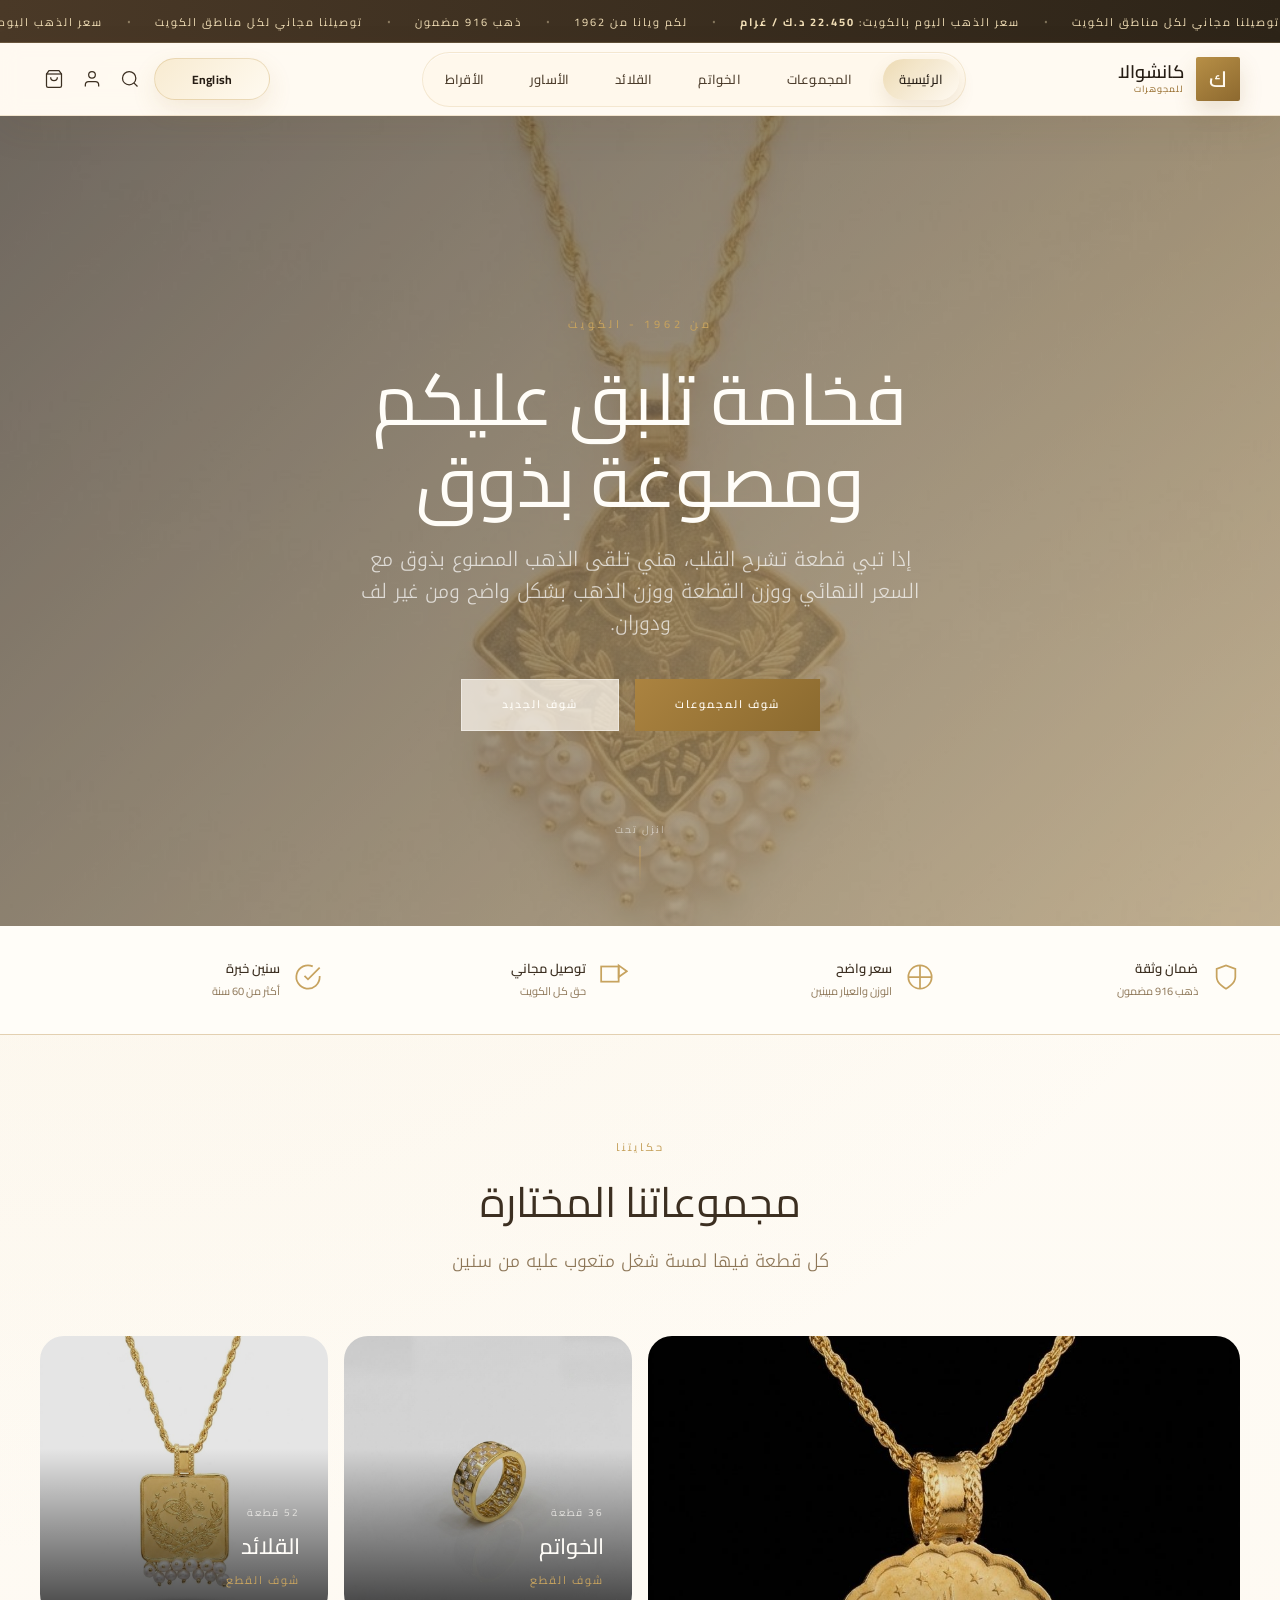
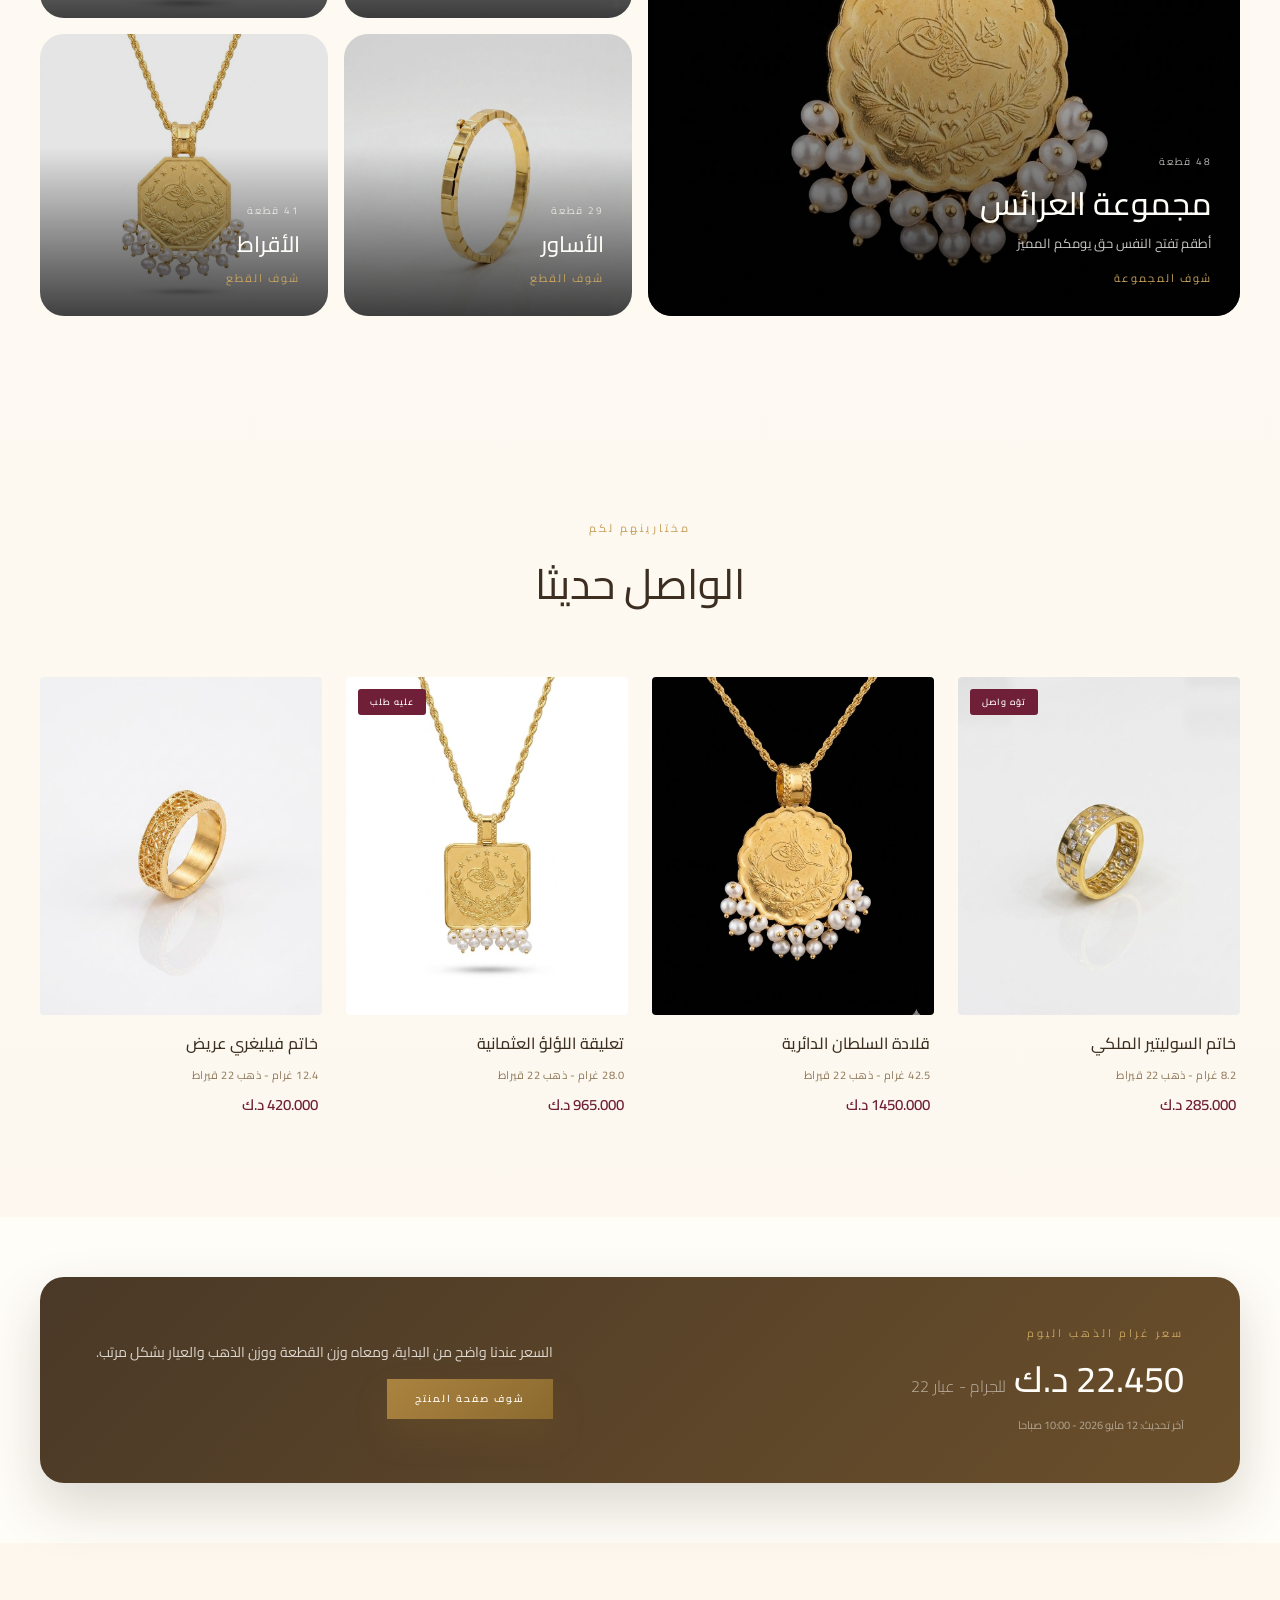
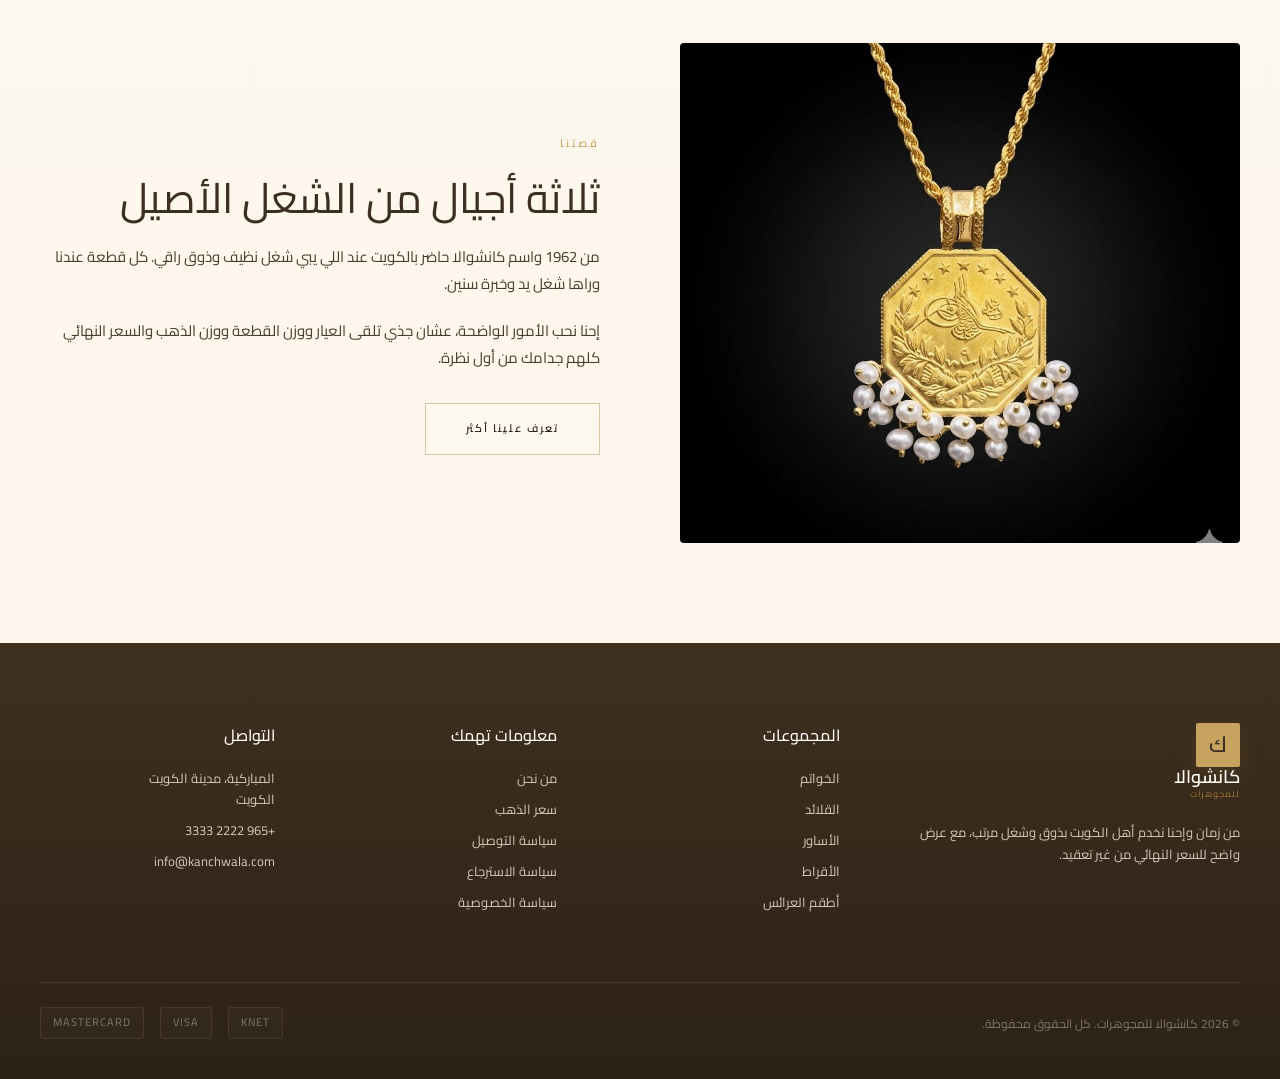
==== commit 0a82e63b: "Refine mobile product gallery and update README" ====
--- a/index.html
+++ b/index.html
@@ -70,6 +70,13 @@
     <div class="mobile-menu__overlay" onclick="toggleMobileMenu()"></div>
     <div class="mobile-menu__panel">
       <button class="mobile-menu__close" data-en-aria="Close" aria-label="إغلاق" onclick="toggleMobileMenu()">&times;</button>
+      <a href="index.html" class="mobile-menu__brand">
+        <div class="logo-mark">ك</div>
+        <div class="logo-text">
+          <span class="logo-name" data-en="Kanchwala">كانشوالا</span>
+          <span class="logo-tagline" data-en="Jewellery">للمجوهرات</span>
+        </div>
+      </a>
       <div class="mobile-menu__utility">
         <button class="lang-switch lang-switch--mobile" data-lang-toggle type="button" onclick="toggleLanguage()" aria-label="Switch to English">English</button>
       </div>
@@ -351,16 +358,6 @@
       </div>
       <div class="cart-drawer__items" id="cartItems"></div>
       <div class="cart-drawer__footer" id="cartFooter" style="display:none;">
-        <div class="cart-drawer__totals">
-          <div class="cart-drawer__total-row">
-            <span data-en="Subtotal">المجموع الفرعي</span>
-            <span id="cartSubtotal">0.000 د.ك</span>
-          </div>
-          <div class="cart-drawer__total-row cart-drawer__total-row--grand">
-            <span data-en="Total">الإجمالي</span>
-            <span id="cartTotal">0.000 د.ك</span>
-          </div>
-        </div>
         <div class="civil-id-section" id="civilIdSection">
           <button class="civil-id-section__toggle" onclick="toggleCivilId()">
             <div class="civil-id-section__toggle-left">
@@ -410,6 +407,16 @@
             </div>
           </div>
         </div>
+        <div class="cart-drawer__totals">
+          <div class="cart-drawer__total-row">
+            <span data-en="Subtotal">المجموع الفرعي</span>
+            <span id="cartSubtotal">0.000 د.ك</span>
+          </div>
+          <div class="cart-drawer__total-row cart-drawer__total-row--grand">
+            <span data-en="Total">الإجمالي</span>
+            <span id="cartTotal">0.000 د.ك</span>
+          </div>
+        </div>
         <button class="btn btn--primary btn--full" id="checkoutBtn" onclick="handleCheckout()">كمّل الطلب</button>
         <p class="cart-drawer__secure" data-en="Secure checkout - encrypted connection">
           <svg width="12" height="12" viewBox="0 0 24 24" fill="none" stroke="currentColor" stroke-width="2"><rect x="3" y="11" width="18" height="11" rx="2" ry="2"/><path d="M7 11V7a5 5 0 0 1 10 0v4"/></svg>
--- a/styles.css
+++ b/styles.css
@@ -1473,7 +1473,8 @@
    PRODUCT PAGE
    ======================================== */
 .product-page {
-  padding: 40px 0 80px;
+  padding: 0 0 80px;
+  background: #fff;
 }
 
 .product-layout {
@@ -1490,40 +1491,49 @@
 
 .product-gallery__main {
   width: 100%;
-  padding-bottom: 120%;
-  border-radius: 4px;
+  aspect-ratio: 3 / 4;
+  min-height: 0;
+  padding-bottom: 0;
+  border-radius: 0;
   position: relative;
   margin-bottom: 12px;
   overflow: hidden;
+  background-size: cover;
+  background-repeat: no-repeat;
+  background-position: center;
+  background-color: var(--color-white);
   transition: background 0.5s var(--ease-luxury);
 }
 
 .product-gallery__main--hero {
-  background: url('images/ring-1.jpeg') center/cover;
+  background-color: var(--color-white);
+  background-image: url('images/ring-1.jpeg');
+  background-size: cover;
+  background-position: center;
 }
 
 .product-gallery__jewel-icon {
-  position: absolute;
-  inset: 0;
-  display: flex;
-  align-items: center;
-  justify-content: center;
-  opacity: 0.5;
+  display: none;
 }
 
 .product-gallery__thumbs {
   display: flex;
-  gap: 8px;
+  gap: 10px;
+  margin-top: 0;
+  padding: 0 12px;
 }
 
 .product-gallery__thumb {
-  width: 80px;
-  height: 80px;
-  border-radius: 3px;
+  width: 72px;
+  height: 72px;
+  border-radius: 8px;
   border: 2px solid transparent;
   cursor: pointer;
   transition: border-color 0.3s;
   overflow: hidden;
+  background-size: cover;
+  background-position: center;
+  background-color: var(--color-white);
 }
 
 .product-gallery__thumb img {
@@ -1563,6 +1573,7 @@
   font-size: 11px;
   color: var(--color-text-light);
   margin-bottom: 16px;
+}
 }
 
 .product-info__price-main {
@@ -2176,6 +2187,10 @@
   text-align: left;
 }
 
+body:has(.product-page) {
+  background: #fff;
+}
+
 .announcement-bar {
   background: linear-gradient(90deg, #4a3927 0%, #2d2418 100%);
   color: #f2dfb7;
@@ -2240,19 +2255,19 @@
 }
 
 .header__icon {
-  width: 42px;
-  height: 42px;
+  width: auto;
+  height: auto;
   display: inline-flex;
   align-items: center;
   justify-content: center;
-  border-radius: 999px;
-  background: rgba(255, 248, 236, 0.82);
-  border: 1px solid rgba(199, 163, 95, 0.16);
+  padding: 4px;
+  background: transparent;
+  border: none;
+  border-radius: 0;
 }
 
 .header__icon:hover {
-  color: var(--color-dark);
-  background: rgba(225, 200, 145, 0.26);
+  color: var(--color-gold-dark);
 }
 
 .cart-count {
@@ -2308,6 +2323,15 @@
   margin-bottom: 26px;
 }
 
+.mobile-menu__brand {
+  display: flex;
+  align-items: center;
+  gap: 12px;
+  width: calc(100% - 48px);
+  padding-bottom: 18px;
+  border-bottom: 1px solid rgba(199, 163, 95, 0.2);
+}
+
 .mobile-menu__close {
   color: var(--color-dark);
 }
@@ -2380,43 +2404,52 @@
 .trust-bar,
 .gold-rate-section,
 .section--soft {
-  background: linear-gradient(180deg, rgba(252, 245, 234, 0.92), rgba(255, 252, 245, 0.96));
+  background: var(--color-white);
 }
 
 .collection-card,
 .product-card--soft,
 .gold-rate-card,
 .pricing-breakdown,
-.product-description,
 .cart-drawer__panel,
 .civil-id-section,
-.collection-toolbar,
+.collection-toolbar {
+  border-radius: 24px;
+}
+
+.product-description,
 .breadcrumb-shell {
-  border-radius: 24px;
+  border-radius: 0;
 }
 
 .product-card--soft {
-  padding: 14px;
-  background: rgba(255, 250, 242, 0.88);
-  border: 1px solid rgba(199, 163, 95, 0.16);
-  box-shadow: 0 20px 42px rgba(78, 60, 32, 0.08);
+  padding: 0;
+  background: transparent;
+  border: none;
+  box-shadow: none;
+  border-radius: 0;
 }
 
 .product-card__image {
-  border-radius: 18px;
+  border-radius: 4px;
+  margin-bottom: 16px;
 }
 
 .product-card__badge {
-  background: linear-gradient(135deg, #a77b33 0%, #7f5c25 100%);
-  padding: 7px 13px;
-  border-radius: 999px;
-  letter-spacing: 0.3px;
-  text-transform: none;
-}
-
-.product-card__price,
-.product-info__price-main {
-  color: #936c2f;
+  background: #6f2038;
+  color: var(--color-white);
+  padding: 6px 12px;
+  border-radius: 3px;
+  letter-spacing: 1px;
+  text-transform: uppercase;
+}
+
+.product-card__info h3 {
+  font-family: var(--font-heading);
+  font-size: 16px;
+  font-weight: 500;
+  color: var(--color-charcoal);
+  margin-bottom: 6px;
 }
 
 .product-card__info,
@@ -2430,6 +2463,28 @@
   text-align: start;
 }
 
+.product-card__meta {
+  margin-bottom: 8px;
+}
+
+.product-card__weight {
+  display: inline-block;
+  font-size: 11px;
+  font-weight: 400;
+  color: var(--color-text-light);
+  letter-spacing: 0.5px;
+}
+
+.product-card__price {
+  font-size: 15px;
+  font-weight: 600;
+  color: #6f2038;
+}
+
+.product-info__price-main {
+  color: #936c2f;
+}
+
 .page-header,
 .page-header--soft {
   background:
@@ -2452,13 +2507,13 @@
 }
 
 .breadcrumb-shell {
-  background: rgba(255, 248, 236, 0.84);
-  border-bottom: 1px solid rgba(199, 163, 95, 0.16);
-  margin-bottom: 8px;
+  background: var(--color-white);
+  border-bottom: none;
+  margin-bottom: 0;
 }
 
 .breadcrumb-shell .breadcrumb {
-  padding: 16px 0;
+  padding: 12px 0;
   color: var(--color-text-light);
 }
 
@@ -2486,18 +2541,22 @@
 
 .product-gallery__main,
 .product-gallery__thumb {
-  border-radius: 20px;
+  border-radius: 8px;
 }
 
 .product-gallery__main {
-  box-shadow: 0 24px 54px rgba(78, 60, 32, 0.1);
+  width: 100%;
+  border-radius: 0;
+  box-shadow: none;
+  background-size: cover;
+  background-position: center;
 }
 
 .pricing-breakdown,
 .product-description {
-  background: rgba(255, 250, 242, 0.9);
-  border: 1px solid rgba(199, 163, 95, 0.18);
-  box-shadow: 0 16px 36px rgba(78, 60, 32, 0.07);
+  background: none;
+  border: none;
+  box-shadow: none;
 }
 
 .pricing-breakdown__toggle {
@@ -2513,7 +2572,12 @@
 }
 
 .product-description {
-  padding: 28px;
+  padding: 28px 20px;
+}
+
+.product-page .carousel-track .product-card__image {
+  padding-bottom: 138%;
+  border-radius: 4px;
 }
 
 .size-btn {
@@ -2642,8 +2706,53 @@
 }
 
 @media (max-width: 768px) {
+  .product-page .container {
+    padding-left: 0;
+    padding-right: 0;
+  }
+
+  .product-page {
+    padding-top: 0;
+  }
+
+  .header__container {
+    gap: 8px;
+    justify-content: space-between;
+  }
+
+  .header__logo {
+    flex: 1;
+    min-width: 0;
+    justify-content: center;
+  }
+
+  .header__logo .logo-text {
+    align-items: flex-start;
+  }
+
+  .header__actions > .lang-switch {
+    display: none;
+  }
+
   .header__actions {
-    gap: 8px;
+    flex-shrink: 0;
+    min-width: auto;
+    justify-content: flex-end;
+    gap: 6px;
+  }
+
+  .header__icon {
+    padding: 4px;
+  }
+
+  .header__icon svg {
+    width: 18px;
+    height: 18px;
+  }
+
+  .header__cart-btn {
+    width: 38px;
+    height: 38px;
   }
 
   .lang-switch {
@@ -2664,18 +2773,154 @@
   }
 
   .product-card--soft {
-    padding: 10px;
+    padding: 0;
   }
 
   .product-description {
     padding: 22px 18px;
   }
+
+  .product-gallery {
+    width: 100%;
+    position: static;
+  }
+
+  .product-gallery__main {
+    aspect-ratio: 3 / 4;
+    background-size: cover;
+    background-position: center;
+    box-shadow: none;
+  }
+
+  .product-gallery__thumbs {
+    justify-content: center;
+    gap: 10px;
+    padding: 0 16px;
+    margin-top: 0;
+  }
+
+  .product-gallery__thumb {
+    width: 64px;
+    height: 64px;
+    border-radius: 8px;
+    background-color: var(--color-white);
+    background-size: cover;
+    background-position: center;
+  }
+
+  .product-info {
+    margin-top: 0;
+    padding: 24px 20px 0;
+    background: var(--color-white);
+    border-radius: 0;
+    box-shadow: none;
+  }
+
+  .product-info__brand,
+  .product-info__title,
+  .product-info__sku,
+  .product-info__price-main {
+    text-align: start;
+  }
+
+  .product-info__brand {
+    margin-bottom: 10px;
+  }
+
+  .product-info__title {
+    font-size: 34px;
+    line-height: 1.15;
+  }
+
+  .product-info__sku {
+    line-height: 1.7;
+  }
+
+  .product-info__price-main {
+    margin-bottom: 24px;
+  }
+
+  .pricing-breakdown,
+  .product-description {
+    border-radius: 0;
+  }
+
+  .product-actions {
+    align-items: stretch;
+  }
+
+  .mobile-menu__panel {
+    width: min(86vw, 340px);
+    padding: 26px 22px 32px;
+  }
+
+  .mobile-menu__brand {
+    width: 100%;
+    margin-top: 6px;
+  }
+
+  .mobile-menu__utility {
+    margin-top: 18px;
+    margin-bottom: 20px;
+  }
+
+  .mobile-menu__nav {
+    margin-top: 0;
+    gap: 14px;
+  }
+
+  .mobile-menu__nav a {
+    font-size: 17px;
+  }
 }
 
 @media (max-width: 480px) {
+  .product-page .container {
+    padding-left: 0;
+    padding-right: 0;
+  }
+
+  .product-page {
+    padding-top: 0;
+  }
+
+  .header {
+    overflow-x: clip;
+  }
+
+  .header__container {
+    padding-inline: 12px;
+  }
+
+  .header__logo {
+    gap: 8px;
+  }
+
+  .header__logo .logo-name {
+    font-size: 13px;
+    letter-spacing: 0;
+  }
+
+  .header__logo .logo-tagline {
+    font-size: 8px;
+    letter-spacing: 0.6px;
+  }
+
+  .header__menu-toggle {
+    padding: 6px;
+  }
+
   .header__icon {
-    width: 38px;
-    height: 38px;
+    padding: 3px;
+  }
+
+  .header__icon svg {
+    width: 16px;
+    height: 16px;
+  }
+
+  .header__actions {
+    gap: 4px;
   }
 
   .lang-switch {
@@ -2683,6 +2928,50 @@
   }
 
   .mobile-menu__panel {
-    width: min(88vw, 320px);
-  }
-}
+    width: min(86vw, 300px);
+  }
+
+  .mobile-menu__brand {
+    gap: 10px;
+  }
+
+  .product-card__info h3 {
+    font-size: 13px;
+  }
+
+  .product-card__weight {
+    font-size: 11px;
+  }
+
+  .product-card__price {
+    font-size: 13px;
+  }
+
+  .product-gallery__main {
+    aspect-ratio: 3 / 4;
+  }
+
+  .product-gallery__thumbs {
+    gap: 8px;
+    padding: 0 12px;
+  }
+
+  .product-gallery__thumb {
+    width: 56px;
+    height: 56px;
+  }
+
+  .product-info {
+    margin-top: 0;
+    padding: 22px 16px 0;
+    border-radius: 0;
+  }
+
+  .product-info__title {
+    font-size: 28px;
+  }
+
+  .product-info__price-main {
+    font-size: 28px;
+  }
+}
